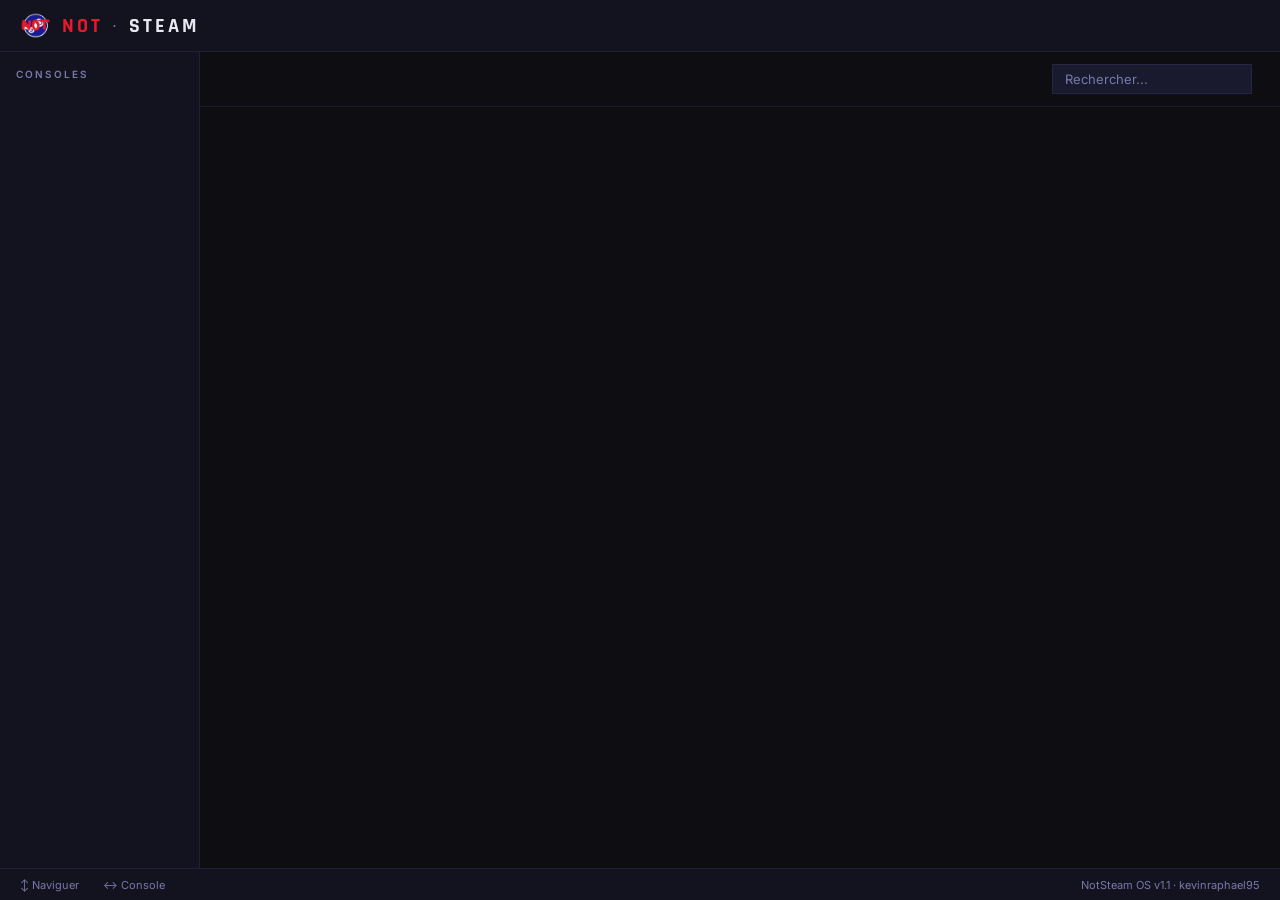
==== index.html @ 811e3ed5 "Update index.html" ====
<!DOCTYPE html>
<html lang="fr">
<head>
  <meta charset="UTF-8">
  <meta name="viewport" content="width=device-width, initial-scale=1.0">
  <title>NotSteam OS</title>
  <link rel="stylesheet" href="style.css">
</head>
<body>

  <div id="header">
    <div id="logo">
      <img src="notsteam.png" alt="NotSteam">
      <span class="not">NOT</span>
      <span class="dot">•</span>
      <span class="steam">STEAM</span>
    </div>
  </div>

  <div id="layout">

    <div id="sidebar">
      <div id="sidebar-label">Consoles</div>
      <div id="console-list"></div>
    </div>

    <div id="main">

      <div id="hero">
        <div id="hero-console"></div>
        <div id="hero-title"></div>
        <div id="hero-meta"></div>
        <button id="btn-launch">▶ Lancer</button>
      </div>

      <div id="games-area">
        <div id="games-toolbar">
          <div>
            <span id="games-console-label"></span>
            <span id="games-count"></span>
          </div>
          <input id="search" type="text" placeholder="Rechercher...">
        </div>
        <div id="games-list"></div>
      </div>

      <div id="display"></div>

    </div>
  </div>

  <div id="statusbar">
    <span>↕ Naviguer</span>
    <span>↔ Console</span>
    <span id="status-launch" style="display:none">↵ Lancer</span>
    <span style="margin-left:auto" id="status-version">NotSteam OS v1.1 · kevinraphael95</span>
  </div>

  <script type="module" src="./app.js"></script>

</body>
</html>
---- style.css ----
@import url('https://fonts.googleapis.com/css2?family=Rajdhani:wght@500;700&family=Inter:wght@300;400;600&display=swap');

:root {
  --blue: #1a1fd4;
  --blue-dark: #0f1399;
  --blue-mid: #1e2a6e;
  --red: #e8192c;
  --red-dark: #b01020;
  --bg: #0d0d12;
  --bg2: #13131f;
  --bg3: #1a1a2e;
  --sidebar-w: 200px;
  --text: #e8e8f0;
  --text-muted: #7878aa;
  --border: rgba(100,100,200,0.15);
}

* { box-sizing: border-box; margin: 0; padding: 0; }

body {
  background: var(--bg);
  color: var(--text);
  font-family: 'Inter', sans-serif;
  height: 100vh;
  overflow: hidden;
  display: flex;
  flex-direction: column;
}

/* HEADER */
#header {
  height: 52px;
  background: var(--bg2);
  border-bottom: 1px solid var(--border);
  display: flex;
  align-items: center;
  padding: 0 20px;
  gap: 16px;
  flex-shrink: 0;
}

#logo {
  display: flex;
  align-items: center;
  gap: 10px;
  font-family: 'Rajdhani', sans-serif;
  font-size: 20px;
  font-weight: 700;
  letter-spacing: 3px;
  text-transform: uppercase;
}

#logo img {
  width: 32px;
  height: 32px;
  object-fit: contain;
}

#logo .not { color: var(--red); }
#logo .dot { color: var(--text-muted); font-size: 10px; }
#logo .steam { color: var(--text); }

/* LAYOUT */
#layout {
  display: flex;
  flex: 1;
  overflow: hidden;
}

/* SIDEBAR */
#sidebar {
  width: var(--sidebar-w);
  background: var(--bg2);
  border-right: 1px solid var(--border);
  display: flex;
  flex-direction: column;
  overflow-y: auto;
  flex-shrink: 0;
}

#sidebar-label {
  font-size: 10px;
  font-weight: 600;
  letter-spacing: 2px;
  color: var(--text-muted);
  text-transform: uppercase;
  padding: 16px 16px 8px;
}

.console-item {
  display: flex;
  align-items: center;
  gap: 10px;
  padding: 10px 16px;
  cursor: pointer;
  border-left: 3px solid transparent;
  transition: background 0.15s, border-color 0.15s;
}

.console-item:hover { background: var(--bg3); }

.console-item.active {
  background: var(--bg3);
  border-left-color: var(--red);
}

.console-icon {
  width: 28px;
  height: 28px;
  border-radius: 50%;
  background: var(--blue-mid);
  display: flex;
  align-items: center;
  justify-content: center;
  font-size: 14px;
  flex-shrink: 0;
}

.console-item.active .console-icon {
  background: var(--red-dark);
}

.console-info { min-width: 0; }
.console-name {
  font-size: 13px;
  font-weight: 600;
  white-space: nowrap;
  overflow: hidden;
  text-overflow: ellipsis;
}
.console-count {
  font-size: 11px;
  color: var(--text-muted);
}

/* MAIN */
#main {
  flex: 1;
  display: flex;
  flex-direction: column;
  overflow: hidden;
}

/* GAME DETAIL / HERO */
#hero {
  background: linear-gradient(180deg, var(--blue-mid) 0%, var(--bg2) 100%);
  border-bottom: 1px solid var(--border);
  padding: 20px 28px;
  flex-shrink: 0;
  min-height: 120px;
  display: none;
}

#hero.visible { display: block; }

#hero-console {
  font-size: 11px;
  font-weight: 600;
  letter-spacing: 2px;
  color: var(--red);
  text-transform: uppercase;
  margin-bottom: 4px;
}

#hero-title {
  font-family: 'Rajdhani', sans-serif;
  font-size: 36px;
  font-weight: 700;
  line-height: 1;
  margin-bottom: 8px;
}

#hero-meta {
  font-size: 12px;
  color: var(--text-muted);
  margin-bottom: 14px;
}

#btn-launch {
  background: var(--red);
  color: white;
  border: none;
  padding: 8px 20px;
  font-family: 'Rajdhani', sans-serif;
  font-size: 14px;
  font-weight: 700;
  letter-spacing: 1px;
  text-transform: uppercase;
  cursor: pointer;
  transition: background 0.15s;
}

#btn-launch:hover { background: var(--red-dark); }

/* GAMES LIST */
#games-area {
  flex: 1;
  display: flex;
  flex-direction: column;
  overflow: hidden;
}

#games-toolbar {
  display: flex;
  align-items: center;
  justify-content: space-between;
  padding: 12px 28px;
  border-bottom: 1px solid var(--border);
  flex-shrink: 0;
}

#games-console-label {
  font-family: 'Rajdhani', sans-serif;
  font-size: 16px;
  font-weight: 700;
  letter-spacing: 2px;
  text-transform: uppercase;
}

#games-count {
  font-size: 12px;
  color: var(--text-muted);
}

#search {
  background: var(--bg3);
  border: 1px solid var(--border);
  color: var(--text);
  padding: 6px 12px;
  font-size: 13px;
  font-family: 'Inter', sans-serif;
  width: 200px;
  outline: none;
  transition: border-color 0.15s;
}

#search:focus { border-color: var(--blue); }
#search::placeholder { color: var(--text-muted); }

#games-list {
  flex: 1;
  overflow-y: auto;
}

.game-row {
  display: flex;
  align-items: center;
  padding: 10px 28px;
  border-bottom: 1px solid var(--border);
  cursor: pointer;
  transition: background 0.1s;
  gap: 14px;
}

.game-row:hover { background: var(--bg3); }
.game-row.selected { background: rgba(26,31,212,0.2); border-left: 3px solid var(--blue); }

.game-row-icon {
  width: 32px;
  height: 32px;
  background: var(--red-dark);
  border-radius: 4px;
  display: flex;
  align-items: center;
  justify-content: center;
  flex-shrink: 0;
  font-size: 14px;
}

.game-row-info { flex: 1; min-width: 0; }
.game-row-title {
  font-size: 14px;
  font-weight: 600;
  white-space: nowrap;
  overflow: hidden;
  text-overflow: ellipsis;
}
.game-row-sub {
  font-size: 11px;
  color: var(--text-muted);
}

.game-row-size {
  font-size: 11px;
  color: var(--text-muted);
  flex-shrink: 0;
}

/* EMULATOR */
#display {
  display: none;
  width: 100%;
  height: 100%;
}

/* STATUSBAR */
#statusbar {
  height: 32px;
  background: var(--bg2);
  border-top: 1px solid var(--border);
  display: flex;
  align-items: center;
  padding: 0 20px;
  gap: 24px;
  flex-shrink: 0;
  font-size: 11px;
  color: var(--text-muted);
}

#statusbar span { display: flex; align-items: center; gap: 6px; }

/* LOADING */
#loading {
  display: flex;
  align-items: center;
  justify-content: center;
  height: 100px;
  color: var(--text-muted);
  font-size: 13px;
  gap: 8px;
}

.spinner {
  width: 16px; height: 16px;
  border: 2px solid var(--border);
  border-top-color: var(--blue);
  border-radius: 50%;
  animation: spin 0.8s linear infinite;
}

@keyframes spin { to { transform: rotate(360deg); } }

/* SCROLLBAR */
::-webkit-scrollbar { width: 6px; }
::-webkit-scrollbar-track { background: var(--bg); }
::-webkit-scrollbar-thumb { background: var(--blue-mid); border-radius: 3px; }
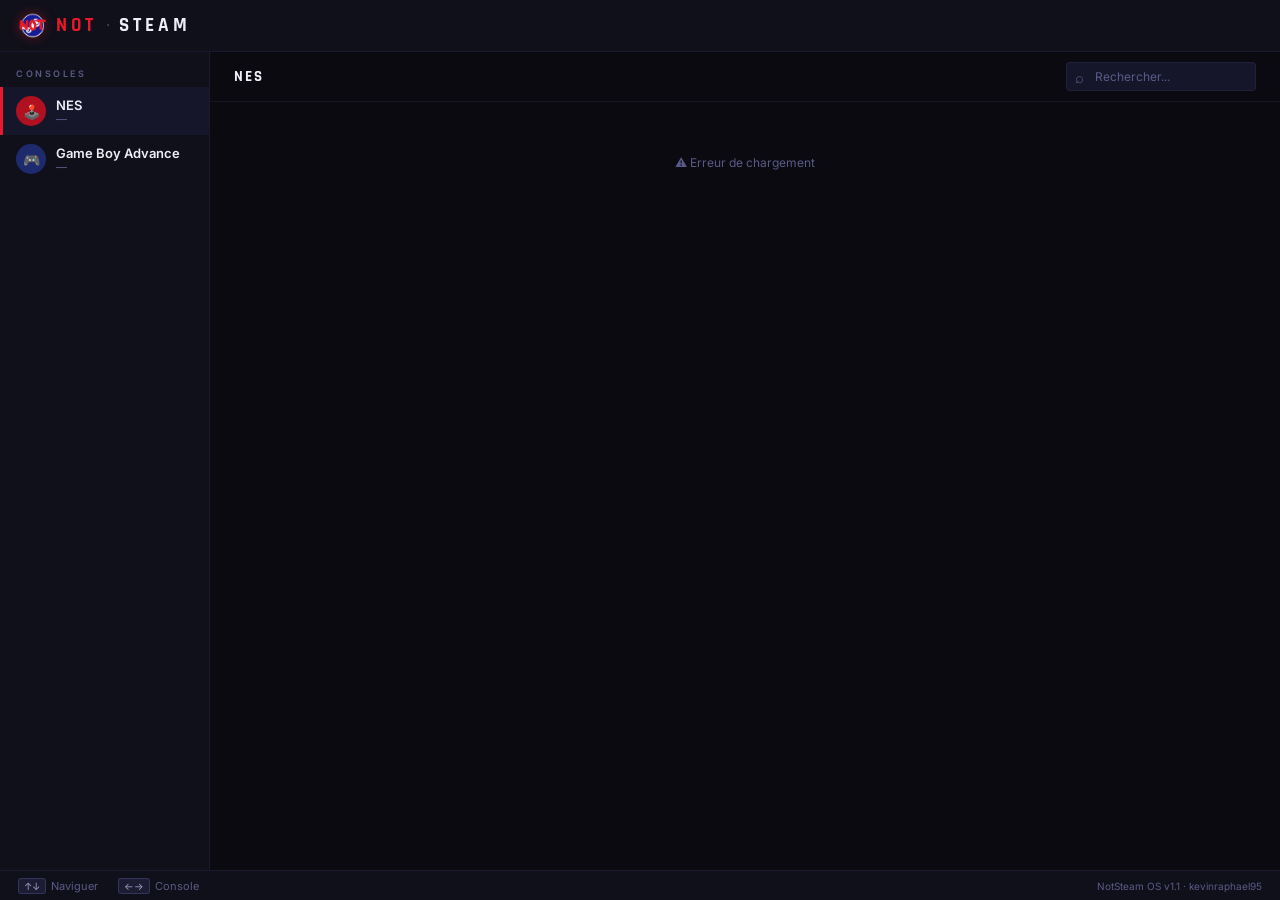
==== commit 33c947e8: "Add files via upload" ====
--- a/index.html
+++ b/index.html
@@ -12,7 +12,7 @@
     <div id="logo">
       <img src="notsteam.png" alt="NotSteam">
       <span class="not">NOT</span>
-      <span class="dot">•</span>
+      <span class="sep">•</span>
       <span class="steam">STEAM</span>
     </div>
   </div>
@@ -35,11 +35,13 @@
 
       <div id="games-area">
         <div id="games-toolbar">
-          <div>
+          <div id="toolbar-left">
             <span id="games-console-label"></span>
             <span id="games-count"></span>
           </div>
-          <input id="search" type="text" placeholder="Rechercher...">
+          <div id="search-wrap">
+            <input id="search" type="text" placeholder="Rechercher...">
+          </div>
         </div>
         <div id="games-list"></div>
       </div>
@@ -50,10 +52,10 @@
   </div>
 
   <div id="statusbar">
-    <span>↕ Naviguer</span>
-    <span>↔ Console</span>
-    <span id="status-launch" style="display:none">↵ Lancer</span>
-    <span style="margin-left:auto" id="status-version">NotSteam OS v1.1 · kevinraphael95</span>
+    <span class="status-item"><kbd>↑↓</kbd> Naviguer</span>
+    <span class="status-item"><kbd>←→</kbd> Console</span>
+    <span class="status-item" id="status-launch" style="display:none"><kbd>↵</kbd> Lancer</span>
+    <span id="status-version">NotSteam OS v1.1 · kevinraphael95</span>
   </div>
 
   <script type="module" src="./app.js"></script>
--- a/style.css
+++ b/style.css
@@ -1,73 +1,93 @@
-@import url('https://fonts.googleapis.com/css2?family=Rajdhani:wght@500;700&family=Inter:wght@300;400;600&display=swap');
-
+@import url('https://fonts.googleapis.com/css2?family=Rajdhani:wght@500;600;700&family=Inter:wght@300;400;500;600&display=swap');
+
+/* ===== TOKENS ===== */
 :root {
-  --blue: #1a1fd4;
-  --blue-dark: #0f1399;
-  --blue-mid: #1e2a6e;
-  --red: #e8192c;
-  --red-dark: #b01020;
-  --bg: #0d0d12;
-  --bg2: #13131f;
-  --bg3: #1a1a2e;
-  --sidebar-w: 200px;
-  --text: #e8e8f0;
-  --text-muted: #7878aa;
-  --border: rgba(100,100,200,0.15);
-}
-
-* { box-sizing: border-box; margin: 0; padding: 0; }
-
+  --blue:       #1a1fd4;
+  --blue-dark:  #0f1399;
+  --blue-mid:   #1e2a6e;
+  --blue-dim:   rgba(26,31,212,0.12);
+  --red:        #e8192c;
+  --red-dark:   #b01020;
+  --red-dim:    rgba(232,25,44,0.12);
+  --bg:         #0a0a10;
+  --bg2:        #10101a;
+  --bg3:        #16162a;
+  --bg4:        #1c1c32;
+  --text:       #eeeef8;
+  --text-sub:   #a0a0c8;
+  --text-muted: #5a5a88;
+  --border:     rgba(120,120,220,0.1);
+  --border-hi:  rgba(120,120,220,0.25);
+  --sidebar-w:  210px;
+  --header-h:   52px;
+  --status-h:   30px;
+  --radius:     4px;
+  --transition: 0.15s ease;
+}
+
+/* ===== RESET ===== */
+*, *::before, *::after { box-sizing: border-box; margin: 0; padding: 0; }
+button { font-family: inherit; cursor: pointer; border: none; }
+input  { font-family: inherit; border: none; outline: none; }
+
+/* ===== BODY ===== */
 body {
   background: var(--bg);
   color: var(--text);
   font-family: 'Inter', sans-serif;
+  font-size: 13px;
   height: 100vh;
   overflow: hidden;
   display: flex;
   flex-direction: column;
-}
-
-/* HEADER */
+  -webkit-font-smoothing: antialiased;
+}
+
+/* ===== HEADER ===== */
 #header {
-  height: 52px;
+  height: var(--header-h);
   background: var(--bg2);
   border-bottom: 1px solid var(--border);
   display: flex;
   align-items: center;
-  padding: 0 20px;
-  gap: 16px;
-  flex-shrink: 0;
+  padding: 0 18px;
+  flex-shrink: 0;
+  gap: 12px;
+  position: relative;
+  z-index: 10;
 }
 
 #logo {
   display: flex;
   align-items: center;
-  gap: 10px;
+  gap: 8px;
   font-family: 'Rajdhani', sans-serif;
-  font-size: 20px;
+  font-size: 19px;
   font-weight: 700;
-  letter-spacing: 3px;
-  text-transform: uppercase;
+  letter-spacing: 4px;
+  text-transform: uppercase;
+  user-select: none;
 }
 
 #logo img {
-  width: 32px;
-  height: 32px;
+  width: 30px;
+  height: 30px;
   object-fit: contain;
-}
-
-#logo .not { color: var(--red); }
-#logo .dot { color: var(--text-muted); font-size: 10px; }
+  filter: drop-shadow(0 0 6px rgba(232,25,44,0.4));
+}
+
+#logo .not   { color: var(--red); }
+#logo .sep   { color: var(--text-muted); font-size: 8px; letter-spacing: 0; margin: 0 2px; }
 #logo .steam { color: var(--text); }
 
-/* LAYOUT */
+/* ===== LAYOUT ===== */
 #layout {
   display: flex;
   flex: 1;
   overflow: hidden;
 }
 
-/* SIDEBAR */
+/* ===== SIDEBAR ===== */
 #sidebar {
   width: var(--sidebar-w);
   background: var(--bg2);
@@ -79,9 +99,9 @@
 }
 
 #sidebar-label {
-  font-size: 10px;
+  font-size: 9px;
   font-weight: 600;
-  letter-spacing: 2px;
+  letter-spacing: 2.5px;
   color: var(--text-muted);
   text-transform: uppercase;
   padding: 16px 16px 8px;
@@ -91,22 +111,18 @@
   display: flex;
   align-items: center;
   gap: 10px;
-  padding: 10px 16px;
+  padding: 9px 14px 9px 13px;
   cursor: pointer;
   border-left: 3px solid transparent;
-  transition: background 0.15s, border-color 0.15s;
-}
-
-.console-item:hover { background: var(--bg3); }
-
-.console-item.active {
-  background: var(--bg3);
-  border-left-color: var(--red);
-}
+  transition: background var(--transition), border-color var(--transition);
+  user-select: none;
+}
+
+.console-item:hover  { background: var(--bg3); }
+.console-item.active { background: var(--bg3); border-left-color: var(--red); }
 
 .console-icon {
-  width: 28px;
-  height: 28px;
+  width: 30px; height: 30px;
   border-radius: 50%;
   background: var(--blue-mid);
   display: flex;
@@ -114,85 +130,111 @@
   justify-content: center;
   font-size: 14px;
   flex-shrink: 0;
-}
-
-.console-item.active .console-icon {
-  background: var(--red-dark);
-}
-
-.console-info { min-width: 0; }
+  transition: background var(--transition);
+}
+
+.console-item.active .console-icon { background: var(--red-dark); }
+
 .console-name {
   font-size: 13px;
   font-weight: 600;
   white-space: nowrap;
   overflow: hidden;
   text-overflow: ellipsis;
-}
+  line-height: 1.3;
+}
+
 .console-count {
   font-size: 11px;
   color: var(--text-muted);
-}
-
-/* MAIN */
+  line-height: 1;
+}
+
+/* ===== MAIN ===== */
 #main {
   flex: 1;
   display: flex;
   flex-direction: column;
   overflow: hidden;
-}
-
-/* GAME DETAIL / HERO */
+  position: relative;
+}
+
+/* ===== HERO ===== */
 #hero {
-  background: linear-gradient(180deg, var(--blue-mid) 0%, var(--bg2) 100%);
+  background: linear-gradient(160deg, var(--blue-mid) 0%, var(--bg2) 70%);
   border-bottom: 1px solid var(--border);
-  padding: 20px 28px;
-  flex-shrink: 0;
-  min-height: 120px;
+  padding: 22px 28px 18px;
+  flex-shrink: 0;
   display: none;
+  position: relative;
+  overflow: hidden;
+}
+
+#hero::before {
+  content: '';
+  position: absolute;
+  inset: 0;
+  background: radial-gradient(ellipse at 80% 50%, rgba(232,25,44,0.07) 0%, transparent 60%);
+  pointer-events: none;
 }
 
 #hero.visible { display: block; }
 
 #hero-console {
-  font-size: 11px;
+  font-size: 10px;
   font-weight: 600;
-  letter-spacing: 2px;
+  letter-spacing: 2.5px;
   color: var(--red);
   text-transform: uppercase;
-  margin-bottom: 4px;
+  margin-bottom: 5px;
 }
 
 #hero-title {
   font-family: 'Rajdhani', sans-serif;
-  font-size: 36px;
+  font-size: 34px;
   font-weight: 700;
   line-height: 1;
   margin-bottom: 8px;
+  letter-spacing: 0.5px;
 }
 
 #hero-meta {
-  font-size: 12px;
-  color: var(--text-muted);
-  margin-bottom: 14px;
+  font-size: 11px;
+  color: var(--text-sub);
+  margin-bottom: 16px;
+  display: flex;
+  gap: 12px;
+}
+
+#hero-meta span {
+  display: flex;
+  align-items: center;
+  gap: 4px;
 }
 
 #btn-launch {
   background: var(--red);
-  color: white;
-  border: none;
-  padding: 8px 20px;
+  color: #fff;
+  padding: 8px 22px;
   font-family: 'Rajdhani', sans-serif;
   font-size: 14px;
   font-weight: 700;
-  letter-spacing: 1px;
-  text-transform: uppercase;
-  cursor: pointer;
-  transition: background 0.15s;
-}
-
-#btn-launch:hover { background: var(--red-dark); }
-
-/* GAMES LIST */
+  letter-spacing: 1.5px;
+  text-transform: uppercase;
+  border-radius: var(--radius);
+  transition: background var(--transition), transform var(--transition), box-shadow var(--transition);
+  box-shadow: 0 2px 12px rgba(232,25,44,0.3);
+}
+
+#btn-launch:hover {
+  background: var(--red-dark);
+  transform: translateY(-1px);
+  box-shadow: 0 4px 18px rgba(232,25,44,0.4);
+}
+
+#btn-launch:active { transform: translateY(0); }
+
+/* ===== GAMES AREA ===== */
 #games-area {
   flex: 1;
   display: flex;
@@ -204,39 +246,68 @@
   display: flex;
   align-items: center;
   justify-content: space-between;
-  padding: 12px 28px;
+  padding: 10px 24px;
   border-bottom: 1px solid var(--border);
   flex-shrink: 0;
+  gap: 12px;
+}
+
+#toolbar-left {
+  display: flex;
+  align-items: baseline;
+  gap: 8px;
+  min-width: 0;
 }
 
 #games-console-label {
   font-family: 'Rajdhani', sans-serif;
-  font-size: 16px;
+  font-size: 15px;
   font-weight: 700;
   letter-spacing: 2px;
   text-transform: uppercase;
+  color: var(--text);
 }
 
 #games-count {
-  font-size: 12px;
-  color: var(--text-muted);
+  font-size: 11px;
+  color: var(--text-muted);
+}
+
+#search-wrap {
+  position: relative;
+  flex-shrink: 0;
+}
+
+#search-wrap::before {
+  content: '⌕';
+  position: absolute;
+  left: 9px;
+  top: 50%;
+  transform: translateY(-50%);
+  color: var(--text-muted);
+  font-size: 15px;
+  pointer-events: none;
 }
 
 #search {
   background: var(--bg3);
   border: 1px solid var(--border);
   color: var(--text);
-  padding: 6px 12px;
-  font-size: 13px;
-  font-family: 'Inter', sans-serif;
-  width: 200px;
-  outline: none;
-  transition: border-color 0.15s;
-}
-
-#search:focus { border-color: var(--blue); }
+  padding: 6px 10px 6px 28px;
+  font-size: 12px;
+  width: 190px;
+  border-radius: var(--radius);
+  transition: border-color var(--transition), background var(--transition);
+}
+
+#search:focus {
+  border-color: var(--blue);
+  background: var(--bg4);
+}
+
 #search::placeholder { color: var(--text-muted); }
 
+/* ===== GAMES LIST ===== */
 #games-list {
   flex: 1;
   overflow-y: auto;
@@ -245,92 +316,160 @@
 .game-row {
   display: flex;
   align-items: center;
-  padding: 10px 28px;
+  padding: 9px 24px;
   border-bottom: 1px solid var(--border);
   cursor: pointer;
-  transition: background 0.1s;
-  gap: 14px;
-}
-
-.game-row:hover { background: var(--bg3); }
-.game-row.selected { background: rgba(26,31,212,0.2); border-left: 3px solid var(--blue); }
+  transition: background var(--transition);
+  gap: 12px;
+  border-left: 3px solid transparent;
+}
+
+.game-row:hover   { background: var(--bg3); }
+.game-row.selected {
+  background: var(--blue-dim);
+  border-left-color: var(--blue);
+}
 
 .game-row-icon {
-  width: 32px;
-  height: 32px;
-  background: var(--red-dark);
-  border-radius: 4px;
+  width: 30px; height: 30px;
+  background: var(--bg4);
+  border: 1px solid var(--border);
+  border-radius: var(--radius);
   display: flex;
   align-items: center;
   justify-content: center;
   flex-shrink: 0;
-  font-size: 14px;
+  font-size: 13px;
+  color: var(--red);
+  transition: background var(--transition), border-color var(--transition);
+}
+
+.game-row:hover .game-row-icon,
+.game-row.selected .game-row-icon {
+  background: var(--red-dim);
+  border-color: var(--red-dark);
 }
 
 .game-row-info { flex: 1; min-width: 0; }
+
 .game-row-title {
-  font-size: 14px;
-  font-weight: 600;
+  font-size: 13px;
+  font-weight: 500;
   white-space: nowrap;
   overflow: hidden;
   text-overflow: ellipsis;
-}
+  color: var(--text);
+  line-height: 1.4;
+}
+
 .game-row-sub {
-  font-size: 11px;
-  color: var(--text-muted);
+  font-size: 10px;
+  color: var(--text-muted);
+  line-height: 1.3;
 }
 
 .game-row-size {
   font-size: 11px;
   color: var(--text-muted);
   flex-shrink: 0;
-}
-
-/* EMULATOR */
+  font-variant-numeric: tabular-nums;
+}
+
+/* ===== EMULATOR ===== */
 #display {
   display: none;
-  width: 100%;
-  height: 100%;
-}
-
-/* STATUSBAR */
+  position: fixed;
+  inset: 0;
+  background: #000;
+  z-index: 500;
+}
+
+#btn-quit {
+  position: fixed;
+  top: 12px;
+  right: 16px;
+  z-index: 600;
+  background: rgba(10,10,16,0.85);
+  color: var(--text);
+  border: 1px solid var(--border-hi);
+  padding: 6px 14px;
+  font-family: 'Rajdhani', sans-serif;
+  font-size: 13px;
+  font-weight: 700;
+  letter-spacing: 1px;
+  text-transform: uppercase;
+  border-radius: var(--radius);
+  backdrop-filter: blur(8px);
+  transition: background var(--transition), color var(--transition);
+}
+
+#btn-quit:hover {
+  background: var(--red);
+  border-color: var(--red);
+  color: #fff;
+}
+
+/* ===== STATUS BAR ===== */
 #statusbar {
-  height: 32px;
+  height: var(--status-h);
   background: var(--bg2);
   border-top: 1px solid var(--border);
   display: flex;
   align-items: center;
-  padding: 0 20px;
-  gap: 24px;
+  padding: 0 18px;
+  gap: 20px;
   flex-shrink: 0;
   font-size: 11px;
   color: var(--text-muted);
-}
-
-#statusbar span { display: flex; align-items: center; gap: 6px; }
-
-/* LOADING */
-#loading {
-  display: flex;
+  user-select: none;
+}
+
+.status-item {
+  display: flex;
+  align-items: center;
+  gap: 5px;
+}
+
+.status-item kbd {
+  background: var(--bg4);
+  border: 1px solid var(--border-hi);
+  border-radius: 3px;
+  padding: 1px 5px;
+  font-size: 10px;
+  font-family: inherit;
+  color: var(--text-sub);
+}
+
+#status-version {
+  margin-left: auto;
+  color: var(--text-muted);
+  font-size: 10px;
+}
+
+/* ===== EMPTY / LOADING ===== */
+.state-message {
+  display: flex;
+  flex-direction: column;
   align-items: center;
   justify-content: center;
-  height: 100px;
-  color: var(--text-muted);
-  font-size: 13px;
-  gap: 8px;
+  height: 120px;
+  gap: 10px;
+  color: var(--text-muted);
+  font-size: 12px;
 }
 
 .spinner {
-  width: 16px; height: 16px;
+  width: 18px; height: 18px;
   border: 2px solid var(--border);
   border-top-color: var(--blue);
   border-radius: 50%;
-  animation: spin 0.8s linear infinite;
+  animation: spin 0.7s linear infinite;
 }
 
 @keyframes spin { to { transform: rotate(360deg); } }
 
-/* SCROLLBAR */
-::-webkit-scrollbar { width: 6px; }
-::-webkit-scrollbar-track { background: var(--bg); }
-::-webkit-scrollbar-thumb { background: var(--blue-mid); border-radius: 3px; }
+/* ===== SCROLLBAR ===== */
+::-webkit-scrollbar       { width: 5px; }
+::-webkit-scrollbar-track { background: transparent; }
+::-webkit-scrollbar-thumb { background: var(--bg4); border-radius: 3px; }
+::-webkit-scrollbar-thumb:hover { background: var(--blue-mid); }
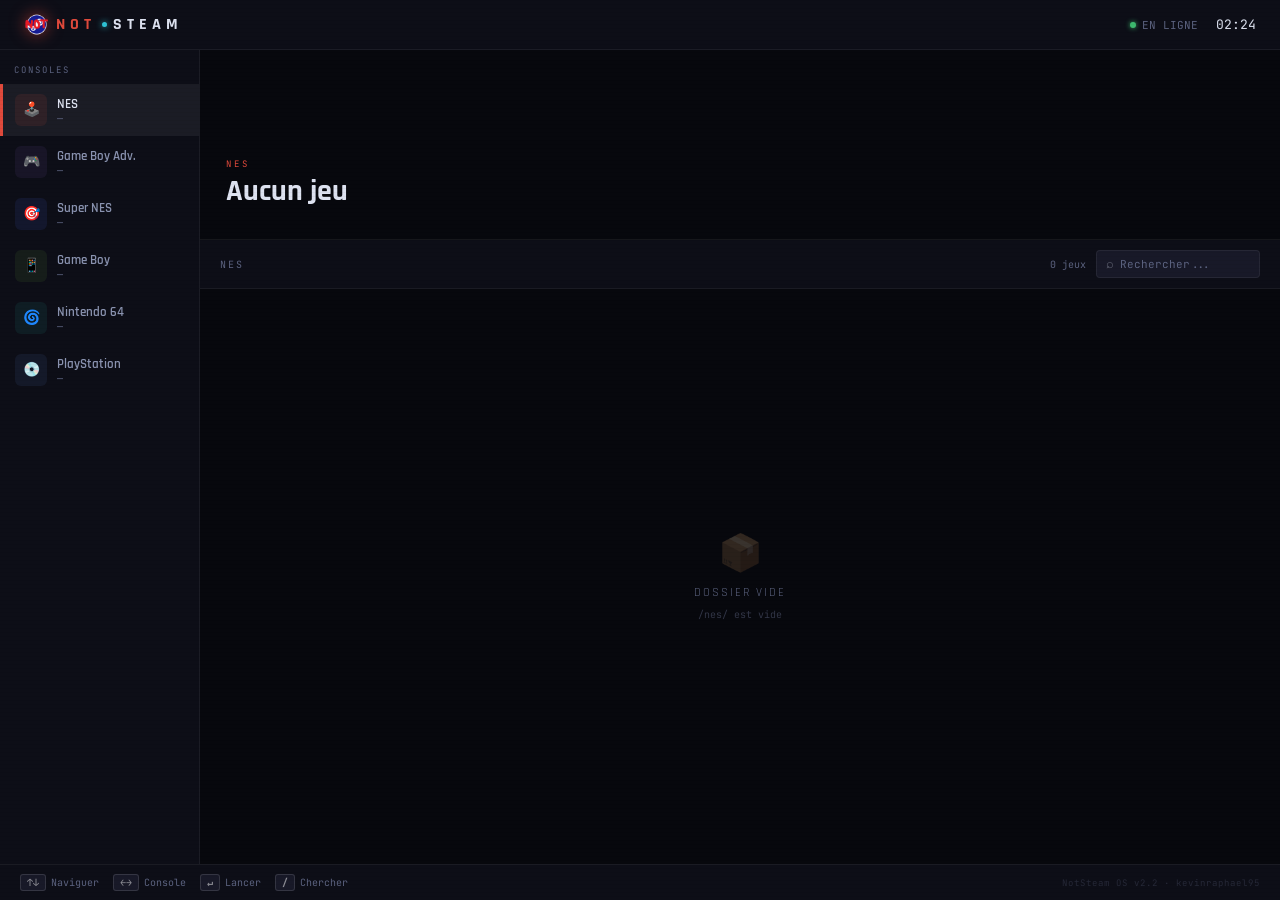
==== commit 50f54510: "Update index.html" ====
--- a/index.html
+++ b/index.html
@@ -1,64 +1,648 @@
 <!DOCTYPE html>
 <html lang="fr">
 <head>
-  <meta charset="UTF-8">
-  <meta name="viewport" content="width=device-width, initial-scale=1.0">
-  <title>NotSteam OS</title>
-  <link rel="stylesheet" href="style.css">
+<meta charset="UTF-8">
+<meta name="viewport" content="width=device-width, initial-scale=1.0">
+<title>NotSteam OS</title>
+<link rel="preconnect" href="https://fonts.googleapis.com">
+<link href="https://fonts.googleapis.com/css2?family=Rajdhani:wght@400;600;700&family=JetBrains+Mono:wght@400;600&display=swap" rel="stylesheet">
+<style>
+*,*::before,*::after{box-sizing:border-box;margin:0;padding:0}
+button,input{font-family:inherit;border:none;cursor:pointer;outline:none}
+
+:root {
+  --bg:      #07080d;
+  --s1:      #0d0e17;
+  --s2:      #12131f;
+  --s3:      #181928;
+  --border:  rgba(255,255,255,0.06);
+  --border2: rgba(255,255,255,0.12);
+  --text:    #dde2f0;
+  --muted:   #5c6380;
+  --accent:  #e0463a;
+  --blue:    #4f8ef7;
+  --cyan:    #2ec4d6;
+  --green:   #3dba6f;
+  --mono:    'JetBrains Mono', monospace;
+  --sans:    'Rajdhani', sans-serif;
+  --r:       4px;
+  --ease:    cubic-bezier(0.25,0.46,0.45,0.94);
+}
+
+html,body{height:100%;overflow:hidden}
+body {
+  background: var(--bg);
+  color: var(--text);
+  font-family: var(--sans);
+  display: flex;
+  flex-direction: column;
+  height: 100vh;
+  user-select: none;
+}
+
+/* scanlines subtiles */
+body::before {
+  content:'';position:fixed;inset:0;pointer-events:none;z-index:9999;
+  background: repeating-linear-gradient(0deg,transparent,transparent 3px,rgba(0,0,0,0.03) 3px,rgba(0,0,0,0.03) 4px);
+}
+
+/* ── TOPBAR ── */
+.topbar {
+  height: 50px;
+  background: var(--s1);
+  border-bottom: 1px solid var(--border);
+  display: flex;
+  align-items: center;
+  justify-content: space-between;
+  padding: 0 24px;
+  flex-shrink: 0;
+  z-index: 10;
+}
+
+.logo {
+  display: flex;
+  align-items: center;
+  gap: 6px;
+  font-size: 16px;
+  font-weight: 700;
+  letter-spacing: 5px;
+  text-transform: uppercase;
+}
+.logo img { width: 26px; height: 26px; object-fit: contain; filter: drop-shadow(0 0 8px rgba(224,70,58,0.6)); }
+.logo-not   { color: var(--accent); }
+.logo-dot   { width:5px;height:5px;border-radius:50%;background:var(--cyan);box-shadow:0 0 6px var(--cyan);animation:blink 2.5s ease-in-out infinite; }
+.logo-steam { color: var(--text); }
+@keyframes blink { 0%,100%{opacity:1} 50%{opacity:.25} }
+
+.topbar-right {
+  display: flex;
+  align-items: center;
+  gap: 18px;
+  font-family: var(--mono);
+  font-size: 11px;
+  color: var(--muted);
+}
+.status-dot { width:6px;height:6px;border-radius:50%;background:var(--green);box-shadow:0 0 5px var(--green);animation:blink 2.5s ease-in-out infinite; }
+#clock { color: var(--text); font-size: 13px; }
+
+/* ── LAYOUT ── */
+.layout {
+  display: flex;
+  flex: 1;
+  overflow: hidden;
+}
+
+/* ── SIDEBAR ── */
+.sidebar {
+  width: 200px;
+  background: var(--s1);
+  border-right: 1px solid var(--border);
+  display: flex;
+  flex-direction: column;
+  flex-shrink: 0;
+  overflow-y: auto;
+  scrollbar-width: none;
+}
+.sidebar-label {
+  padding: 14px 14px 8px;
+  font-family: var(--mono);
+  font-size: 9px;
+  letter-spacing: 2px;
+  text-transform: uppercase;
+  color: var(--muted);
+}
+.console-item {
+  display: flex;
+  align-items: center;
+  gap: 10px;
+  padding: 10px 12px;
+  cursor: pointer;
+  border-left: 3px solid transparent;
+  transition: background 120ms var(--ease), border-color 120ms;
+}
+.console-item:hover { background: rgba(255,255,255,0.04); }
+.console-item.active { background: rgba(255,255,255,0.06); border-left-color: var(--c-color,var(--accent)); }
+
+.console-icon {
+  width: 32px; height: 32px;
+  border-radius: 6px;
+  display: flex; align-items: center; justify-content: center;
+  font-size: 14px;
+  flex-shrink: 0;
+}
+.console-name { font-size: 13px; font-weight: 600; color: #8a93b0; }
+.console-item.active .console-name { color: var(--text); }
+.console-count { font-family: var(--mono); font-size: 10px; color: var(--muted); }
+
+/* ── CONTENT ── */
+.content {
+  flex: 1;
+  display: flex;
+  flex-direction: column;
+  overflow: hidden;
+}
+
+/* ── HERO ── */
+.hero {
+  height: 190px;
+  flex-shrink: 0;
+  position: relative;
+  overflow: hidden;
+  border-bottom: 1px solid var(--border);
+}
+.hero-bg { position: absolute; inset: 0; transition: background 300ms var(--ease); }
+.hero-gradient {
+  position: absolute; inset: 0;
+  background: linear-gradient(90deg, rgba(7,8,13,1) 30%, rgba(7,8,13,.6) 70%, rgba(7,8,13,.1) 100%);
+}
+.hero-content {
+  position: absolute; inset: 0;
+  display: flex; align-items: flex-end;
+  padding: 22px 26px;
+}
+.hero-tag {
+  font-family: var(--mono);
+  font-size: 9px; letter-spacing: 3px; text-transform: uppercase;
+  color: var(--accent);
+  margin-bottom: 6px;
+}
+.hero-title {
+  font-size: 30px; font-weight: 700; line-height: 1.05;
+  margin-bottom: 10px;
+  white-space: nowrap; overflow: hidden; text-overflow: ellipsis; max-width: 480px;
+}
+.hero-meta {
+  display: flex; gap: 12px;
+  font-family: var(--mono); font-size: 10px; color: var(--muted);
+  margin-bottom: 12px;
+}
+.hero-launch {
+  display: none;
+  align-items: center; gap: 8px;
+  background: var(--accent);
+  color: #fff;
+  padding: 8px 20px;
+  border-radius: var(--r);
+  font-family: var(--sans); font-size: 13px; font-weight: 700; letter-spacing: 2px;
+  text-transform: uppercase;
+  box-shadow: 0 2px 16px rgba(224,70,58,.4);
+  cursor: pointer;
+  transition: background 120ms, transform 120ms, box-shadow 120ms;
+  width: fit-content;
+}
+.hero-launch:hover { background: #c73028; transform: translateY(-1px); box-shadow: 0 4px 22px rgba(224,70,58,.5); }
+.hero-launch:active { transform: translateY(0); }
+.hero-launch.visible { display: flex; }
+
+.loading-bar {
+  position: absolute; bottom: 0; left: 0; height: 2px;
+  background: linear-gradient(90deg, var(--accent), var(--cyan));
+  box-shadow: 0 0 8px var(--accent);
+  border-radius: 0 1px 1px 0;
+}
+
+/* ── LIST HEADER ── */
+.list-header {
+  display: flex; align-items: center; justify-content: space-between;
+  padding: 10px 20px;
+  border-bottom: 1px solid var(--border);
+  flex-shrink: 0;
+  background: var(--s1);
+}
+.list-title { font-family: var(--mono); font-size: 10px; letter-spacing: 2px; text-transform: uppercase; color: var(--muted); }
+.list-right { display: flex; align-items: center; gap: 10px; }
+.list-stats { font-family: var(--mono); font-size: 10px; color: var(--muted); }
+
+.search-wrap {
+  display: flex; align-items: center; gap: 6px;
+  background: var(--s3); border: 1px solid var(--border);
+  border-radius: var(--r); padding: 5px 9px;
+  transition: border-color 120ms;
+}
+.search-wrap:focus-within { border-color: rgba(79,142,247,.4); }
+.search-wrap input { background: none; color: var(--text); font-family: var(--mono); font-size: 11px; width: 130px; }
+.search-wrap input::placeholder { color: var(--muted); }
+
+/* ── GAME LIST ── */
+.game-list {
+  flex: 1; overflow-y: auto;
+  scrollbar-width: thin;
+  scrollbar-color: rgba(255,255,255,.07) transparent;
+}
+.game-row {
+  display: flex; align-items: center; gap: 12px;
+  padding: 9px 20px;
+  border-bottom: 1px solid var(--border);
+  border-left: 3px solid transparent;
+  cursor: pointer;
+  transition: background 100ms;
+}
+.game-row:hover { background: rgba(255,255,255,0.035); }
+.game-row.focused { background: rgba(255,255,255,.055); border-left-color: var(--c-color, var(--accent)); }
+
+.game-thumb {
+  width: 42px; height: 32px; border-radius: var(--r);
+  display: flex; align-items: center; justify-content: center;
+  font-size: 15px; flex-shrink: 0;
+  border: 1px solid rgba(255,255,255,.06);
+}
+.game-info { flex: 1; min-width: 0; }
+.game-name { font-size: 13px; font-weight: 600; color: #b0bad4; white-space: nowrap; overflow: hidden; text-overflow: ellipsis; }
+.game-row.focused .game-name { color: var(--text); }
+.game-sub { font-family: var(--mono); font-size: 10px; color: var(--muted); margin-top: 1px; }
+.game-size { font-family: var(--mono); font-size: 10px; color: var(--muted); flex-shrink: 0; }
+
+.empty-state { display: flex; flex-direction: column; align-items: center; justify-content: center; height: 100%; gap: 8px; color: var(--muted); }
+.empty-icon { font-size: 36px; opacity: .2; }
+.empty-title { font-size: 12px; letter-spacing: 2px; text-transform: uppercase; }
+.empty-sub { font-family: var(--mono); font-size: 10px; opacity: .5; }
+
+/* ── BOTTOMBAR ── */
+.bottombar {
+  height: 36px;
+  background: var(--s1); border-top: 1px solid var(--border);
+  display: flex; align-items: center; justify-content: space-between;
+  padding: 0 20px; flex-shrink: 0;
+  font-family: var(--mono); font-size: 10px; color: var(--muted);
+}
+.hints { display: flex; gap: 14px; align-items: center; }
+.hint { display: flex; align-items: center; gap: 5px; }
+.hkey {
+  background: var(--s3); border: 1px solid var(--border2);
+  border-radius: 3px; padding: 1px 6px; font-size: 10px;
+  color: rgba(255,255,255,.5); font-weight: 700; min-width: 20px; text-align: center;
+}
+.version { font-size: 9px; opacity: .3; letter-spacing: 1px; }
+
+/* ── EMULATOR OVERLAY ── */
+#emulator-overlay {
+  position: fixed; inset: 0;
+  background: #000;
+  z-index: 1000;
+  display: flex; flex-direction: column;
+  animation: fadeIn .15s ease;
+}
+@keyframes fadeIn { from{opacity:0} to{opacity:1} }
+#emulator-overlay.hidden { display: none !important; }
+
+.emu-bar {
+  height: 44px;
+  background: rgba(8,9,15,.98); border-bottom: 1px solid var(--border);
+  display: flex; align-items: center; justify-content: space-between;
+  padding: 0 16px; flex-shrink: 0; z-index: 10;
+}
+.emu-left { display: flex; align-items: center; gap: 10px; }
+.emu-badge {
+  font-family: var(--mono); font-size: 9px; letter-spacing: 2px; font-weight: 600;
+  padding: 3px 8px; border-radius: 3px;
+}
+.emu-title-text { font-size: 13px; font-weight: 600; }
+.btn-quit {
+  display: flex; align-items: center; gap: 6px;
+  background: rgba(224,70,58,.12); color: var(--accent);
+  border: 1px solid rgba(224,70,58,.25); border-radius: var(--r);
+  padding: 6px 14px;
+  font-family: var(--sans); font-weight: 700; font-size: 12px; letter-spacing: 1.5px; text-transform: uppercase;
+  transition: background 120ms, border-color 120ms;
+}
+.btn-quit:hover { background: rgba(224,70,58,.25); border-color: rgba(224,70,58,.5); }
+
+/* Le display prend TOUT l'espace restant avec height fixe */
+#display {
+  flex: 1;
+  width: 100%;
+  min-height: 0;
+  overflow: hidden;
+  position: relative;
+}
+/* Force EmulatorJS à remplir le conteneur */
+#display > * { width: 100% !important; height: 100% !important; }
+</style>
 </head>
 <body>
 
-  <div id="header">
-    <div id="logo">
-      <img src="notsteam.png" alt="NotSteam">
-      <span class="not">NOT</span>
-      <span class="sep">•</span>
-      <span class="steam">STEAM</span>
+<!-- TOPBAR -->
+<header class="topbar">
+  <div class="logo">
+    <img src="notsteam.png" alt="">
+    <span class="logo-not">NOT</span>
+    <div class="logo-dot"></div>
+    <span class="logo-steam">STEAM</span>
+  </div>
+  <div class="topbar-right">
+    <div style="display:flex;align-items:center;gap:6px;"><div class="status-dot"></div>EN LIGNE</div>
+    <div id="clock">00:00</div>
+  </div>
+</header>
+
+<!-- LAYOUT -->
+<div class="layout">
+
+  <nav class="sidebar">
+    <div class="sidebar-label">Consoles</div>
+    <div id="console-list"></div>
+  </nav>
+
+  <div class="content">
+
+    <div class="hero">
+      <div class="hero-bg" id="hero-bg"></div>
+      <div class="hero-gradient"></div>
+      <div class="hero-content">
+        <div>
+          <div class="hero-tag" id="hero-tag">NOTSTEAM OS</div>
+          <div class="hero-title" id="hero-title">Choisir un jeu</div>
+          <div class="hero-meta" id="hero-meta" style="display:none">
+            <span id="hero-size">—</span>
+            <span style="opacity:.3">·</span>
+            <span id="hero-file">—</span>
+          </div>
+          <button class="hero-launch" id="hero-launch" onclick="launchSelected()">▶ LANCER</button>
+        </div>
+      </div>
+      <div class="loading-bar" id="loading-bar" style="width:0%"></div>
     </div>
+
+    <div class="list-header">
+      <span class="list-title" id="list-title">—</span>
+      <div class="list-right">
+        <span class="list-stats" id="list-stats"></span>
+        <div class="search-wrap">
+          <span style="opacity:.4;font-size:13px">⌕</span>
+          <input type="text" id="search-input" placeholder="Rechercher..." autocomplete="off" spellcheck="false">
+        </div>
+      </div>
+    </div>
+
+    <div class="game-list" id="game-list"></div>
+
   </div>
-
-  <div id="layout">
-
-    <div id="sidebar">
-      <div id="sidebar-label">Consoles</div>
-      <div id="console-list"></div>
+</div>
+
+<footer class="bottombar">
+  <div class="hints">
+    <div class="hint"><span class="hkey">↑↓</span>Naviguer</div>
+    <div class="hint"><span class="hkey">←→</span>Console</div>
+    <div class="hint"><span class="hkey">↵</span>Lancer</div>
+    <div class="hint"><span class="hkey">/</span>Chercher</div>
+  </div>
+  <span class="version">NotSteam OS v2.2 · kevinraphael95</span>
+</footer>
+
+<!-- EMULATOR OVERLAY -->
+<div id="emulator-overlay" class="hidden">
+  <div class="emu-bar">
+    <div class="emu-left">
+      <span class="emu-badge" id="emu-badge"></span>
+      <span style="color:var(--border2)">|</span>
+      <span class="emu-title-text" id="emu-title"></span>
     </div>
-
-    <div id="main">
-
-      <div id="hero">
-        <div id="hero-console"></div>
-        <div id="hero-title"></div>
-        <div id="hero-meta"></div>
-        <button id="btn-launch">▶ Lancer</button>
+    <button class="btn-quit" id="quit-btn">✕ Quitter</button>
+  </div>
+  <div id="display"></div>
+</div>
+
+<script>
+'use strict';
+
+const GH_USER = 'kevinraphael95';
+const GH_REPO = 'notsteam';
+const API = `https://api.github.com/repos/${GH_USER}/${GH_REPO}/contents/`;
+const RAW = `https://raw.githubusercontent.com/${GH_USER}/${GH_REPO}/main/`;
+
+const CONSOLES = [
+  { id:'nes',  name:'NES',           short:'NES',  icon:'🕹️', ext:'.nes', core:'nes',  color:'#e04a3c', folder:'nes'  },
+  { id:'gba',  name:'Game Boy Adv.', short:'GBA',  icon:'🎮', ext:'.gba', core:'gba',  color:'#7c5cbf', folder:'gba'  },
+  { id:'snes', name:'Super NES',     short:'SNES', icon:'🎯', ext:'.sfc', core:'snes', color:'#4c6ef5', folder:'snes' },
+  { id:'gb',   name:'Game Boy',      short:'GB',   icon:'📱', ext:'.gb',  core:'gb',   color:'#6aaa3c', folder:'gb'   },
+  { id:'n64',  name:'Nintendo 64',   short:'N64',  icon:'🌀', ext:'.z64', core:'n64',  color:'#26a69a', folder:'n64'  },
+  { id:'ps1',  name:'PlayStation',   short:'PS1',  icon:'💿', ext:'.bin', core:'psx',  color:'#5c7ccc', folder:'ps1'  },
+];
+
+const state = { idx: 0, games: [], filtered: [], gameIdx: -1, loading: false, gpLast: 0 };
+
+const $ = id => document.getElementById(id);
+const $$ = s => document.querySelectorAll(s);
+
+// CLOCK
+setInterval(() => {
+  $('clock').textContent = new Date().toLocaleTimeString('fr-FR', {hour:'2-digit',minute:'2-digit'});
+}, 1000);
+$('clock').textContent = new Date().toLocaleTimeString('fr-FR', {hour:'2-digit',minute:'2-digit'});
+
+// SIDEBAR
+function renderSidebar() {
+  $('console-list').innerHTML = CONSOLES.map((c, i) => `
+    <div class="console-item ${i===0?'active':''}" id="si-${c.id}" onclick="pickConsole(${i})"
+         style="--c-color:${c.color}">
+      <div class="console-icon" style="background:${c.color}1a;color:${c.color}">${c.icon}</div>
+      <div>
+        <div class="console-name">${c.name}</div>
+        <div class="console-count" id="cnt-${c.id}">—</div>
       </div>
-
-      <div id="games-area">
-        <div id="games-toolbar">
-          <div id="toolbar-left">
-            <span id="games-console-label"></span>
-            <span id="games-count"></span>
-          </div>
-          <div id="search-wrap">
-            <input id="search" type="text" placeholder="Rechercher...">
-          </div>
-        </div>
-        <div id="games-list"></div>
+    </div>`).join('');
+}
+
+function updateSidebar() {
+  $$('.console-item').forEach((el, i) => el.classList.toggle('active', i === state.idx));
+}
+
+async function pickConsole(i) {
+  if (state.loading) return;
+  state.idx = i;
+  state.games = []; state.filtered = []; state.gameIdx = -1;
+
+  const c = CONSOLES[i];
+  updateSidebar();
+  document.documentElement.style.setProperty('--accent', c.color);
+
+  $('hero-tag').textContent = c.name.toUpperCase();
+  $('hero-tag').style.color = c.color;
+  $('hero-title').textContent = 'Scan en cours…';
+  $('hero-meta').style.display = 'none';
+  $('hero-launch').classList.remove('visible');
+  $('list-title').textContent = c.name;
+  $('list-stats').textContent = '';
+  $('game-list').innerHTML = '';
+  $('search-input').value = '';
+
+  setLoading(true);
+  try {
+    const r = await fetch(API + c.folder);
+    if (!r.ok) throw new Error(r.status);
+    const files = await r.json();
+    state.games = files
+      .filter(f => f.type==='file' && f.name.toLowerCase().endsWith(c.ext))
+      .map(f => ({ title: f.name.slice(0,-c.ext.length).replace(/_/g,' '), file: f.name, size: f.size }));
+    $(`cnt-${c.id}`).textContent = `${state.games.length} ROM${state.games.length!==1?'s':''}`;
+  } catch {
+    state.games = [];
+  }
+  setLoading(false);
+
+  state.filtered = [...state.games];
+  renderGames();
+  if (state.filtered.length > 0) focusGame(0, false);
+  else $('hero-title').textContent = 'Aucun jeu';
+}
+
+function renderGames() {
+  const c = CONSOLES[state.idx];
+  $('list-stats').textContent = `${state.filtered.length} jeu${state.filtered.length!==1?'x':''}`;
+  if (!state.filtered.length) {
+    $('game-list').innerHTML = `<div class="empty-state">
+      <div class="empty-icon">${state.games.length?'🔍':'📦'}</div>
+      <div class="empty-title">${state.games.length?'Aucun résultat':'Dossier vide'}</div>
+      <div class="empty-sub">${state.games.length?'Modifie ta recherche':'/'+c.folder+'/ est vide'}</div>
+    </div>`;
+    return;
+  }
+  $('game-list').innerHTML = state.filtered.map((g, i) => `
+    <div class="game-row ${i===state.gameIdx?'focused':''}" id="gr-${i}" data-idx="${i}"
+         style="--c-color:${c.color}"
+         onclick="launchGame(${i})" onmouseenter="focusGame(${i},false)">
+      <div class="game-thumb" style="background:${c.color}18;color:${c.color}">${c.icon}</div>
+      <div class="game-info">
+        <div class="game-name">${g.title}</div>
+        <div class="game-sub">${c.short} · ${g.file}</div>
       </div>
-
-      <div id="display"></div>
-
-    </div>
-  </div>
-
-  <div id="statusbar">
-    <span class="status-item"><kbd>↑↓</kbd> Naviguer</span>
-    <span class="status-item"><kbd>←→</kbd> Console</span>
-    <span class="status-item" id="status-launch" style="display:none"><kbd>↵</kbd> Lancer</span>
-    <span id="status-version">NotSteam OS v1.1 · kevinraphael95</span>
-  </div>
-
-  <script type="module" src="./app.js"></script>
-
+      <div class="game-size">${fmtSize(g.size)}</div>
+    </div>`).join('');
+}
+
+function focusGame(i, scroll=true) {
+  state.gameIdx = i;
+  const g = state.filtered[i]; if (!g) return;
+  const c = CONSOLES[state.idx];
+  $('hero-title').textContent = g.title;
+  $('hero-tag').textContent = c.name.toUpperCase();
+  $('hero-bg').style.background = `radial-gradient(ellipse at 80% 50%, ${c.color}22 0%, transparent 65%)`;
+  $('hero-meta').style.display = 'flex';
+  $('hero-size').textContent = fmtSize(g.size);
+  $('hero-file').textContent = g.file;
+  $('hero-launch').classList.add('visible');
+  $$('.game-row').forEach((el,idx) => el.classList.toggle('focused', idx===i));
+  if (scroll) { const row = $(`gr-${i}`); if (row) row.scrollIntoView({block:'nearest'}); }
+}
+
+function launchSelected() { if (state.gameIdx >= 0) launchGame(state.gameIdx); }
+
+function launchGame(i) {
+  const g = state.filtered[i ?? state.gameIdx];
+  const c = CONSOLES[state.idx];
+  if (!g || !c) return;
+
+  // Clean previous
+  const prev = document.getElementById('ejs-script');
+  if (prev) prev.remove();
+  $('display').innerHTML = '';
+  ['EJS_player','EJS_core','EJS_gameUrl','EJS_pathtodata','EJS_startOnLoaded','EJS_gamepadEnabled','EJS_emulator']
+    .forEach(k => delete window[k]);
+
+  // Show overlay FIRST (display needs real dimensions)
+  $('emulator-overlay').classList.remove('hidden');
+  $('emu-title').textContent = g.title;
+  const badge = $('emu-badge');
+  badge.textContent = c.short;
+  badge.style.background = c.color + '28';
+  badge.style.color = c.color;
+  badge.style.border = `1px solid ${c.color}55`;
+
+  // Config EJS après que le DOM soit peint (dimensions réelles)
+  requestAnimationFrame(() => requestAnimationFrame(() => {
+    window.EJS_player        = '#display';
+    window.EJS_core          = c.core;
+    window.EJS_gameUrl       = RAW + c.folder + '/' + encodeURIComponent(g.file);
+    window.EJS_pathtodata    = 'https://cdn.emulatorjs.org/stable/data/';
+    window.EJS_startOnLoaded = true;
+    window.EJS_gamepadEnabled= true;
+
+    const s = document.createElement('script');
+    s.id  = 'ejs-script';
+    s.src = 'https://cdn.emulatorjs.org/stable/data/loader.js?t=' + Date.now();
+    document.head.appendChild(s);
+  }));
+}
+
+$('quit-btn').addEventListener('click', () => {
+  try { if (window.EJS_emulator) window.EJS_emulator.exit(); } catch {}
+  $('emulator-overlay').classList.add('hidden');
+  $('display').innerHTML = '';
+  const s = document.getElementById('ejs-script');
+  if (s) s.remove();
+  ['EJS_player','EJS_core','EJS_gameUrl','EJS_pathtodata','EJS_startOnLoaded','EJS_gamepadEnabled','EJS_emulator']
+    .forEach(k => delete window[k]);
+});
+
+$('search-input').addEventListener('input', () => {
+  const q = $('search-input').value.toLowerCase().trim();
+  state.filtered = q ? state.games.filter(g => g.title.toLowerCase().includes(q) || g.file.toLowerCase().includes(q)) : [...state.games];
+  state.gameIdx = -1;
+  renderGames();
+  if (state.filtered.length > 0) focusGame(0, false);
+});
+
+document.addEventListener('keydown', e => {
+  if (!$('emulator-overlay').classList.contains('hidden')) return;
+  if (document.activeElement === $('search-input')) {
+    if (e.key === 'Escape') { $('search-input').blur(); $('search-input').value=''; $('search-input').dispatchEvent(new Event('input')); }
+    return;
+  }
+  const map = {
+    ArrowUp:    () => { if (state.gameIdx > 0) focusGame(state.gameIdx-1); },
+    ArrowDown:  () => { if (state.gameIdx < state.filtered.length-1) focusGame(state.gameIdx+1); },
+    ArrowLeft:  () => { if (state.idx > 0) pickConsole(state.idx-1); },
+    ArrowRight: () => { if (state.idx < CONSOLES.length-1) pickConsole(state.idx+1); },
+    Enter:      () => { if (state.gameIdx >= 0) launchGame(state.gameIdx); },
+    '/':        () => $('search-input').focus(),
+  };
+  if (map[e.key]) { if (!['/', 'f'].includes(e.key)) e.preventDefault(); map[e.key](); }
+});
+
+// GAMEPAD
+window.addEventListener('gamepadconnected', e => { console.log('[NotSteam] Manette:', e.gamepad.id); });
+function pollGamepad() {
+  const gp = navigator.getGamepads?.()[0];
+  if (!gp || !$('emulator-overlay').classList.contains('hidden')) return;
+  const now = Date.now();
+  if (now - state.gpLast < 180) return;
+  const up    = gp.axes[1]<-0.5 || gp.buttons[12]?.pressed;
+  const down  = gp.axes[1]> 0.5 || gp.buttons[13]?.pressed;
+  const left  = gp.axes[0]<-0.5 || gp.buttons[14]?.pressed;
+  const right = gp.axes[0]> 0.5 || gp.buttons[15]?.pressed;
+  const lb    = gp.buttons[4]?.pressed;
+  const rb    = gp.buttons[5]?.pressed;
+  const a     = gp.buttons[0]?.pressed;
+  if (up)          { if (state.gameIdx>0) { focusGame(state.gameIdx-1); state.gpLast=now; } }
+  if (down)        { if (state.gameIdx<state.filtered.length-1) { focusGame(state.gameIdx+1); state.gpLast=now; } }
+  if (lb||left)    { if (state.idx>0) { pickConsole(state.idx-1); state.gpLast=now; } }
+  if (rb||right)   { if (state.idx<CONSOLES.length-1) { pickConsole(state.idx+1); state.gpLast=now; } }
+  if (a && state.gameIdx>=0) { launchGame(state.gameIdx); state.gpLast=now; }
+}
+setInterval(pollGamepad, 16);
+
+// LOADING BAR
+let _lt = null;
+function setLoading(on) {
+  const bar = $('loading-bar'); clearInterval(_lt);
+  if (on) {
+    let w = 0; bar.style.transition='width .2s ease'; bar.style.width='0%';
+    _lt = setInterval(() => { w = Math.min(w+Math.random()*12,88); bar.style.width=w+'%'; }, 100);
+  } else {
+    bar.style.transition='width .3s ease'; bar.style.width='100%';
+    setTimeout(() => { bar.style.transition='none'; bar.style.width='0%'; }, 360);
+  }
+}
+
+function fmtSize(b) {
+  if (!b) return '—';
+  if (b<1024) return b+' B';
+  if (b<1048576) return (b/1024).toFixed(0)+' KB';
+  return (b/1048576).toFixed(1)+' MB';
+}
+
+renderSidebar();
+pickConsole(0);
+</script>
 </body>
 </html>
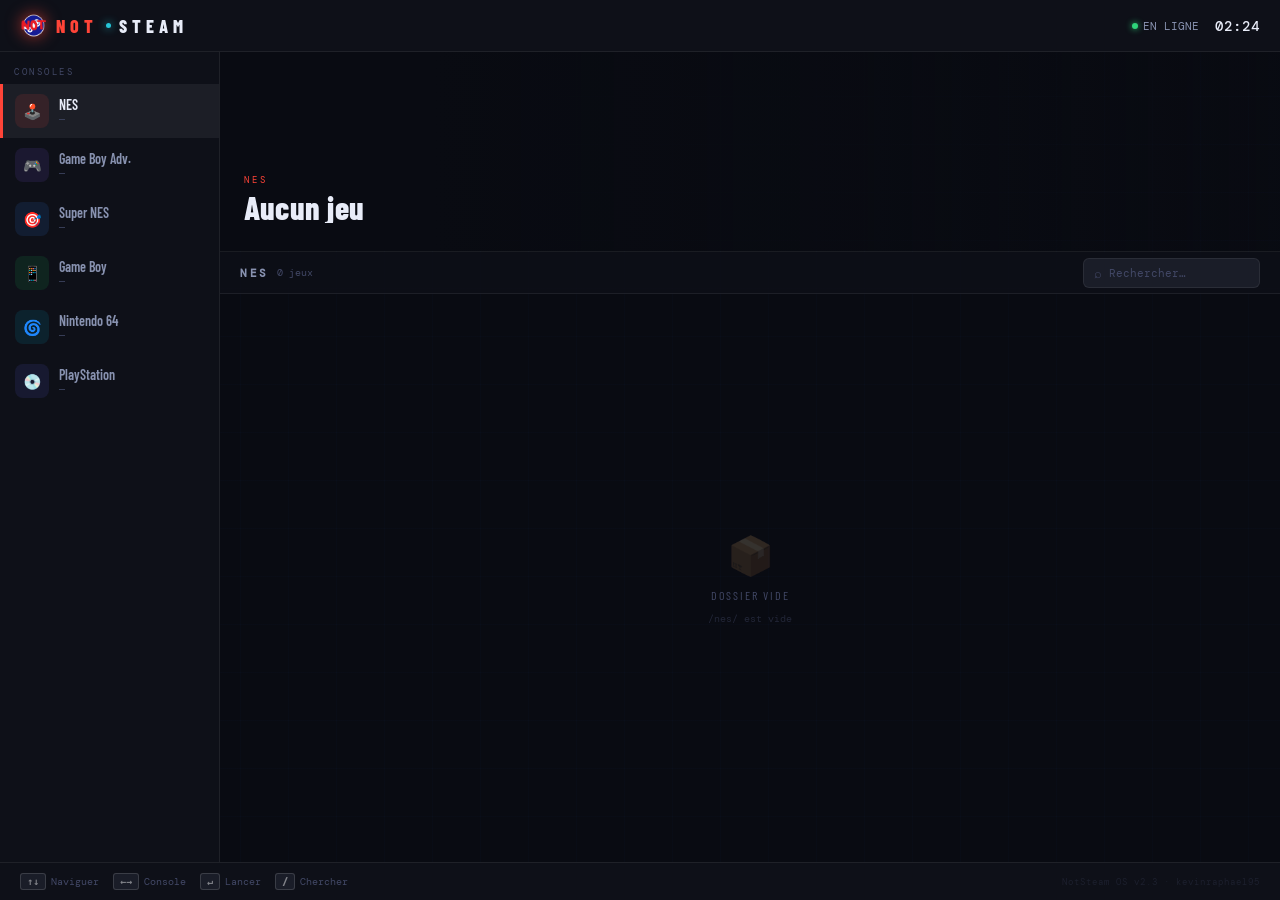
==== commit 1dba75ba: "Update index.html" ====
--- a/index.html
+++ b/index.html
@@ -2,115 +2,145 @@
 <html lang="fr">
 <head>
 <meta charset="UTF-8">
-<meta name="viewport" content="width=device-width, initial-scale=1.0">
+<meta name="viewport" content="width=device-width, initial-scale=1.0, maximum-scale=1.0, user-scalable=no">
 <title>NotSteam OS</title>
-<link rel="preconnect" href="https://fonts.googleapis.com">
-<link href="https://fonts.googleapis.com/css2?family=Rajdhani:wght@400;600;700&family=JetBrains+Mono:wght@400;600&display=swap" rel="stylesheet">
+<link href="https://fonts.googleapis.com/css2?family=Barlow+Condensed:wght@400;600;700;800&family=DM+Mono:wght@400;500&display=swap" rel="stylesheet">
 <style>
 *,*::before,*::after{box-sizing:border-box;margin:0;padding:0}
-button,input{font-family:inherit;border:none;cursor:pointer;outline:none}
+button,input{font-family:inherit;border:none;background:none;cursor:pointer;outline:none}
 
 :root {
-  --bg:      #07080d;
-  --s1:      #0d0e17;
-  --s2:      #12131f;
-  --s3:      #181928;
-  --border:  rgba(255,255,255,0.06);
-  --border2: rgba(255,255,255,0.12);
-  --text:    #dde2f0;
-  --muted:   #5c6380;
-  --accent:  #e0463a;
-  --blue:    #4f8ef7;
-  --cyan:    #2ec4d6;
-  --green:   #3dba6f;
-  --mono:    'JetBrains Mono', monospace;
-  --sans:    'Rajdhani', sans-serif;
-  --r:       4px;
-  --ease:    cubic-bezier(0.25,0.46,0.45,0.94);
-}
-
-html,body{height:100%;overflow:hidden}
+  --bg:      #090b12;
+  --s1:      #0e1018;
+  --s2:      #141620;
+  --s3:      #1a1d28;
+  --s4:      #20243200;
+  --border:  rgba(255,255,255,0.07);
+  --border2: rgba(255,255,255,0.14);
+  --text:    #e8ecf8;
+  --sub:     #8892b0;
+  --muted:   #424866;
+  --acc:     #ff4438;
+  --acc2:    #ff7b6b;
+  --blue:    #3d8bff;
+  --cyan:    #26c6d8;
+  --green:   #2ed47a;
+  --mono:    'DM Mono', monospace;
+  --disp:    'Barlow Condensed', sans-serif;
+  --r:       6px;
+  --sidebar: 220px;
+  --topbar:  52px;
+  --botbar:  38px;
+}
+
+html,body { height:100%; overflow:hidden; }
+
 body {
   background: var(--bg);
   color: var(--text);
-  font-family: var(--sans);
+  font-family: var(--disp);
   display: flex;
   flex-direction: column;
   height: 100vh;
-  user-select: none;
-}
-
-/* scanlines subtiles */
-body::before {
-  content:'';position:fixed;inset:0;pointer-events:none;z-index:9999;
-  background: repeating-linear-gradient(0deg,transparent,transparent 3px,rgba(0,0,0,0.03) 3px,rgba(0,0,0,0.03) 4px);
-}
-
-/* ── TOPBAR ── */
+  -webkit-font-smoothing: antialiased;
+}
+
+/* Subtle grid bg */
+body::after {
+  content:''; position:fixed; inset:0; pointer-events:none; z-index:0;
+  background-image:
+    linear-gradient(rgba(61,139,255,0.018) 1px, transparent 1px),
+    linear-gradient(90deg, rgba(61,139,255,0.018) 1px, transparent 1px);
+  background-size: 48px 48px;
+}
+
+/* ══ TOPBAR ══════════════════════════════════════════ */
 .topbar {
-  height: 50px;
+  height: var(--topbar);
   background: var(--s1);
   border-bottom: 1px solid var(--border);
   display: flex;
   align-items: center;
   justify-content: space-between;
-  padding: 0 24px;
+  padding: 0 20px;
   flex-shrink: 0;
-  z-index: 10;
+  position: relative;
+  z-index: 200;
 }
 
 .logo {
   display: flex;
   align-items: center;
-  gap: 6px;
-  font-size: 16px;
-  font-weight: 700;
+  gap: 8px;
+  font-family: var(--disp);
+  font-size: 18px;
+  font-weight: 800;
   letter-spacing: 5px;
   text-transform: uppercase;
 }
-.logo img { width: 26px; height: 26px; object-fit: contain; filter: drop-shadow(0 0 8px rgba(224,70,58,0.6)); }
-.logo-not   { color: var(--accent); }
-.logo-dot   { width:5px;height:5px;border-radius:50%;background:var(--cyan);box-shadow:0 0 6px var(--cyan);animation:blink 2.5s ease-in-out infinite; }
+.logo img {
+  width: 28px; height: 28px;
+  object-fit: contain;
+  filter: drop-shadow(0 0 8px rgba(255,68,56,0.7));
+}
+.logo-not   { color: var(--acc); }
+.logo-dot   {
+  width: 5px; height: 5px; border-radius: 50%;
+  background: var(--cyan); box-shadow: 0 0 8px var(--cyan);
+  animation: pulse 2.4s ease-in-out infinite;
+}
 .logo-steam { color: var(--text); }
-@keyframes blink { 0%,100%{opacity:1} 50%{opacity:.25} }
+@keyframes pulse { 0%,100%{opacity:1;transform:scale(1)} 50%{opacity:.3;transform:scale(.7)} }
 
 .topbar-right {
-  display: flex;
-  align-items: center;
-  gap: 18px;
-  font-family: var(--mono);
-  font-size: 11px;
-  color: var(--muted);
-}
-.status-dot { width:6px;height:6px;border-radius:50%;background:var(--green);box-shadow:0 0 5px var(--green);animation:blink 2.5s ease-in-out infinite; }
-#clock { color: var(--text); font-size: 13px; }
-
-/* ── LAYOUT ── */
+  display: flex; align-items: center; gap: 16px;
+  font-family: var(--mono); font-size: 11px; color: var(--sub);
+}
+.online { display:flex; align-items:center; gap:5px; }
+.online-dot { width:6px;height:6px;border-radius:50%;background:var(--green);box-shadow:0 0 6px var(--green);animation:pulse 2.4s ease-in-out infinite; }
+#clock { color: var(--text); font-size: 14px; font-weight:500; letter-spacing:1px; }
+
+/* mobile burger */
+.burger {
+  display: none;
+  flex-direction: column; gap: 5px;
+  padding: 6px; border-radius: var(--r);
+  background: var(--s2); border: 1px solid var(--border);
+  cursor: pointer;
+}
+.burger span { width:18px;height:2px;background:var(--sub);border-radius:2px;transition:all .2s; }
+
+/* ══ LAYOUT ══════════════════════════════════════════ */
 .layout {
   display: flex;
   flex: 1;
   overflow: hidden;
-}
-
-/* ── SIDEBAR ── */
+  position: relative;
+  z-index: 1;
+}
+
+/* ══ SIDEBAR ══════════════════════════════════════════ */
 .sidebar {
-  width: 200px;
+  width: var(--sidebar);
   background: var(--s1);
   border-right: 1px solid var(--border);
-  display: flex;
-  flex-direction: column;
+  display: flex; flex-direction: column;
   flex-shrink: 0;
   overflow-y: auto;
   scrollbar-width: none;
-}
-.sidebar-label {
-  padding: 14px 14px 8px;
+  transition: transform .25s cubic-bezier(.4,0,.2,1);
+}
+.sidebar::-webkit-scrollbar { display:none; }
+
+.sidebar-section {
+  padding: 14px 14px 6px;
   font-family: var(--mono);
   font-size: 9px;
-  letter-spacing: 2px;
+  letter-spacing: 2.5px;
   text-transform: uppercase;
   color: var(--muted);
 }
+
 .console-item {
   display: flex;
   align-items: center;
@@ -118,205 +148,298 @@
   padding: 10px 12px;
   cursor: pointer;
   border-left: 3px solid transparent;
-  transition: background 120ms var(--ease), border-color 120ms;
-}
-.console-item:hover { background: rgba(255,255,255,0.04); }
-.console-item.active { background: rgba(255,255,255,0.06); border-left-color: var(--c-color,var(--accent)); }
-
-.console-icon {
-  width: 32px; height: 32px;
-  border-radius: 6px;
+  transition: background .1s, border-color .1s;
+  position: relative;
+}
+.console-item:hover { background: rgba(255,255,255,.04); }
+.console-item.active {
+  background: rgba(255,255,255,.06);
+  border-left-color: var(--ci-color, var(--acc));
+}
+.console-item.active .console-name { color: var(--text); }
+
+.ci-icon {
+  width: 34px; height: 34px; border-radius: 8px;
   display: flex; align-items: center; justify-content: center;
-  font-size: 14px;
-  flex-shrink: 0;
-}
-.console-name { font-size: 13px; font-weight: 600; color: #8a93b0; }
-.console-item.active .console-name { color: var(--text); }
-.console-count { font-family: var(--mono); font-size: 10px; color: var(--muted); }
-
-/* ── CONTENT ── */
+  font-size: 15px; flex-shrink: 0;
+}
+.ci-name-wrap { flex:1; min-width:0; }
+.console-name { font-size: 14px; font-weight: 600; color: var(--sub); }
+.console-count { font-family:var(--mono); font-size:10px; color:var(--muted); }
+
+/* ══ CONTENT ══════════════════════════════════════════ */
 .content {
   flex: 1;
-  display: flex;
-  flex-direction: column;
+  display: flex; flex-direction: column;
   overflow: hidden;
 }
 
-/* ── HERO ── */
+/* ══ HERO ══════════════════════════════════════════════ */
 .hero {
-  height: 190px;
+  height: 200px;
   flex-shrink: 0;
   position: relative;
   overflow: hidden;
   border-bottom: 1px solid var(--border);
 }
-.hero-bg { position: absolute; inset: 0; transition: background 300ms var(--ease); }
-.hero-gradient {
+.hero-bg {
   position: absolute; inset: 0;
-  background: linear-gradient(90deg, rgba(7,8,13,1) 30%, rgba(7,8,13,.6) 70%, rgba(7,8,13,.1) 100%);
-}
-.hero-content {
+  transition: background .35s;
+}
+.hero-fade {
   position: absolute; inset: 0;
-  display: flex; align-items: flex-end;
-  padding: 22px 26px;
-}
-.hero-tag {
+  background: linear-gradient(90deg, rgba(9,11,18,1) 20%, rgba(9,11,18,.75) 60%, rgba(9,11,18,.15) 100%);
+}
+.hero-body {
+  position: absolute; inset: 0;
+  display: flex; flex-direction: column; justify-content: flex-end;
+  padding: 20px 24px;
+}
+.hero-console {
   font-family: var(--mono);
   font-size: 9px; letter-spacing: 3px; text-transform: uppercase;
-  color: var(--accent);
-  margin-bottom: 6px;
+  color: var(--acc); margin-bottom: 5px;
+  transition: color .25s;
 }
 .hero-title {
-  font-size: 30px; font-weight: 700; line-height: 1.05;
-  margin-bottom: 10px;
-  white-space: nowrap; overflow: hidden; text-overflow: ellipsis; max-width: 480px;
+  font-size: 32px; font-weight: 800; line-height: 1;
+  letter-spacing: .5px;
+  white-space: nowrap; overflow: hidden; text-overflow: ellipsis;
+  max-width: 520px; margin-bottom: 8px;
 }
 .hero-meta {
-  display: flex; gap: 12px;
-  font-family: var(--mono); font-size: 10px; color: var(--muted);
-  margin-bottom: 12px;
-}
-.hero-launch {
+  display: flex; gap: 12px; align-items: center;
+  font-family: var(--mono); font-size: 10px; color: var(--sub);
+  margin-bottom: 14px;
+}
+.hero-meta-sep { opacity:.3; }
+
+.btn-launch {
   display: none;
   align-items: center; gap: 8px;
-  background: var(--accent);
+  background: var(--acc);
   color: #fff;
-  padding: 8px 20px;
+  padding: 9px 22px;
   border-radius: var(--r);
-  font-family: var(--sans); font-size: 13px; font-weight: 700; letter-spacing: 2px;
+  font-family: var(--disp); font-size: 14px; font-weight: 700; letter-spacing: 2px;
   text-transform: uppercase;
-  box-shadow: 0 2px 16px rgba(224,70,58,.4);
-  cursor: pointer;
-  transition: background 120ms, transform 120ms, box-shadow 120ms;
-  width: fit-content;
-}
-.hero-launch:hover { background: #c73028; transform: translateY(-1px); box-shadow: 0 4px 22px rgba(224,70,58,.5); }
-.hero-launch:active { transform: translateY(0); }
-.hero-launch.visible { display: flex; }
-
-.loading-bar {
+  box-shadow: 0 2px 20px rgba(255,68,56,.35);
+  transition: background .12s, transform .12s, box-shadow .12s;
+  width: fit-content; cursor: pointer;
+}
+.btn-launch.show { display: flex; }
+.btn-launch:hover { background: #e0302a; transform: translateY(-1px); box-shadow: 0 4px 26px rgba(255,68,56,.5); }
+.btn-launch:active { transform: translateY(0); }
+
+.hero-loadbar {
   position: absolute; bottom: 0; left: 0; height: 2px;
-  background: linear-gradient(90deg, var(--accent), var(--cyan));
-  box-shadow: 0 0 8px var(--accent);
+  background: linear-gradient(90deg, var(--acc), var(--cyan));
+  box-shadow: 0 0 10px var(--acc);
   border-radius: 0 1px 1px 0;
-}
-
-/* ── LIST HEADER ── */
-.list-header {
+  transition: width .2s;
+}
+
+/* ══ TOOLBAR ══════════════════════════════════════════ */
+.toolbar {
+  height: 42px;
   display: flex; align-items: center; justify-content: space-between;
-  padding: 10px 20px;
+  padding: 0 20px;
   border-bottom: 1px solid var(--border);
+  background: rgba(14,16,24,.8);
   flex-shrink: 0;
-  background: var(--s1);
-}
-.list-title { font-family: var(--mono); font-size: 10px; letter-spacing: 2px; text-transform: uppercase; color: var(--muted); }
-.list-right { display: flex; align-items: center; gap: 10px; }
-.list-stats { font-family: var(--mono); font-size: 10px; color: var(--muted); }
-
-.search-wrap {
-  display: flex; align-items: center; gap: 6px;
+  gap: 10px;
+}
+.toolbar-left { display:flex; align-items:center; gap:8px; min-width:0; }
+.tb-title {
+  font-size: 11px; font-weight: 600; letter-spacing: 2.5px;
+  text-transform: uppercase; color: var(--sub);
+  font-family: var(--mono);
+}
+.tb-count { font-family:var(--mono); font-size:10px; color:var(--muted); }
+
+.search-box {
+  display: flex; align-items: center; gap: 7px;
   background: var(--s3); border: 1px solid var(--border);
-  border-radius: var(--r); padding: 5px 9px;
-  transition: border-color 120ms;
-}
-.search-wrap:focus-within { border-color: rgba(79,142,247,.4); }
-.search-wrap input { background: none; color: var(--text); font-family: var(--mono); font-size: 11px; width: 130px; }
-.search-wrap input::placeholder { color: var(--muted); }
-
-/* ── GAME LIST ── */
+  border-radius: var(--r); padding: 6px 10px;
+  transition: border-color .15s;
+  flex-shrink: 0;
+}
+.search-box:focus-within { border-color: rgba(61,139,255,.4); }
+.search-box span { color: var(--muted); font-size: 13px; }
+.search-box input {
+  background: none; color: var(--text);
+  font-family: var(--mono); font-size: 11px;
+  width: 140px;
+}
+.search-box input::placeholder { color: var(--muted); }
+
+/* ══ GAME LIST ══════════════════════════════════════════ */
 .game-list {
   flex: 1; overflow-y: auto;
   scrollbar-width: thin;
-  scrollbar-color: rgba(255,255,255,.07) transparent;
-}
+  scrollbar-color: rgba(255,255,255,.06) transparent;
+}
+.game-list::-webkit-scrollbar { width: 4px; }
+.game-list::-webkit-scrollbar-thumb { background: rgba(255,255,255,.06); border-radius: 2px; }
+
 .game-row {
   display: flex; align-items: center; gap: 12px;
   padding: 9px 20px;
-  border-bottom: 1px solid var(--border);
+  border-bottom: 1px solid rgba(255,255,255,.04);
   border-left: 3px solid transparent;
   cursor: pointer;
-  transition: background 100ms;
-}
-.game-row:hover { background: rgba(255,255,255,0.035); }
-.game-row.focused { background: rgba(255,255,255,.055); border-left-color: var(--c-color, var(--accent)); }
-
-.game-thumb {
-  width: 42px; height: 32px; border-radius: var(--r);
+  transition: background .08s;
+}
+.game-row:hover { background: rgba(255,255,255,.04); }
+.game-row.focused {
+  background: rgba(255,255,255,.06);
+  border-left-color: var(--gr-color, var(--acc));
+}
+
+.gr-thumb {
+  width: 40px; height: 30px; border-radius: 5px;
   display: flex; align-items: center; justify-content: center;
-  font-size: 15px; flex-shrink: 0;
-  border: 1px solid rgba(255,255,255,.06);
-}
-.game-info { flex: 1; min-width: 0; }
-.game-name { font-size: 13px; font-weight: 600; color: #b0bad4; white-space: nowrap; overflow: hidden; text-overflow: ellipsis; }
-.game-row.focused .game-name { color: var(--text); }
-.game-sub { font-family: var(--mono); font-size: 10px; color: var(--muted); margin-top: 1px; }
-.game-size { font-family: var(--mono); font-size: 10px; color: var(--muted); flex-shrink: 0; }
-
-.empty-state { display: flex; flex-direction: column; align-items: center; justify-content: center; height: 100%; gap: 8px; color: var(--muted); }
-.empty-icon { font-size: 36px; opacity: .2; }
-.empty-title { font-size: 12px; letter-spacing: 2px; text-transform: uppercase; }
-.empty-sub { font-family: var(--mono); font-size: 10px; opacity: .5; }
-
-/* ── BOTTOMBAR ── */
+  font-size: 14px; flex-shrink: 0;
+  border: 1px solid rgba(255,255,255,.07);
+}
+.gr-info { flex:1; min-width:0; }
+.gr-name {
+  font-size: 14px; font-weight: 600; color: #9daac8;
+  white-space: nowrap; overflow: hidden; text-overflow: ellipsis;
+}
+.game-row.focused .gr-name { color: var(--text); }
+.gr-sub { font-family:var(--mono); font-size:10px; color:var(--muted); margin-top:1px; }
+.gr-size { font-family:var(--mono); font-size:10px; color:var(--muted); flex-shrink:0; }
+
+.empty-state {
+  display: flex; flex-direction: column; align-items: center; justify-content: center;
+  height: 100%; gap: 10px; color: var(--muted);
+}
+.empty-icon { font-size: 38px; opacity:.18; }
+.empty-title { font-size:12px; letter-spacing:2px; text-transform:uppercase; }
+.empty-sub { font-family:var(--mono); font-size:10px; opacity:.45; }
+
+/* ══ BOTTOMBAR ══════════════════════════════════════════ */
 .bottombar {
-  height: 36px;
+  height: var(--botbar);
   background: var(--s1); border-top: 1px solid var(--border);
   display: flex; align-items: center; justify-content: space-between;
   padding: 0 20px; flex-shrink: 0;
   font-family: var(--mono); font-size: 10px; color: var(--muted);
-}
-.hints { display: flex; gap: 14px; align-items: center; }
-.hint { display: flex; align-items: center; gap: 5px; }
+  position: relative; z-index: 200;
+}
+.hints { display:flex; gap:14px; align-items:center; }
+.hint { display:flex; align-items:center; gap:5px; }
 .hkey {
   background: var(--s3); border: 1px solid var(--border2);
   border-radius: 3px; padding: 1px 6px; font-size: 10px;
-  color: rgba(255,255,255,.5); font-weight: 700; min-width: 20px; text-align: center;
-}
-.version { font-size: 9px; opacity: .3; letter-spacing: 1px; }
-
-/* ── EMULATOR OVERLAY ── */
+  color: rgba(255,255,255,.45); font-weight: 600;
+  min-width: 20px; text-align: center;
+}
+.version { font-size:9px; opacity:.28; letter-spacing:1px; }
+
+/* ══ EMULATOR OVERLAY ══════════════════════════════════ */
 #emulator-overlay {
   position: fixed; inset: 0;
   background: #000;
   z-index: 1000;
   display: flex; flex-direction: column;
-  animation: fadeIn .15s ease;
+  animation: fadeIn .18s ease;
 }
 @keyframes fadeIn { from{opacity:0} to{opacity:1} }
 #emulator-overlay.hidden { display: none !important; }
 
 .emu-bar {
-  height: 44px;
-  background: rgba(8,9,15,.98); border-bottom: 1px solid var(--border);
+  height: 46px;
+  background: rgba(8,10,16,.98); border-bottom: 1px solid var(--border);
   display: flex; align-items: center; justify-content: space-between;
   padding: 0 16px; flex-shrink: 0; z-index: 10;
 }
-.emu-left { display: flex; align-items: center; gap: 10px; }
+.emu-left { display:flex; align-items:center; gap:10px; }
 .emu-badge {
-  font-family: var(--mono); font-size: 9px; letter-spacing: 2px; font-weight: 600;
-  padding: 3px 8px; border-radius: 3px;
-}
-.emu-title-text { font-size: 13px; font-weight: 600; }
+  font-family: var(--mono); font-size: 9px; letter-spacing: 2px;
+  font-weight: 600; padding: 3px 8px; border-radius: 4px;
+}
+.emu-title { font-size: 15px; font-weight: 700; letter-spacing: .5px; }
+.emu-sep { color: var(--border2); margin: 0 2px; }
+
 .btn-quit {
   display: flex; align-items: center; gap: 6px;
-  background: rgba(224,70,58,.12); color: var(--accent);
-  border: 1px solid rgba(224,70,58,.25); border-radius: var(--r);
-  padding: 6px 14px;
-  font-family: var(--sans); font-weight: 700; font-size: 12px; letter-spacing: 1.5px; text-transform: uppercase;
-  transition: background 120ms, border-color 120ms;
-}
-.btn-quit:hover { background: rgba(224,70,58,.25); border-color: rgba(224,70,58,.5); }
-
-/* Le display prend TOUT l'espace restant avec height fixe */
+  background: rgba(255,68,56,.1); color: var(--acc);
+  border: 1px solid rgba(255,68,56,.25); border-radius: var(--r);
+  padding: 7px 16px;
+  font-family: var(--disp); font-weight: 700; font-size: 13px;
+  letter-spacing: 1.5px; text-transform: uppercase;
+  transition: background .12s, border-color .12s;
+}
+.btn-quit:hover { background: rgba(255,68,56,.22); border-color: rgba(255,68,56,.5); }
+
 #display {
-  flex: 1;
-  width: 100%;
-  min-height: 0;
-  overflow: hidden;
+  flex: 1; width: 100%;
+  min-height: 0; overflow: hidden;
   position: relative;
-}
-/* Force EmulatorJS à remplir le conteneur */
-#display > * { width: 100% !important; height: 100% !important; }
+  background: #000;
+}
+
+/* ══ MOBILE SIDEBAR OVERLAY ══════════════════════════════ */
+.sidebar-overlay {
+  display: none;
+  position: fixed; inset: 0;
+  background: rgba(0,0,0,.7);
+  z-index: 150;
+  backdrop-filter: blur(4px);
+}
+
+/* ══ RESPONSIVE ══════════════════════════════════════════ */
+@media (max-width: 700px) {
+  :root {
+    --topbar: 48px;
+    --botbar: 42px;
+  }
+
+  /* burger visible */
+  .burger { display: flex; }
+  .topbar-hints { display: none; }
+
+  /* sidebar devient un drawer */
+  .sidebar {
+    position: fixed;
+    top: 0; left: 0; bottom: 0;
+    width: 240px;
+    z-index: 300;
+    transform: translateX(-100%);
+    box-shadow: 4px 0 24px rgba(0,0,0,.6);
+  }
+  .sidebar.open { transform: translateX(0); }
+  .sidebar-overlay.open { display: block; }
+
+  /* hero plus compact */
+  .hero { height: 160px; }
+  .hero-title { font-size: 24px; max-width: 100%; }
+  .hero-body { padding: 16px 16px; }
+  .hero-meta { display: none !important; }
+  .btn-launch { padding: 8px 18px; font-size: 13px; }
+
+  /* toolbar */
+  .toolbar { padding: 0 12px; }
+  .search-box input { width: 110px; }
+
+  /* game rows */
+  .game-row { padding: 10px 14px; }
+  .gr-size { display: none; }
+  .gr-name { font-size: 13px; }
+
+  /* bottombar */
+  .bottombar { padding: 0 14px; }
+  .hints { gap: 10px; }
+  .hint:nth-child(n+3) { display: none; }
+
+  /* emu bar */
+  .emu-bar { padding: 0 12px; height: 44px; }
+  .emu-sep, .emu-title { display: none; }
+
+  .version { display: none; }
+}
 </style>
 </head>
 <body>
@@ -330,63 +453,73 @@
     <span class="logo-steam">STEAM</span>
   </div>
   <div class="topbar-right">
-    <div style="display:flex;align-items:center;gap:6px;"><div class="status-dot"></div>EN LIGNE</div>
-    <div id="clock">00:00</div>
+    <button class="burger" id="burger" aria-label="Menu">
+      <span></span><span></span><span></span>
+    </button>
+    <div class="online topbar-hints"><div class="online-dot"></div>EN LIGNE</div>
+    <div id="clock" class="topbar-hints">00:00</div>
   </div>
 </header>
 
 <!-- LAYOUT -->
 <div class="layout">
 
-  <nav class="sidebar">
-    <div class="sidebar-label">Consoles</div>
+  <!-- Sidebar overlay (mobile) -->
+  <div class="sidebar-overlay" id="sidebar-overlay"></div>
+
+  <!-- SIDEBAR -->
+  <nav class="sidebar" id="sidebar">
+    <div class="sidebar-section">Consoles</div>
     <div id="console-list"></div>
   </nav>
 
+  <!-- CONTENT -->
   <div class="content">
 
+    <!-- HERO -->
     <div class="hero">
       <div class="hero-bg" id="hero-bg"></div>
-      <div class="hero-gradient"></div>
-      <div class="hero-content">
-        <div>
-          <div class="hero-tag" id="hero-tag">NOTSTEAM OS</div>
-          <div class="hero-title" id="hero-title">Choisir un jeu</div>
-          <div class="hero-meta" id="hero-meta" style="display:none">
-            <span id="hero-size">—</span>
-            <span style="opacity:.3">·</span>
-            <span id="hero-file">—</span>
-          </div>
-          <button class="hero-launch" id="hero-launch" onclick="launchSelected()">▶ LANCER</button>
+      <div class="hero-fade"></div>
+      <div class="hero-body">
+        <div class="hero-console" id="hero-console">NOTSTEAM OS</div>
+        <div class="hero-title" id="hero-title">Choisir un jeu</div>
+        <div class="hero-meta" id="hero-meta" style="display:none">
+          <span id="hero-size">—</span>
+          <span class="hero-meta-sep">·</span>
+          <span id="hero-file">—</span>
         </div>
+        <button class="btn-launch" id="btn-launch" onclick="launchSelected()">▶ LANCER</button>
       </div>
-      <div class="loading-bar" id="loading-bar" style="width:0%"></div>
+      <div class="hero-loadbar" id="loadbar" style="width:0%"></div>
     </div>
 
-    <div class="list-header">
-      <span class="list-title" id="list-title">—</span>
-      <div class="list-right">
-        <span class="list-stats" id="list-stats"></span>
-        <div class="search-wrap">
-          <span style="opacity:.4;font-size:13px">⌕</span>
-          <input type="text" id="search-input" placeholder="Rechercher..." autocomplete="off" spellcheck="false">
-        </div>
+    <!-- TOOLBAR -->
+    <div class="toolbar">
+      <div class="toolbar-left">
+        <span class="tb-title" id="tb-title">—</span>
+        <span class="tb-count" id="tb-count"></span>
+      </div>
+      <div class="search-box">
+        <span>⌕</span>
+        <input type="text" id="search" placeholder="Rechercher…" autocomplete="off" spellcheck="false">
       </div>
     </div>
 
+    <!-- GAME LIST -->
     <div class="game-list" id="game-list"></div>
 
   </div>
 </div>
 
+<!-- BOTTOMBAR -->
 <footer class="bottombar">
-  <div class="hints">
+  <div class="hints topbar-hints">
     <div class="hint"><span class="hkey">↑↓</span>Naviguer</div>
     <div class="hint"><span class="hkey">←→</span>Console</div>
     <div class="hint"><span class="hkey">↵</span>Lancer</div>
     <div class="hint"><span class="hkey">/</span>Chercher</div>
   </div>
-  <span class="version">NotSteam OS v2.2 · kevinraphael95</span>
+  <span class="version">NotSteam OS v2.3 · kevinraphael95</span>
 </footer>
 
 <!-- EMULATOR OVERLAY -->
@@ -394,8 +527,8 @@
   <div class="emu-bar">
     <div class="emu-left">
       <span class="emu-badge" id="emu-badge"></span>
-      <span style="color:var(--border2)">|</span>
-      <span class="emu-title-text" id="emu-title"></span>
+      <span class="emu-sep">|</span>
+      <span class="emu-title" id="emu-title"></span>
     </div>
     <button class="btn-quit" id="quit-btn">✕ Quitter</button>
   </div>
@@ -411,32 +544,47 @@
 const RAW = `https://raw.githubusercontent.com/${GH_USER}/${GH_REPO}/main/`;
 
 const CONSOLES = [
-  { id:'nes',  name:'NES',           short:'NES',  icon:'🕹️', ext:'.nes', core:'nes',  color:'#e04a3c', folder:'nes'  },
-  { id:'gba',  name:'Game Boy Adv.', short:'GBA',  icon:'🎮', ext:'.gba', core:'gba',  color:'#7c5cbf', folder:'gba'  },
-  { id:'snes', name:'Super NES',     short:'SNES', icon:'🎯', ext:'.sfc', core:'snes', color:'#4c6ef5', folder:'snes' },
-  { id:'gb',   name:'Game Boy',      short:'GB',   icon:'📱', ext:'.gb',  core:'gb',   color:'#6aaa3c', folder:'gb'   },
-  { id:'n64',  name:'Nintendo 64',   short:'N64',  icon:'🌀', ext:'.z64', core:'n64',  color:'#26a69a', folder:'n64'  },
-  { id:'ps1',  name:'PlayStation',   short:'PS1',  icon:'💿', ext:'.bin', core:'psx',  color:'#5c7ccc', folder:'ps1'  },
+  { id:'nes',  name:'NES',           short:'NES',  icon:'🕹️', ext:'.nes', core:'nes',  color:'#ff4438', folder:'nes'  },
+  { id:'gba',  name:'Game Boy Adv.', short:'GBA',  icon:'🎮', ext:'.gba', core:'gba',  color:'#8b5cf6', folder:'gba'  },
+  { id:'snes', name:'Super NES',     short:'SNES', icon:'🎯', ext:'.sfc', core:'snes', color:'#3d8bff', folder:'snes' },
+  { id:'gb',   name:'Game Boy',      short:'GB',   icon:'📱', ext:'.gb',  core:'gb',   color:'#22c55e', folder:'gb'   },
+  { id:'n64',  name:'Nintendo 64',   short:'N64',  icon:'🌀', ext:'.z64', core:'n64',  color:'#06b6d4', folder:'n64'  },
+  { id:'ps1',  name:'PlayStation',   short:'PS1',  icon:'💿', ext:'.bin', core:'psx',  color:'#6366f1', folder:'ps1'  },
 ];
 
-const state = { idx: 0, games: [], filtered: [], gameIdx: -1, loading: false, gpLast: 0 };
-
-const $ = id => document.getElementById(id);
-const $$ = s => document.querySelectorAll(s);
-
-// CLOCK
-setInterval(() => {
-  $('clock').textContent = new Date().toLocaleTimeString('fr-FR', {hour:'2-digit',minute:'2-digit'});
-}, 1000);
-$('clock').textContent = new Date().toLocaleTimeString('fr-FR', {hour:'2-digit',minute:'2-digit'});
-
-// SIDEBAR
+const state = {
+  idx: 0, games: [], filtered: [],
+  gameIdx: -1, loading: false, gpLast: 0
+};
+
+const $  = id => document.getElementById(id);
+const $$ = s  => document.querySelectorAll(s);
+
+/* CLOCK */
+function tick() {
+  $('clock').textContent = new Date().toLocaleTimeString('fr-FR',{hour:'2-digit',minute:'2-digit'});
+}
+tick(); setInterval(tick, 1000);
+
+/* MOBILE SIDEBAR */
+$('burger').addEventListener('click', () => {
+  $('sidebar').classList.toggle('open');
+  $('sidebar-overlay').classList.toggle('open');
+});
+$('sidebar-overlay').addEventListener('click', closeSidebar);
+function closeSidebar() {
+  $('sidebar').classList.remove('open');
+  $('sidebar-overlay').classList.remove('open');
+}
+
+/* SIDEBAR RENDER */
 function renderSidebar() {
   $('console-list').innerHTML = CONSOLES.map((c, i) => `
-    <div class="console-item ${i===0?'active':''}" id="si-${c.id}" onclick="pickConsole(${i})"
-         style="--c-color:${c.color}">
-      <div class="console-icon" style="background:${c.color}1a;color:${c.color}">${c.icon}</div>
-      <div>
+    <div class="console-item ${i===0?'active':''}" id="si-${c.id}"
+         style="--ci-color:${c.color}"
+         onclick="pickConsole(${i});closeSidebar()">
+      <div class="ci-icon" style="background:${c.color}1c;color:${c.color}">${c.icon}</div>
+      <div class="ci-name-wrap">
         <div class="console-name">${c.name}</div>
         <div class="console-count" id="cnt-${c.id}">—</div>
       </div>
@@ -447,24 +595,24 @@
   $$('.console-item').forEach((el, i) => el.classList.toggle('active', i === state.idx));
 }
 
+/* PICK CONSOLE */
 async function pickConsole(i) {
   if (state.loading) return;
-  state.idx = i;
-  state.games = []; state.filtered = []; state.gameIdx = -1;
-
+  state.idx = i; state.games = []; state.filtered = []; state.gameIdx = -1;
   const c = CONSOLES[i];
+
   updateSidebar();
-  document.documentElement.style.setProperty('--accent', c.color);
-
-  $('hero-tag').textContent = c.name.toUpperCase();
-  $('hero-tag').style.color = c.color;
+  document.documentElement.style.setProperty('--acc', c.color);
+
+  $('hero-console').textContent = c.name.toUpperCase();
+  $('hero-console').style.color = c.color;
   $('hero-title').textContent = 'Scan en cours…';
   $('hero-meta').style.display = 'none';
-  $('hero-launch').classList.remove('visible');
-  $('list-title').textContent = c.name;
-  $('list-stats').textContent = '';
+  $('btn-launch').classList.remove('show');
+  $('tb-title').textContent = c.name;
+  $('tb-count').textContent = '';
   $('game-list').innerHTML = '';
-  $('search-input').value = '';
+  $('search').value = '';
 
   setLoading(true);
   try {
@@ -475,20 +623,20 @@
       .filter(f => f.type==='file' && f.name.toLowerCase().endsWith(c.ext))
       .map(f => ({ title: f.name.slice(0,-c.ext.length).replace(/_/g,' '), file: f.name, size: f.size }));
     $(`cnt-${c.id}`).textContent = `${state.games.length} ROM${state.games.length!==1?'s':''}`;
-  } catch {
-    state.games = [];
-  }
+  } catch { state.games = []; }
   setLoading(false);
 
   state.filtered = [...state.games];
   renderGames();
   if (state.filtered.length > 0) focusGame(0, false);
-  else $('hero-title').textContent = 'Aucun jeu';
-}
-
+  else { $('hero-title').textContent = 'Aucun jeu'; }
+}
+
+/* RENDER GAMES */
 function renderGames() {
   const c = CONSOLES[state.idx];
-  $('list-stats').textContent = `${state.filtered.length} jeu${state.filtered.length!==1?'x':''}`;
+  $('tb-count').textContent = `${state.filtered.length} jeu${state.filtered.length!==1?'x':''}`;
+
   if (!state.filtered.length) {
     $('game-list').innerHTML = `<div class="empty-state">
       <div class="empty-icon">${state.games.length?'🔍':'📦'}</div>
@@ -497,34 +645,41 @@
     </div>`;
     return;
   }
+
   $('game-list').innerHTML = state.filtered.map((g, i) => `
-    <div class="game-row ${i===state.gameIdx?'focused':''}" id="gr-${i}" data-idx="${i}"
-         style="--c-color:${c.color}"
-         onclick="launchGame(${i})" onmouseenter="focusGame(${i},false)">
-      <div class="game-thumb" style="background:${c.color}18;color:${c.color}">${c.icon}</div>
-      <div class="game-info">
-        <div class="game-name">${g.title}</div>
-        <div class="game-sub">${c.short} · ${g.file}</div>
+    <div class="game-row ${i===state.gameIdx?'focused':''}" id="gr-${i}"
+         style="--gr-color:${c.color}"
+         onclick="launchGame(${i})"
+         onmouseenter="focusGame(${i},false)">
+      <div class="gr-thumb" style="background:${c.color}1a;color:${c.color}">${c.icon}</div>
+      <div class="gr-info">
+        <div class="gr-name">${esc(g.title)}</div>
+        <div class="gr-sub">${c.short} · ${esc(g.file)}</div>
       </div>
-      <div class="game-size">${fmtSize(g.size)}</div>
+      <div class="gr-size">${fmtSize(g.size)}</div>
     </div>`).join('');
 }
 
+/* FOCUS GAME */
 function focusGame(i, scroll=true) {
   state.gameIdx = i;
   const g = state.filtered[i]; if (!g) return;
   const c = CONSOLES[state.idx];
+
   $('hero-title').textContent = g.title;
-  $('hero-tag').textContent = c.name.toUpperCase();
-  $('hero-bg').style.background = `radial-gradient(ellipse at 80% 50%, ${c.color}22 0%, transparent 65%)`;
+  $('hero-console').textContent = c.name.toUpperCase();
+  $('hero-console').style.color = c.color;
+  $('hero-bg').style.background = `radial-gradient(ellipse at 80% 50%, ${c.color}20 0%, transparent 65%)`;
   $('hero-meta').style.display = 'flex';
   $('hero-size').textContent = fmtSize(g.size);
   $('hero-file').textContent = g.file;
-  $('hero-launch').classList.add('visible');
-  $$('.game-row').forEach((el,idx) => el.classList.toggle('focused', idx===i));
+  $('btn-launch').classList.add('show');
+
+  $$('.game-row').forEach((el, idx) => el.classList.toggle('focused', idx===i));
   if (scroll) { const row = $(`gr-${i}`); if (row) row.scrollIntoView({block:'nearest'}); }
 }
 
+/* LAUNCH */
 function launchSelected() { if (state.gameIdx >= 0) launchGame(state.gameIdx); }
 
 function launchGame(i) {
@@ -532,14 +687,8 @@
   const c = CONSOLES[state.idx];
   if (!g || !c) return;
 
-  // Clean previous
-  const prev = document.getElementById('ejs-script');
-  if (prev) prev.remove();
-  $('display').innerHTML = '';
-  ['EJS_player','EJS_core','EJS_gameUrl','EJS_pathtodata','EJS_startOnLoaded','EJS_gamepadEnabled','EJS_emulator']
-    .forEach(k => delete window[k]);
-
-  // Show overlay FIRST (display needs real dimensions)
+  destroyEmulator();
+
   $('emulator-overlay').classList.remove('hidden');
   $('emu-title').textContent = g.title;
   const badge = $('emu-badge');
@@ -548,14 +697,13 @@
   badge.style.color = c.color;
   badge.style.border = `1px solid ${c.color}55`;
 
-  // Config EJS après que le DOM soit peint (dimensions réelles)
   requestAnimationFrame(() => requestAnimationFrame(() => {
-    window.EJS_player        = '#display';
-    window.EJS_core          = c.core;
-    window.EJS_gameUrl       = RAW + c.folder + '/' + encodeURIComponent(g.file);
-    window.EJS_pathtodata    = 'https://cdn.emulatorjs.org/stable/data/';
-    window.EJS_startOnLoaded = true;
-    window.EJS_gamepadEnabled= true;
+    window.EJS_player         = '#display';
+    window.EJS_core           = c.core;
+    window.EJS_gameUrl        = RAW + c.folder + '/' + encodeURIComponent(g.file);
+    window.EJS_pathtodata     = 'https://cdn.emulatorjs.org/stable/data/';
+    window.EJS_startOnLoaded  = true;
+    window.EJS_gamepadEnabled = true;
 
     const s = document.createElement('script');
     s.id  = 'ejs-script';
@@ -564,83 +712,116 @@
   }));
 }
 
-$('quit-btn').addEventListener('click', () => {
+/* DESTROY EMULATOR */
+function destroyEmulator() {
   try { if (window.EJS_emulator) window.EJS_emulator.exit(); } catch {}
-  $('emulator-overlay').classList.add('hidden');
-  $('display').innerHTML = '';
   const s = document.getElementById('ejs-script');
   if (s) s.remove();
-  ['EJS_player','EJS_core','EJS_gameUrl','EJS_pathtodata','EJS_startOnLoaded','EJS_gamepadEnabled','EJS_emulator']
-    .forEach(k => delete window[k]);
+
+  // Remplace le nœud #display entier — coupe tous les listeners EJS
+  const old = $('display');
+  if (old) {
+    const fresh = document.createElement('div');
+    fresh.id = 'display';
+    old.parentNode.replaceChild(fresh, old);
+  }
+
+  // Nettoie éléments parasites EJS injectés hors #display
+  document.querySelectorAll('[id^="emulator"],[class*="emulatorjs"]').forEach(el => {
+    if (el.id !== 'emulator-overlay') el.remove();
+  });
+
+  ['EJS_player','EJS_core','EJS_gameUrl','EJS_pathtodata',
+   'EJS_startOnLoaded','EJS_gamepadEnabled','EJS_emulator']
+    .forEach(k => { try { delete window[k]; } catch {} });
+}
+
+$('quit-btn').addEventListener('click', () => {
+  destroyEmulator();
+  $('emulator-overlay').classList.add('hidden');
 });
 
-$('search-input').addEventListener('input', () => {
-  const q = $('search-input').value.toLowerCase().trim();
-  state.filtered = q ? state.games.filter(g => g.title.toLowerCase().includes(q) || g.file.toLowerCase().includes(q)) : [...state.games];
+/* SEARCH */
+$('search').addEventListener('input', () => {
+  const q = $('search').value.toLowerCase().trim();
+  state.filtered = q
+    ? state.games.filter(g => g.title.toLowerCase().includes(q) || g.file.toLowerCase().includes(q))
+    : [...state.games];
   state.gameIdx = -1;
   renderGames();
   if (state.filtered.length > 0) focusGame(0, false);
 });
 
+/* KEYBOARD NAV */
 document.addEventListener('keydown', e => {
   if (!$('emulator-overlay').classList.contains('hidden')) return;
-  if (document.activeElement === $('search-input')) {
-    if (e.key === 'Escape') { $('search-input').blur(); $('search-input').value=''; $('search-input').dispatchEvent(new Event('input')); }
+  if (document.activeElement === $('search')) {
+    if (e.key === 'Escape') {
+      $('search').blur(); $('search').value = '';
+      $('search').dispatchEvent(new Event('input'));
+    }
     return;
   }
   const map = {
-    ArrowUp:    () => { if (state.gameIdx > 0) focusGame(state.gameIdx-1); },
-    ArrowDown:  () => { if (state.gameIdx < state.filtered.length-1) focusGame(state.gameIdx+1); },
-    ArrowLeft:  () => { if (state.idx > 0) pickConsole(state.idx-1); },
-    ArrowRight: () => { if (state.idx < CONSOLES.length-1) pickConsole(state.idx+1); },
+    ArrowUp:    () => { if (state.gameIdx > 0) focusGame(state.gameIdx - 1); },
+    ArrowDown:  () => { if (state.gameIdx < state.filtered.length-1) focusGame(state.gameIdx + 1); },
+    ArrowLeft:  () => { if (state.idx > 0) pickConsole(state.idx - 1); },
+    ArrowRight: () => { if (state.idx < CONSOLES.length-1) pickConsole(state.idx + 1); },
     Enter:      () => { if (state.gameIdx >= 0) launchGame(state.gameIdx); },
-    '/':        () => $('search-input').focus(),
+    '/':        () => $('search').focus(),
   };
-  if (map[e.key]) { if (!['/', 'f'].includes(e.key)) e.preventDefault(); map[e.key](); }
+  if (map[e.key]) { if (e.key !== '/') e.preventDefault(); map[e.key](); }
 });
 
-// GAMEPAD
-window.addEventListener('gamepadconnected', e => { console.log('[NotSteam] Manette:', e.gamepad.id); });
+/* GAMEPAD */
+window.addEventListener('gamepadconnected', e => console.log('[NotSteam] Manette:', e.gamepad.id));
+
 function pollGamepad() {
   const gp = navigator.getGamepads?.()[0];
   if (!gp || !$('emulator-overlay').classList.contains('hidden')) return;
   const now = Date.now();
-  if (now - state.gpLast < 180) return;
-  const up    = gp.axes[1]<-0.5 || gp.buttons[12]?.pressed;
-  const down  = gp.axes[1]> 0.5 || gp.buttons[13]?.pressed;
-  const left  = gp.axes[0]<-0.5 || gp.buttons[14]?.pressed;
-  const right = gp.axes[0]> 0.5 || gp.buttons[15]?.pressed;
+  if (now - state.gpLast < 160) return;
+  const up    = gp.axes[1] < -0.5 || gp.buttons[12]?.pressed;
+  const down  = gp.axes[1] >  0.5 || gp.buttons[13]?.pressed;
+  const left  = gp.axes[0] < -0.5 || gp.buttons[14]?.pressed;
+  const right = gp.axes[0] >  0.5 || gp.buttons[15]?.pressed;
   const lb    = gp.buttons[4]?.pressed;
   const rb    = gp.buttons[5]?.pressed;
   const a     = gp.buttons[0]?.pressed;
-  if (up)          { if (state.gameIdx>0) { focusGame(state.gameIdx-1); state.gpLast=now; } }
-  if (down)        { if (state.gameIdx<state.filtered.length-1) { focusGame(state.gameIdx+1); state.gpLast=now; } }
-  if (lb||left)    { if (state.idx>0) { pickConsole(state.idx-1); state.gpLast=now; } }
-  if (rb||right)   { if (state.idx<CONSOLES.length-1) { pickConsole(state.idx+1); state.gpLast=now; } }
-  if (a && state.gameIdx>=0) { launchGame(state.gameIdx); state.gpLast=now; }
+
+  if (up    && state.gameIdx > 0)                    { focusGame(state.gameIdx-1); state.gpLast=now; }
+  if (down  && state.gameIdx < state.filtered.length-1) { focusGame(state.gameIdx+1); state.gpLast=now; }
+  if ((lb||left)  && state.idx > 0)                 { pickConsole(state.idx-1); state.gpLast=now; }
+  if ((rb||right) && state.idx < CONSOLES.length-1) { pickConsole(state.idx+1); state.gpLast=now; }
+  if (a && state.gameIdx >= 0)                       { launchGame(state.gameIdx); state.gpLast=now; }
 }
 setInterval(pollGamepad, 16);
 
-// LOADING BAR
+/* LOADING BAR */
 let _lt = null;
 function setLoading(on) {
-  const bar = $('loading-bar'); clearInterval(_lt);
+  const bar = $('loadbar'); clearInterval(_lt);
   if (on) {
     let w = 0; bar.style.transition='width .2s ease'; bar.style.width='0%';
-    _lt = setInterval(() => { w = Math.min(w+Math.random()*12,88); bar.style.width=w+'%'; }, 100);
+    _lt = setInterval(() => { w = Math.min(w+Math.random()*14,90); bar.style.width=w+'%'; }, 100);
   } else {
     bar.style.transition='width .3s ease'; bar.style.width='100%';
-    setTimeout(() => { bar.style.transition='none'; bar.style.width='0%'; }, 360);
+    setTimeout(() => { bar.style.transition='none'; bar.style.width='0%'; }, 350);
   }
 }
 
+/* UTILS */
 function fmtSize(b) {
   if (!b) return '—';
   if (b<1024) return b+' B';
   if (b<1048576) return (b/1024).toFixed(0)+' KB';
   return (b/1048576).toFixed(1)+' MB';
 }
-
+function esc(s) {
+  return s.replace(/&/g,'&amp;').replace(/</g,'&lt;').replace(/>/g,'&gt;').replace(/"/g,'&quot;');
+}
+
+/* BOOT */
 renderSidebar();
 pickConsole(0);
 </script>
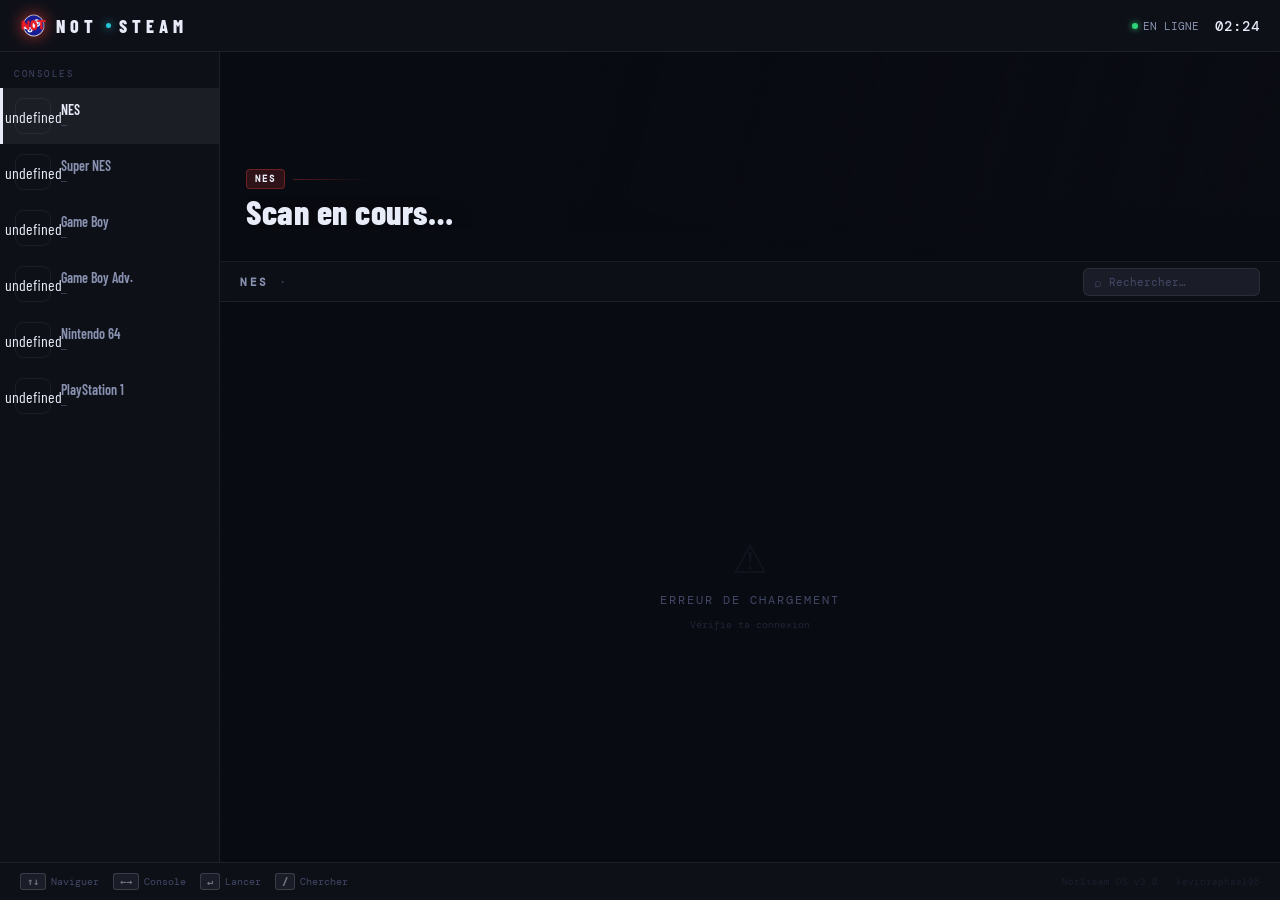
==== commit 73a24051: "Update index.html" ====
--- a/index.html
+++ b/index.html
@@ -14,15 +14,12 @@
   --s1:      #0e1018;
   --s2:      #141620;
   --s3:      #1a1d28;
-  --s4:      #20243200;
   --border:  rgba(255,255,255,0.07);
   --border2: rgba(255,255,255,0.14);
   --text:    #e8ecf8;
   --sub:     #8892b0;
   --muted:   #424866;
   --acc:     #ff4438;
-  --acc2:    #ff7b6b;
-  --blue:    #3d8bff;
   --cyan:    #26c6d8;
   --green:   #2ed47a;
   --mono:    'DM Mono', monospace;
@@ -33,7 +30,7 @@
   --botbar:  38px;
 }
 
-html,body { height:100%; overflow:hidden; }
+html,body{height:100%;overflow:hidden}
 
 body {
   background: var(--bg);
@@ -45,400 +42,370 @@
   -webkit-font-smoothing: antialiased;
 }
 
-/* Subtle grid bg */
 body::after {
-  content:''; position:fixed; inset:0; pointer-events:none; z-index:0;
+  content:'';position:fixed;inset:0;pointer-events:none;z-index:0;
   background-image:
-    linear-gradient(rgba(61,139,255,0.018) 1px, transparent 1px),
-    linear-gradient(90deg, rgba(61,139,255,0.018) 1px, transparent 1px);
-  background-size: 48px 48px;
-}
-
-/* ══ TOPBAR ══════════════════════════════════════════ */
+    linear-gradient(rgba(61,139,255,0.015) 1px,transparent 1px),
+    linear-gradient(90deg,rgba(61,139,255,0.015) 1px,transparent 1px);
+  background-size:48px 48px;
+}
+
+/* ── TOPBAR ── */
 .topbar {
-  height: var(--topbar);
-  background: var(--s1);
-  border-bottom: 1px solid var(--border);
-  display: flex;
-  align-items: center;
-  justify-content: space-between;
-  padding: 0 20px;
-  flex-shrink: 0;
-  position: relative;
-  z-index: 200;
+  height:var(--topbar);
+  background:var(--s1);
+  border-bottom:1px solid var(--border);
+  display:flex;align-items:center;justify-content:space-between;
+  padding:0 20px;flex-shrink:0;position:relative;z-index:200;
 }
 
 .logo {
-  display: flex;
-  align-items: center;
-  gap: 8px;
-  font-family: var(--disp);
-  font-size: 18px;
-  font-weight: 800;
-  letter-spacing: 5px;
-  text-transform: uppercase;
-}
-.logo img {
-  width: 28px; height: 28px;
-  object-fit: contain;
-  filter: drop-shadow(0 0 8px rgba(255,68,56,0.7));
-}
-.logo-not   { color: var(--acc); }
-.logo-dot   {
-  width: 5px; height: 5px; border-radius: 50%;
-  background: var(--cyan); box-shadow: 0 0 8px var(--cyan);
-  animation: pulse 2.4s ease-in-out infinite;
-}
-.logo-steam { color: var(--text); }
-@keyframes pulse { 0%,100%{opacity:1;transform:scale(1)} 50%{opacity:.3;transform:scale(.7)} }
-
-.topbar-right {
-  display: flex; align-items: center; gap: 16px;
-  font-family: var(--mono); font-size: 11px; color: var(--sub);
-}
-.online { display:flex; align-items:center; gap:5px; }
-.online-dot { width:6px;height:6px;border-radius:50%;background:var(--green);box-shadow:0 0 6px var(--green);animation:pulse 2.4s ease-in-out infinite; }
-#clock { color: var(--text); font-size: 14px; font-weight:500; letter-spacing:1px; }
-
-/* mobile burger */
-.burger {
-  display: none;
-  flex-direction: column; gap: 5px;
-  padding: 6px; border-radius: var(--r);
-  background: var(--s2); border: 1px solid var(--border);
-  cursor: pointer;
-}
-.burger span { width:18px;height:2px;background:var(--sub);border-radius:2px;transition:all .2s; }
-
-/* ══ LAYOUT ══════════════════════════════════════════ */
-.layout {
-  display: flex;
-  flex: 1;
-  overflow: hidden;
-  position: relative;
-  z-index: 1;
-}
-
-/* ══ SIDEBAR ══════════════════════════════════════════ */
+  display:flex;align-items:center;gap:8px;
+  font-family:var(--disp);font-size:18px;font-weight:800;
+  letter-spacing:5px;text-transform:uppercase;
+}
+.logo img{width:28px;height:28px;object-fit:contain;filter:drop-shadow(0 0 8px rgba(255,68,56,0.7))}
+.logo-not{color:var(--acc)}
+.logo-dot{
+  width:5px;height:5px;border-radius:50%;
+  background:var(--cyan);box-shadow:0 0 8px var(--cyan);
+  animation:pulse 2.4s ease-in-out infinite;
+}
+.logo-steam{color:var(--text)}
+@keyframes pulse{0%,100%{opacity:1;transform:scale(1)}50%{opacity:.3;transform:scale(.7)}}
+
+.topbar-right{display:flex;align-items:center;gap:16px;font-family:var(--mono);font-size:11px;color:var(--sub)}
+.online{display:flex;align-items:center;gap:5px}
+.online-dot{width:6px;height:6px;border-radius:50%;background:var(--green);box-shadow:0 0 6px var(--green);animation:pulse 2.4s ease-in-out infinite}
+#clock{color:var(--text);font-size:14px;font-weight:500;letter-spacing:1px}
+
+.burger{
+  display:none;flex-direction:column;gap:5px;
+  padding:6px;border-radius:var(--r);
+  background:var(--s2);border:1px solid var(--border);
+}
+.burger span{width:18px;height:2px;background:var(--sub);border-radius:2px;transition:all .2s}
+
+/* ── LAYOUT ── */
+.layout{display:flex;flex:1;overflow:hidden;position:relative;z-index:1}
+
+/* ── SIDEBAR ── */
 .sidebar {
-  width: var(--sidebar);
-  background: var(--s1);
-  border-right: 1px solid var(--border);
-  display: flex; flex-direction: column;
-  flex-shrink: 0;
-  overflow-y: auto;
-  scrollbar-width: none;
-  transition: transform .25s cubic-bezier(.4,0,.2,1);
-}
-.sidebar::-webkit-scrollbar { display:none; }
-
-.sidebar-section {
-  padding: 14px 14px 6px;
-  font-family: var(--mono);
-  font-size: 9px;
-  letter-spacing: 2.5px;
-  text-transform: uppercase;
-  color: var(--muted);
-}
-
-.console-item {
-  display: flex;
-  align-items: center;
-  gap: 10px;
-  padding: 10px 12px;
-  cursor: pointer;
-  border-left: 3px solid transparent;
-  transition: background .1s, border-color .1s;
-  position: relative;
-}
-.console-item:hover { background: rgba(255,255,255,.04); }
-.console-item.active {
-  background: rgba(255,255,255,.06);
-  border-left-color: var(--ci-color, var(--acc));
-}
-.console-item.active .console-name { color: var(--text); }
-
-.ci-icon {
-  width: 34px; height: 34px; border-radius: 8px;
-  display: flex; align-items: center; justify-content: center;
-  font-size: 15px; flex-shrink: 0;
-}
-.ci-name-wrap { flex:1; min-width:0; }
-.console-name { font-size: 14px; font-weight: 600; color: var(--sub); }
-.console-count { font-family:var(--mono); font-size:10px; color:var(--muted); }
-
-/* ══ CONTENT ══════════════════════════════════════════ */
-.content {
-  flex: 1;
-  display: flex; flex-direction: column;
-  overflow: hidden;
-}
-
-/* ══ HERO ══════════════════════════════════════════════ */
-.hero {
-  height: 200px;
-  flex-shrink: 0;
-  position: relative;
-  overflow: hidden;
-  border-bottom: 1px solid var(--border);
-}
-.hero-bg {
-  position: absolute; inset: 0;
-  transition: background .35s;
-}
-.hero-fade {
-  position: absolute; inset: 0;
-  background: linear-gradient(90deg, rgba(9,11,18,1) 20%, rgba(9,11,18,.75) 60%, rgba(9,11,18,.15) 100%);
-}
-.hero-body {
-  position: absolute; inset: 0;
-  display: flex; flex-direction: column; justify-content: flex-end;
-  padding: 20px 24px;
-}
-.hero-console {
-  font-family: var(--mono);
-  font-size: 9px; letter-spacing: 3px; text-transform: uppercase;
-  color: var(--acc); margin-bottom: 5px;
-  transition: color .25s;
-}
-.hero-title {
-  font-size: 32px; font-weight: 800; line-height: 1;
-  letter-spacing: .5px;
-  white-space: nowrap; overflow: hidden; text-overflow: ellipsis;
-  max-width: 520px; margin-bottom: 8px;
-}
-.hero-meta {
-  display: flex; gap: 12px; align-items: center;
-  font-family: var(--mono); font-size: 10px; color: var(--sub);
-  margin-bottom: 14px;
-}
-.hero-meta-sep { opacity:.3; }
-
-.btn-launch {
-  display: none;
-  align-items: center; gap: 8px;
-  background: var(--acc);
-  color: #fff;
-  padding: 9px 22px;
-  border-radius: var(--r);
-  font-family: var(--disp); font-size: 14px; font-weight: 700; letter-spacing: 2px;
-  text-transform: uppercase;
-  box-shadow: 0 2px 20px rgba(255,68,56,.35);
-  transition: background .12s, transform .12s, box-shadow .12s;
-  width: fit-content; cursor: pointer;
-}
-.btn-launch.show { display: flex; }
-.btn-launch:hover { background: #e0302a; transform: translateY(-1px); box-shadow: 0 4px 26px rgba(255,68,56,.5); }
-.btn-launch:active { transform: translateY(0); }
-
-.hero-loadbar {
-  position: absolute; bottom: 0; left: 0; height: 2px;
-  background: linear-gradient(90deg, var(--acc), var(--cyan));
-  box-shadow: 0 0 10px var(--acc);
-  border-radius: 0 1px 1px 0;
-  transition: width .2s;
-}
-
-/* ══ TOOLBAR ══════════════════════════════════════════ */
-.toolbar {
-  height: 42px;
-  display: flex; align-items: center; justify-content: space-between;
-  padding: 0 20px;
-  border-bottom: 1px solid var(--border);
-  background: rgba(14,16,24,.8);
-  flex-shrink: 0;
-  gap: 10px;
-}
-.toolbar-left { display:flex; align-items:center; gap:8px; min-width:0; }
-.tb-title {
-  font-size: 11px; font-weight: 600; letter-spacing: 2.5px;
-  text-transform: uppercase; color: var(--sub);
-  font-family: var(--mono);
-}
-.tb-count { font-family:var(--mono); font-size:10px; color:var(--muted); }
-
-.search-box {
-  display: flex; align-items: center; gap: 7px;
-  background: var(--s3); border: 1px solid var(--border);
-  border-radius: var(--r); padding: 6px 10px;
-  transition: border-color .15s;
-  flex-shrink: 0;
-}
-.search-box:focus-within { border-color: rgba(61,139,255,.4); }
-.search-box span { color: var(--muted); font-size: 13px; }
-.search-box input {
-  background: none; color: var(--text);
-  font-family: var(--mono); font-size: 11px;
-  width: 140px;
-}
-.search-box input::placeholder { color: var(--muted); }
-
-/* ══ GAME LIST ══════════════════════════════════════════ */
-.game-list {
-  flex: 1; overflow-y: auto;
-  scrollbar-width: thin;
-  scrollbar-color: rgba(255,255,255,.06) transparent;
-}
-.game-list::-webkit-scrollbar { width: 4px; }
-.game-list::-webkit-scrollbar-thumb { background: rgba(255,255,255,.06); border-radius: 2px; }
-
-.game-row {
-  display: flex; align-items: center; gap: 12px;
-  padding: 9px 20px;
-  border-bottom: 1px solid rgba(255,255,255,.04);
-  border-left: 3px solid transparent;
-  cursor: pointer;
-  transition: background .08s;
-}
-.game-row:hover { background: rgba(255,255,255,.04); }
-.game-row.focused {
-  background: rgba(255,255,255,.06);
-  border-left-color: var(--gr-color, var(--acc));
-}
-
-.gr-thumb {
-  width: 40px; height: 30px; border-radius: 5px;
-  display: flex; align-items: center; justify-content: center;
-  font-size: 14px; flex-shrink: 0;
-  border: 1px solid rgba(255,255,255,.07);
-}
-.gr-info { flex:1; min-width:0; }
-.gr-name {
-  font-size: 14px; font-weight: 600; color: #9daac8;
-  white-space: nowrap; overflow: hidden; text-overflow: ellipsis;
-}
-.game-row.focused .gr-name { color: var(--text); }
-.gr-sub { font-family:var(--mono); font-size:10px; color:var(--muted); margin-top:1px; }
-.gr-size { font-family:var(--mono); font-size:10px; color:var(--muted); flex-shrink:0; }
-
-.empty-state {
-  display: flex; flex-direction: column; align-items: center; justify-content: center;
-  height: 100%; gap: 10px; color: var(--muted);
-}
-.empty-icon { font-size: 38px; opacity:.18; }
-.empty-title { font-size:12px; letter-spacing:2px; text-transform:uppercase; }
-.empty-sub { font-family:var(--mono); font-size:10px; opacity:.45; }
-
-/* ══ BOTTOMBAR ══════════════════════════════════════════ */
-.bottombar {
-  height: var(--botbar);
-  background: var(--s1); border-top: 1px solid var(--border);
-  display: flex; align-items: center; justify-content: space-between;
-  padding: 0 20px; flex-shrink: 0;
-  font-family: var(--mono); font-size: 10px; color: var(--muted);
-  position: relative; z-index: 200;
-}
-.hints { display:flex; gap:14px; align-items:center; }
-.hint { display:flex; align-items:center; gap:5px; }
-.hkey {
-  background: var(--s3); border: 1px solid var(--border2);
-  border-radius: 3px; padding: 1px 6px; font-size: 10px;
-  color: rgba(255,255,255,.45); font-weight: 600;
-  min-width: 20px; text-align: center;
-}
-.version { font-size:9px; opacity:.28; letter-spacing:1px; }
-
-/* ══ EMULATOR OVERLAY ══════════════════════════════════ */
-#emulator-overlay {
-  position: fixed; inset: 0;
-  background: #000;
-  z-index: 1000;
-  display: flex; flex-direction: column;
-  animation: fadeIn .18s ease;
-}
-@keyframes fadeIn { from{opacity:0} to{opacity:1} }
-#emulator-overlay.hidden { display: none !important; }
-
-.emu-bar {
-  height: 46px;
-  background: rgba(8,10,16,.98); border-bottom: 1px solid var(--border);
-  display: flex; align-items: center; justify-content: space-between;
-  padding: 0 16px; flex-shrink: 0; z-index: 10;
-}
-.emu-left { display:flex; align-items:center; gap:10px; }
-.emu-badge {
-  font-family: var(--mono); font-size: 9px; letter-spacing: 2px;
-  font-weight: 600; padding: 3px 8px; border-radius: 4px;
-}
-.emu-title { font-size: 15px; font-weight: 700; letter-spacing: .5px; }
-.emu-sep { color: var(--border2); margin: 0 2px; }
-
-.btn-quit {
-  display: flex; align-items: center; gap: 6px;
-  background: rgba(255,68,56,.1); color: var(--acc);
-  border: 1px solid rgba(255,68,56,.25); border-radius: var(--r);
-  padding: 7px 16px;
-  font-family: var(--disp); font-weight: 700; font-size: 13px;
-  letter-spacing: 1.5px; text-transform: uppercase;
-  transition: background .12s, border-color .12s;
-}
-.btn-quit:hover { background: rgba(255,68,56,.22); border-color: rgba(255,68,56,.5); }
-
-#display {
-  flex: 1; width: 100%;
-  min-height: 0; overflow: hidden;
-  position: relative;
-  background: #000;
-}
-
-/* ══ MOBILE SIDEBAR OVERLAY ══════════════════════════════ */
-.sidebar-overlay {
-  display: none;
-  position: fixed; inset: 0;
-  background: rgba(0,0,0,.7);
-  z-index: 150;
-  backdrop-filter: blur(4px);
-}
-
-/* ══ RESPONSIVE ══════════════════════════════════════════ */
-@media (max-width: 700px) {
-  :root {
-    --topbar: 48px;
-    --botbar: 42px;
+  width:var(--sidebar);
+  background:var(--s1);
+  border-right:1px solid var(--border);
+  display:flex;flex-direction:column;
+  flex-shrink:0;overflow-y:auto;
+  scrollbar-width:none;
+  transition:transform .25s cubic-bezier(.4,0,.2,1);
+}
+.sidebar::-webkit-scrollbar{display:none}
+
+.sidebar-section{
+  padding:16px 14px 8px;
+  font-family:var(--mono);font-size:9px;
+  letter-spacing:2.5px;text-transform:uppercase;color:var(--muted);
+}
+
+.console-item{
+  display:flex;align-items:center;gap:10px;
+  padding:10px 12px;cursor:pointer;
+  border-left:3px solid transparent;
+  transition:background .1s,border-color .1s;
+  position:relative;
+}
+.console-item:hover{background:rgba(255,255,255,.04)}
+.console-item.active{
+  background:rgba(255,255,255,.06);
+  border-left-color:var(--ci-color,var(--acc));
+}
+.console-item.active .console-name{color:var(--text)}
+
+.ci-icon{
+  width:36px;height:36px;border-radius:8px;
+  display:flex;align-items:center;justify-content:center;
+  font-size:16px;flex-shrink:0;
+  border:1px solid rgba(255,255,255,.06);
+}
+.ci-name-wrap{flex:1;min-width:0}
+.console-name{font-size:14px;font-weight:600;color:var(--sub);white-space:nowrap;overflow:hidden;text-overflow:ellipsis}
+.console-count{font-family:var(--mono);font-size:10px;color:var(--muted);margin-top:1px}
+
+/* ── CONTENT ── */
+.content{flex:1;display:flex;flex-direction:column;overflow:hidden}
+
+/* ── HERO ── */
+.hero{
+  height:210px;flex-shrink:0;
+  position:relative;overflow:hidden;
+  border-bottom:1px solid var(--border);
+}
+.hero-bg{position:absolute;inset:0;transition:background .4s}
+.hero-noise{
+  position:absolute;inset:0;pointer-events:none;
+  background-image:url("data:image/svg+xml,%3Csvg viewBox='0 0 200 200' xmlns='http://www.w3.org/2000/svg'%3E%3Cfilter id='n'%3E%3CfeTurbulence type='fractalNoise' baseFrequency='.85' numOctaves='4' stitchTiles='stitch'/%3E%3C/filter%3E%3Crect width='100%25' height='100%25' filter='url(%23n)' opacity='.03'/%3E%3C/svg%3E");
+  background-size:200px;opacity:.4;
+}
+.hero-fade{
+  position:absolute;inset:0;
+  background:linear-gradient(105deg,rgba(9,11,18,1) 28%,rgba(9,11,18,.8) 55%,rgba(9,11,18,.1) 100%);
+}
+.hero-fade-bottom{
+  position:absolute;bottom:0;left:0;right:0;height:60px;
+  background:linear-gradient(to top,var(--bg),transparent);
+}
+.hero-body{
+  position:absolute;inset:0;
+  display:flex;flex-direction:column;justify-content:flex-end;
+  padding:22px 26px;
+}
+.hero-eyebrow{
+  display:flex;align-items:center;gap:8px;margin-bottom:6px;
+}
+.hero-badge{
+  font-family:var(--mono);font-size:9px;letter-spacing:2px;
+  text-transform:uppercase;font-weight:600;
+  padding:3px 8px;border-radius:4px;
+  background:rgba(255,68,56,.15);color:var(--acc);
+  border:1px solid rgba(255,68,56,.3);
+  transition:all .25s;
+}
+.hero-line{flex:1;height:1px;background:linear-gradient(90deg,rgba(255,68,56,.3),transparent);max-width:80px}
+
+.hero-title{
+  font-size:34px;font-weight:800;line-height:1;
+  letter-spacing:.5px;
+  white-space:nowrap;overflow:hidden;text-overflow:ellipsis;
+  max-width:540px;margin-bottom:10px;
+  text-shadow:0 2px 20px rgba(0,0,0,.5);
+}
+.hero-meta{
+  display:flex;gap:14px;align-items:center;
+  font-family:var(--mono);font-size:10px;color:var(--sub);
+  margin-bottom:16px;
+}
+.hero-meta-sep{opacity:.25}
+.hero-meta-icon{font-size:11px;margin-right:3px;opacity:.6}
+
+.btn-launch{
+  display:none;align-items:center;gap:8px;
+  background:var(--acc);color:#fff;
+  padding:9px 22px;border-radius:var(--r);
+  font-family:var(--disp);font-size:15px;font-weight:700;letter-spacing:2px;
+  text-transform:uppercase;
+  box-shadow:0 0 0 1px rgba(255,68,56,.4),0 4px 24px rgba(255,68,56,.3);
+  transition:background .12s,transform .12s,box-shadow .12s;
+  width:fit-content;
+}
+.btn-launch.show{display:flex}
+.btn-launch:hover{background:#e0302a;transform:translateY(-1px);box-shadow:0 0 0 1px rgba(255,68,56,.6),0 6px 30px rgba(255,68,56,.45)}
+.btn-launch:active{transform:translateY(0)}
+.btn-launch-icon{font-size:13px;opacity:.9}
+
+.hero-loadbar{
+  position:absolute;bottom:0;left:0;height:2px;
+  background:linear-gradient(90deg,var(--acc),var(--cyan));
+  box-shadow:0 0 8px var(--acc);
+  border-radius:0 1px 1px 0;transition:width .2s;
+}
+
+/* ── TOOLBAR ── */
+.toolbar{
+  height:40px;
+  display:flex;align-items:center;justify-content:space-between;
+  padding:0 20px;
+  border-bottom:1px solid var(--border);
+  background:rgba(14,16,24,.9);
+  flex-shrink:0;gap:10px;
+  backdrop-filter:blur(8px);
+}
+.toolbar-left{display:flex;align-items:center;gap:10px;min-width:0}
+.tb-title{
+  font-size:11px;font-weight:600;letter-spacing:2.5px;
+  text-transform:uppercase;color:var(--sub);
+  font-family:var(--mono);white-space:nowrap;
+}
+.tb-sep{color:var(--muted);font-family:var(--mono);font-size:12px}
+.tb-count{font-family:var(--mono);font-size:10px;color:var(--muted)}
+
+.search-box{
+  display:flex;align-items:center;gap:7px;
+  background:var(--s3);border:1px solid var(--border);
+  border-radius:var(--r);padding:5px 10px;
+  transition:border-color .15s,background .15s;
+  flex-shrink:0;
+}
+.search-box:focus-within{border-color:rgba(255,68,56,.35);background:var(--s2)}
+.search-icon{color:var(--muted);font-size:13px;user-select:none}
+.search-box input{
+  background:none;color:var(--text);
+  font-family:var(--mono);font-size:11px;width:140px;
+}
+.search-box input::placeholder{color:var(--muted)}
+
+/* ── GAME LIST ── */
+.game-list{
+  flex:1;overflow-y:auto;
+  scrollbar-width:thin;
+  scrollbar-color:rgba(255,255,255,.06) transparent;
+}
+.game-list::-webkit-scrollbar{width:4px}
+.game-list::-webkit-scrollbar-thumb{background:rgba(255,255,255,.06);border-radius:2px}
+
+.game-row{
+  display:flex;align-items:center;gap:12px;
+  padding:9px 20px;
+  border-bottom:1px solid rgba(255,255,255,.035);
+  border-left:3px solid transparent;
+  cursor:pointer;transition:background .08s,border-color .08s;
+}
+.game-row:hover{background:rgba(255,255,255,.04)}
+.game-row.focused{
+  background:rgba(255,255,255,.06);
+  border-left-color:var(--gr-color,var(--acc));
+}
+
+.gr-num{
+  font-family:var(--mono);font-size:9px;color:var(--muted);
+  width:22px;text-align:right;flex-shrink:0;user-select:none;
+}
+.gr-thumb{
+  width:38px;height:28px;border-radius:5px;
+  display:flex;align-items:center;justify-content:center;
+  font-size:14px;flex-shrink:0;
+  border:1px solid rgba(255,255,255,.07);
+  transition:border-color .1s;
+}
+.game-row.focused .gr-thumb{border-color:rgba(255,255,255,.18)}
+.gr-info{flex:1;min-width:0}
+.gr-name{
+  font-size:14px;font-weight:600;color:#9daac8;
+  white-space:nowrap;overflow:hidden;text-overflow:ellipsis;
+  transition:color .08s;
+}
+.game-row.focused .gr-name{color:var(--text)}
+.gr-sub{font-family:var(--mono);font-size:10px;color:var(--muted);margin-top:1px}
+.gr-size{font-family:var(--mono);font-size:10px;color:var(--muted);flex-shrink:0}
+.gr-arrow{
+  font-size:12px;color:var(--muted);flex-shrink:0;
+  opacity:0;transition:opacity .1s,transform .1s;
+}
+.game-row:hover .gr-arrow,.game-row.focused .gr-arrow{opacity:1;transform:translateX(2px)}
+
+.empty-state{
+  display:flex;flex-direction:column;align-items:center;justify-content:center;
+  height:100%;gap:10px;color:var(--muted);
+}
+.empty-icon{font-size:40px;opacity:.15}
+.empty-title{font-size:12px;letter-spacing:2px;text-transform:uppercase;font-family:var(--mono)}
+.empty-sub{font-family:var(--mono);font-size:10px;opacity:.4}
+
+/* ── LOADING ── */
+.state-loading{
+  display:flex;flex-direction:column;align-items:center;justify-content:center;
+  gap:14px;padding:40px 0;color:var(--muted);font-family:var(--mono);font-size:11px;
+}
+.spinner{
+  width:18px;height:18px;
+  border:2px solid rgba(255,255,255,.08);
+  border-top-color:var(--acc);
+  border-radius:50%;animation:spin .7s linear infinite;
+}
+@keyframes spin{to{transform:rotate(360deg)}}
+
+/* ── BOTTOMBAR ── */
+.bottombar{
+  height:var(--botbar);
+  background:var(--s1);border-top:1px solid var(--border);
+  display:flex;align-items:center;justify-content:space-between;
+  padding:0 20px;flex-shrink:0;
+  font-family:var(--mono);font-size:10px;color:var(--muted);
+  position:relative;z-index:200;
+}
+.hints{display:flex;gap:14px;align-items:center}
+.hint{display:flex;align-items:center;gap:5px}
+.hkey{
+  background:var(--s3);border:1px solid var(--border2);
+  border-radius:3px;padding:1px 6px;font-size:10px;
+  color:rgba(255,255,255,.4);font-weight:600;
+  min-width:20px;text-align:center;
+}
+.version{font-size:9px;opacity:.25;letter-spacing:1px}
+
+/* ── EMULATOR OVERLAY ── */
+#emulator-overlay{
+  position:fixed;inset:0;background:#000;
+  z-index:1000;display:flex;flex-direction:column;
+  animation:fadeIn .18s ease;
+}
+@keyframes fadeIn{from{opacity:0}to{opacity:1}}
+#emulator-overlay.hidden{display:none!important}
+
+.emu-bar{
+  height:46px;
+  background:rgba(8,10,16,.98);border-bottom:1px solid var(--border);
+  display:flex;align-items:center;justify-content:space-between;
+  padding:0 16px;flex-shrink:0;z-index:10;
+}
+.emu-left{display:flex;align-items:center;gap:10px}
+.emu-badge{
+  font-family:var(--mono);font-size:9px;letter-spacing:2px;
+  font-weight:600;padding:3px 8px;border-radius:4px;
+}
+.emu-title{font-size:15px;font-weight:700;letter-spacing:.5px}
+.emu-sep{color:var(--border2);margin:0 2px}
+
+.btn-quit{
+  display:flex;align-items:center;gap:6px;
+  background:rgba(255,68,56,.1);color:var(--acc);
+  border:1px solid rgba(255,68,56,.25);border-radius:var(--r);
+  padding:7px 16px;
+  font-family:var(--disp);font-weight:700;font-size:13px;
+  letter-spacing:1.5px;text-transform:uppercase;
+  transition:background .12s,border-color .12s;
+}
+.btn-quit:hover{background:rgba(255,68,56,.22);border-color:rgba(255,68,56,.5)}
+
+#display{
+  flex:1;width:100%;min-height:0;overflow:hidden;
+  position:relative;background:#000;
+}
+
+/* ── MOBILE SIDEBAR OVERLAY ── */
+.sidebar-overlay{
+  display:none;position:fixed;inset:0;
+  background:rgba(0,0,0,.7);z-index:150;
+  backdrop-filter:blur(4px);
+}
+
+/* ── RESPONSIVE ── */
+@media(max-width:700px){
+  :root{--topbar:48px;--botbar:42px}
+  .burger{display:flex}
+  .topbar-hints{display:none}
+  .sidebar{
+    position:fixed;top:0;left:0;bottom:0;width:240px;
+    z-index:300;transform:translateX(-100%);
+    box-shadow:4px 0 24px rgba(0,0,0,.6);
   }
-
-  /* burger visible */
-  .burger { display: flex; }
-  .topbar-hints { display: none; }
-
-  /* sidebar devient un drawer */
-  .sidebar {
-    position: fixed;
-    top: 0; left: 0; bottom: 0;
-    width: 240px;
-    z-index: 300;
-    transform: translateX(-100%);
-    box-shadow: 4px 0 24px rgba(0,0,0,.6);
-  }
-  .sidebar.open { transform: translateX(0); }
-  .sidebar-overlay.open { display: block; }
-
-  /* hero plus compact */
-  .hero { height: 160px; }
-  .hero-title { font-size: 24px; max-width: 100%; }
-  .hero-body { padding: 16px 16px; }
-  .hero-meta { display: none !important; }
-  .btn-launch { padding: 8px 18px; font-size: 13px; }
-
-  /* toolbar */
-  .toolbar { padding: 0 12px; }
-  .search-box input { width: 110px; }
-
-  /* game rows */
-  .game-row { padding: 10px 14px; }
-  .gr-size { display: none; }
-  .gr-name { font-size: 13px; }
-
-  /* bottombar */
-  .bottombar { padding: 0 14px; }
-  .hints { gap: 10px; }
-  .hint:nth-child(n+3) { display: none; }
-
-  /* emu bar */
-  .emu-bar { padding: 0 12px; height: 44px; }
-  .emu-sep, .emu-title { display: none; }
-
-  .version { display: none; }
+  .sidebar.open{transform:translateX(0)}
+  .sidebar-overlay.open{display:block}
+  .hero{height:170px}
+  .hero-title{font-size:26px;max-width:100%}
+  .hero-body{padding:16px 16px}
+  .hero-meta{display:none!important}
+  .btn-launch{padding:8px 18px;font-size:13px}
+  .toolbar{padding:0 12px}
+  .search-box input{width:110px}
+  .game-row{padding:10px 14px}
+  .gr-size,.gr-num{display:none}
+  .gr-name{font-size:13px}
+  .bottombar{padding:0 14px}
+  .hints{gap:10px}
+  .hint:nth-child(n+3){display:none}
+  .emu-bar{padding:0 12px;height:44px}
+  .emu-sep,.emu-title{display:none}
+  .version{display:none}
 }
 </style>
 </head>
@@ -447,7 +414,7 @@
 <!-- TOPBAR -->
 <header class="topbar">
   <div class="logo">
-    <img src="notsteam.png" alt="">
+    <img src="notsteam.png" alt="" onerror="this.style.display='none'">
     <span class="logo-not">NOT</span>
     <div class="logo-dot"></div>
     <span class="logo-steam">STEAM</span>
@@ -464,7 +431,6 @@
 <!-- LAYOUT -->
 <div class="layout">
 
-  <!-- Sidebar overlay (mobile) -->
   <div class="sidebar-overlay" id="sidebar-overlay"></div>
 
   <!-- SIDEBAR -->
@@ -479,16 +445,23 @@
     <!-- HERO -->
     <div class="hero">
       <div class="hero-bg" id="hero-bg"></div>
+      <div class="hero-noise"></div>
       <div class="hero-fade"></div>
+      <div class="hero-fade-bottom"></div>
       <div class="hero-body">
-        <div class="hero-console" id="hero-console">NOTSTEAM OS</div>
+        <div class="hero-eyebrow">
+          <div class="hero-badge" id="hero-badge">NOTSTEAM OS</div>
+          <div class="hero-line"></div>
+        </div>
         <div class="hero-title" id="hero-title">Choisir un jeu</div>
         <div class="hero-meta" id="hero-meta" style="display:none">
-          <span id="hero-size">—</span>
+          <span><span class="hero-meta-icon">◈</span><span id="hero-size">—</span></span>
           <span class="hero-meta-sep">·</span>
           <span id="hero-file">—</span>
         </div>
-        <button class="btn-launch" id="btn-launch" onclick="launchSelected()">▶ LANCER</button>
+        <button class="btn-launch" id="btn-launch">
+          <span class="btn-launch-icon">▶</span> LANCER
+        </button>
       </div>
       <div class="hero-loadbar" id="loadbar" style="width:0%"></div>
     </div>
@@ -497,10 +470,11 @@
     <div class="toolbar">
       <div class="toolbar-left">
         <span class="tb-title" id="tb-title">—</span>
+        <span class="tb-sep">·</span>
         <span class="tb-count" id="tb-count"></span>
       </div>
       <div class="search-box">
-        <span>⌕</span>
+        <span class="search-icon">⌕</span>
         <input type="text" id="search" placeholder="Rechercher…" autocomplete="off" spellcheck="false">
       </div>
     </div>
@@ -519,14 +493,14 @@
     <div class="hint"><span class="hkey">↵</span>Lancer</div>
     <div class="hint"><span class="hkey">/</span>Chercher</div>
   </div>
-  <span class="version">NotSteam OS v2.3 · kevinraphael95</span>
+  <span class="version">NotSteam OS v3.0 · kevinraphael95</span>
 </footer>
 
 <!-- EMULATOR OVERLAY -->
 <div id="emulator-overlay" class="hidden">
   <div class="emu-bar">
     <div class="emu-left">
-      <span class="emu-badge" id="emu-badge"></span>
+      <span class="emu-badge" id="emu-badge-bar"></span>
       <span class="emu-sep">|</span>
       <span class="emu-title" id="emu-title"></span>
     </div>
@@ -535,295 +509,24 @@
   <div id="display"></div>
 </div>
 
+<script type="module" src="app.js"></script>
+
 <script>
-'use strict';
-
-const GH_USER = 'kevinraphael95';
-const GH_REPO = 'notsteam';
-const API = `https://api.github.com/repos/${GH_USER}/${GH_REPO}/contents/`;
-const RAW = `https://raw.githubusercontent.com/${GH_USER}/${GH_REPO}/main/`;
-
-const CONSOLES = [
-  { id:'nes',  name:'NES',           short:'NES',  icon:'🕹️', ext:'.nes', core:'nes',  color:'#ff4438', folder:'nes'  },
-  { id:'gba',  name:'Game Boy Adv.', short:'GBA',  icon:'🎮', ext:'.gba', core:'gba',  color:'#8b5cf6', folder:'gba'  },
-  { id:'snes', name:'Super NES',     short:'SNES', icon:'🎯', ext:'.sfc', core:'snes', color:'#3d8bff', folder:'snes' },
-  { id:'gb',   name:'Game Boy',      short:'GB',   icon:'📱', ext:'.gb',  core:'gb',   color:'#22c55e', folder:'gb'   },
-  { id:'n64',  name:'Nintendo 64',   short:'N64',  icon:'🌀', ext:'.z64', core:'n64',  color:'#06b6d4', folder:'n64'  },
-  { id:'ps1',  name:'PlayStation',   short:'PS1',  icon:'💿', ext:'.bin', core:'psx',  color:'#6366f1', folder:'ps1'  },
-];
-
-const state = {
-  idx: 0, games: [], filtered: [],
-  gameIdx: -1, loading: false, gpLast: 0
-};
-
-const $  = id => document.getElementById(id);
-const $$ = s  => document.querySelectorAll(s);
-
-/* CLOCK */
-function tick() {
-  $('clock').textContent = new Date().toLocaleTimeString('fr-FR',{hour:'2-digit',minute:'2-digit'});
-}
-tick(); setInterval(tick, 1000);
-
-/* MOBILE SIDEBAR */
-$('burger').addEventListener('click', () => {
-  $('sidebar').classList.toggle('open');
-  $('sidebar-overlay').classList.toggle('open');
-});
-$('sidebar-overlay').addEventListener('click', closeSidebar);
-function closeSidebar() {
-  $('sidebar').classList.remove('open');
-  $('sidebar-overlay').classList.remove('open');
-}
-
-/* SIDEBAR RENDER */
-function renderSidebar() {
-  $('console-list').innerHTML = CONSOLES.map((c, i) => `
-    <div class="console-item ${i===0?'active':''}" id="si-${c.id}"
-         style="--ci-color:${c.color}"
-         onclick="pickConsole(${i});closeSidebar()">
-      <div class="ci-icon" style="background:${c.color}1c;color:${c.color}">${c.icon}</div>
-      <div class="ci-name-wrap">
-        <div class="console-name">${c.name}</div>
-        <div class="console-count" id="cnt-${c.id}">—</div>
-      </div>
-    </div>`).join('');
-}
-
-function updateSidebar() {
-  $$('.console-item').forEach((el, i) => el.classList.toggle('active', i === state.idx));
-}
-
-/* PICK CONSOLE */
-async function pickConsole(i) {
-  if (state.loading) return;
-  state.idx = i; state.games = []; state.filtered = []; state.gameIdx = -1;
-  const c = CONSOLES[i];
-
-  updateSidebar();
-  document.documentElement.style.setProperty('--acc', c.color);
-
-  $('hero-console').textContent = c.name.toUpperCase();
-  $('hero-console').style.color = c.color;
-  $('hero-title').textContent = 'Scan en cours…';
-  $('hero-meta').style.display = 'none';
-  $('btn-launch').classList.remove('show');
-  $('tb-title').textContent = c.name;
-  $('tb-count').textContent = '';
-  $('game-list').innerHTML = '';
-  $('search').value = '';
-
-  setLoading(true);
-  try {
-    const r = await fetch(API + c.folder);
-    if (!r.ok) throw new Error(r.status);
-    const files = await r.json();
-    state.games = files
-      .filter(f => f.type==='file' && f.name.toLowerCase().endsWith(c.ext))
-      .map(f => ({ title: f.name.slice(0,-c.ext.length).replace(/_/g,' '), file: f.name, size: f.size }));
-    $(`cnt-${c.id}`).textContent = `${state.games.length} ROM${state.games.length!==1?'s':''}`;
-  } catch { state.games = []; }
-  setLoading(false);
-
-  state.filtered = [...state.games];
-  renderGames();
-  if (state.filtered.length > 0) focusGame(0, false);
-  else { $('hero-title').textContent = 'Aucun jeu'; }
-}
-
-/* RENDER GAMES */
-function renderGames() {
-  const c = CONSOLES[state.idx];
-  $('tb-count').textContent = `${state.filtered.length} jeu${state.filtered.length!==1?'x':''}`;
-
-  if (!state.filtered.length) {
-    $('game-list').innerHTML = `<div class="empty-state">
-      <div class="empty-icon">${state.games.length?'🔍':'📦'}</div>
-      <div class="empty-title">${state.games.length?'Aucun résultat':'Dossier vide'}</div>
-      <div class="empty-sub">${state.games.length?'Modifie ta recherche':'/'+c.folder+'/ est vide'}</div>
-    </div>`;
-    return;
-  }
-
-  $('game-list').innerHTML = state.filtered.map((g, i) => `
-    <div class="game-row ${i===state.gameIdx?'focused':''}" id="gr-${i}"
-         style="--gr-color:${c.color}"
-         onclick="launchGame(${i})"
-         onmouseenter="focusGame(${i},false)">
-      <div class="gr-thumb" style="background:${c.color}1a;color:${c.color}">${c.icon}</div>
-      <div class="gr-info">
-        <div class="gr-name">${esc(g.title)}</div>
-        <div class="gr-sub">${c.short} · ${esc(g.file)}</div>
-      </div>
-      <div class="gr-size">${fmtSize(g.size)}</div>
-    </div>`).join('');
-}
-
-/* FOCUS GAME */
-function focusGame(i, scroll=true) {
-  state.gameIdx = i;
-  const g = state.filtered[i]; if (!g) return;
-  const c = CONSOLES[state.idx];
-
-  $('hero-title').textContent = g.title;
-  $('hero-console').textContent = c.name.toUpperCase();
-  $('hero-console').style.color = c.color;
-  $('hero-bg').style.background = `radial-gradient(ellipse at 80% 50%, ${c.color}20 0%, transparent 65%)`;
-  $('hero-meta').style.display = 'flex';
-  $('hero-size').textContent = fmtSize(g.size);
-  $('hero-file').textContent = g.file;
-  $('btn-launch').classList.add('show');
-
-  $$('.game-row').forEach((el, idx) => el.classList.toggle('focused', idx===i));
-  if (scroll) { const row = $(`gr-${i}`); if (row) row.scrollIntoView({block:'nearest'}); }
-}
-
-/* LAUNCH */
-function launchSelected() { if (state.gameIdx >= 0) launchGame(state.gameIdx); }
-
-function launchGame(i) {
-  const g = state.filtered[i ?? state.gameIdx];
-  const c = CONSOLES[state.idx];
-  if (!g || !c) return;
-
-  destroyEmulator();
-
-  $('emulator-overlay').classList.remove('hidden');
-  $('emu-title').textContent = g.title;
-  const badge = $('emu-badge');
-  badge.textContent = c.short;
-  badge.style.background = c.color + '28';
-  badge.style.color = c.color;
-  badge.style.border = `1px solid ${c.color}55`;
-
-  requestAnimationFrame(() => requestAnimationFrame(() => {
-    window.EJS_player         = '#display';
-    window.EJS_core           = c.core;
-    window.EJS_gameUrl        = RAW + c.folder + '/' + encodeURIComponent(g.file);
-    window.EJS_pathtodata     = 'https://cdn.emulatorjs.org/stable/data/';
-    window.EJS_startOnLoaded  = true;
-    window.EJS_gamepadEnabled = true;
-
-    const s = document.createElement('script');
-    s.id  = 'ejs-script';
-    s.src = 'https://cdn.emulatorjs.org/stable/data/loader.js?t=' + Date.now();
-    document.head.appendChild(s);
-  }));
-}
-
-/* DESTROY EMULATOR */
-function destroyEmulator() {
-  try { if (window.EJS_emulator) window.EJS_emulator.exit(); } catch {}
-  const s = document.getElementById('ejs-script');
-  if (s) s.remove();
-
-  // Remplace le nœud #display entier — coupe tous les listeners EJS
-  const old = $('display');
-  if (old) {
-    const fresh = document.createElement('div');
-    fresh.id = 'display';
-    old.parentNode.replaceChild(fresh, old);
-  }
-
-  // Nettoie éléments parasites EJS injectés hors #display
-  document.querySelectorAll('[id^="emulator"],[class*="emulatorjs"]').forEach(el => {
-    if (el.id !== 'emulator-overlay') el.remove();
-  });
-
-  ['EJS_player','EJS_core','EJS_gameUrl','EJS_pathtodata',
-   'EJS_startOnLoaded','EJS_gamepadEnabled','EJS_emulator']
-    .forEach(k => { try { delete window[k]; } catch {} });
-}
-
-$('quit-btn').addEventListener('click', () => {
-  destroyEmulator();
-  $('emulator-overlay').classList.add('hidden');
-});
-
-/* SEARCH */
-$('search').addEventListener('input', () => {
-  const q = $('search').value.toLowerCase().trim();
-  state.filtered = q
-    ? state.games.filter(g => g.title.toLowerCase().includes(q) || g.file.toLowerCase().includes(q))
-    : [...state.games];
-  state.gameIdx = -1;
-  renderGames();
-  if (state.filtered.length > 0) focusGame(0, false);
-});
-
-/* KEYBOARD NAV */
-document.addEventListener('keydown', e => {
-  if (!$('emulator-overlay').classList.contains('hidden')) return;
-  if (document.activeElement === $('search')) {
-    if (e.key === 'Escape') {
-      $('search').blur(); $('search').value = '';
-      $('search').dispatchEvent(new Event('input'));
-    }
-    return;
-  }
-  const map = {
-    ArrowUp:    () => { if (state.gameIdx > 0) focusGame(state.gameIdx - 1); },
-    ArrowDown:  () => { if (state.gameIdx < state.filtered.length-1) focusGame(state.gameIdx + 1); },
-    ArrowLeft:  () => { if (state.idx > 0) pickConsole(state.idx - 1); },
-    ArrowRight: () => { if (state.idx < CONSOLES.length-1) pickConsole(state.idx + 1); },
-    Enter:      () => { if (state.gameIdx >= 0) launchGame(state.gameIdx); },
-    '/':        () => $('search').focus(),
-  };
-  if (map[e.key]) { if (e.key !== '/') e.preventDefault(); map[e.key](); }
-});
-
-/* GAMEPAD */
-window.addEventListener('gamepadconnected', e => console.log('[NotSteam] Manette:', e.gamepad.id));
-
-function pollGamepad() {
-  const gp = navigator.getGamepads?.()[0];
-  if (!gp || !$('emulator-overlay').classList.contains('hidden')) return;
-  const now = Date.now();
-  if (now - state.gpLast < 160) return;
-  const up    = gp.axes[1] < -0.5 || gp.buttons[12]?.pressed;
-  const down  = gp.axes[1] >  0.5 || gp.buttons[13]?.pressed;
-  const left  = gp.axes[0] < -0.5 || gp.buttons[14]?.pressed;
-  const right = gp.axes[0] >  0.5 || gp.buttons[15]?.pressed;
-  const lb    = gp.buttons[4]?.pressed;
-  const rb    = gp.buttons[5]?.pressed;
-  const a     = gp.buttons[0]?.pressed;
-
-  if (up    && state.gameIdx > 0)                    { focusGame(state.gameIdx-1); state.gpLast=now; }
-  if (down  && state.gameIdx < state.filtered.length-1) { focusGame(state.gameIdx+1); state.gpLast=now; }
-  if ((lb||left)  && state.idx > 0)                 { pickConsole(state.idx-1); state.gpLast=now; }
-  if ((rb||right) && state.idx < CONSOLES.length-1) { pickConsole(state.idx+1); state.gpLast=now; }
-  if (a && state.gameIdx >= 0)                       { launchGame(state.gameIdx); state.gpLast=now; }
-}
-setInterval(pollGamepad, 16);
-
-/* LOADING BAR */
-let _lt = null;
-function setLoading(on) {
-  const bar = $('loadbar'); clearInterval(_lt);
-  if (on) {
-    let w = 0; bar.style.transition='width .2s ease'; bar.style.width='0%';
-    _lt = setInterval(() => { w = Math.min(w+Math.random()*14,90); bar.style.width=w+'%'; }, 100);
-  } else {
-    bar.style.transition='width .3s ease'; bar.style.width='100%';
-    setTimeout(() => { bar.style.transition='none'; bar.style.width='0%'; }, 350);
-  }
-}
-
-/* UTILS */
-function fmtSize(b) {
-  if (!b) return '—';
-  if (b<1024) return b+' B';
-  if (b<1048576) return (b/1024).toFixed(0)+' KB';
-  return (b/1048576).toFixed(1)+' MB';
-}
-function esc(s) {
-  return s.replace(/&/g,'&amp;').replace(/</g,'&lt;').replace(/>/g,'&gt;').replace(/"/g,'&quot;');
-}
-
-/* BOOT */
-renderSidebar();
-pickConsole(0);
+/* Clock */
+(function tick(){
+  document.getElementById('clock').textContent =
+    new Date().toLocaleTimeString('fr-FR',{hour:'2-digit',minute:'2-digit'});
+  setTimeout(tick,1000);
+})();
+
+/* Mobile sidebar */
+const burger  = document.getElementById('burger');
+const sidebar = document.getElementById('sidebar');
+const overlay = document.getElementById('sidebar-overlay');
+function closeSidebar(){sidebar.classList.remove('open');overlay.classList.remove('open')}
+burger.addEventListener('click',()=>{sidebar.classList.toggle('open');overlay.classList.toggle('open')});
+overlay.addEventListener('click',closeSidebar);
 </script>
+
 </body>
 </html>
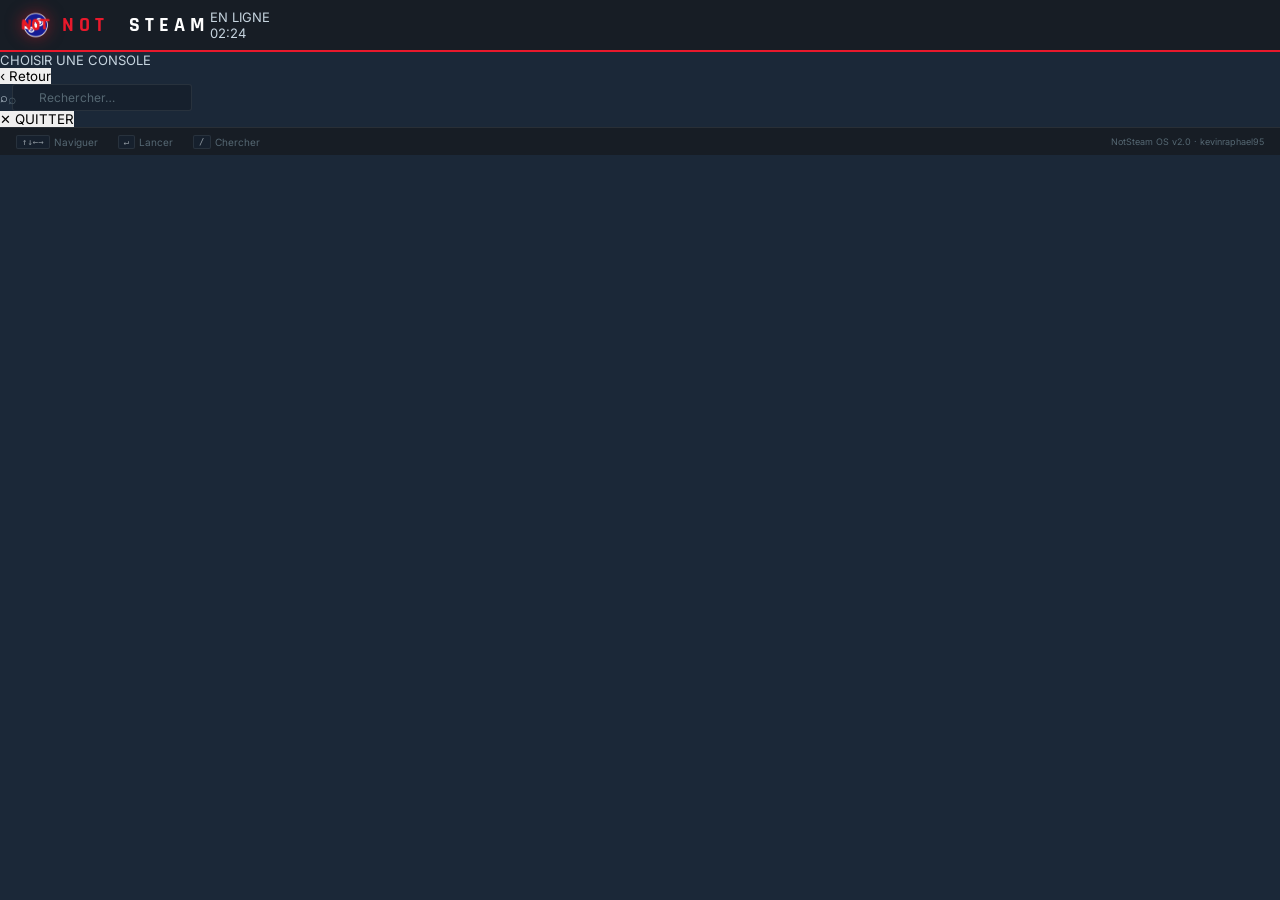
==== commit cab86266: "Update index.html" ====
--- a/index.html
+++ b/index.html
@@ -2,531 +2,73 @@
 <html lang="fr">
 <head>
 <meta charset="UTF-8">
-<meta name="viewport" content="width=device-width, initial-scale=1.0, maximum-scale=1.0, user-scalable=no">
+<meta name="viewport" content="width=device-width, initial-scale=1.0">
 <title>NotSteam OS</title>
-<link href="https://fonts.googleapis.com/css2?family=Barlow+Condensed:wght@400;600;700;800&family=DM+Mono:wght@400;500&display=swap" rel="stylesheet">
-<style>
-*,*::before,*::after{box-sizing:border-box;margin:0;padding:0}
-button,input{font-family:inherit;border:none;background:none;cursor:pointer;outline:none}
-
-:root {
-  --bg:      #090b12;
-  --s1:      #0e1018;
-  --s2:      #141620;
-  --s3:      #1a1d28;
-  --border:  rgba(255,255,255,0.07);
-  --border2: rgba(255,255,255,0.14);
-  --text:    #e8ecf8;
-  --sub:     #8892b0;
-  --muted:   #424866;
-  --acc:     #ff4438;
-  --cyan:    #26c6d8;
-  --green:   #2ed47a;
-  --mono:    'DM Mono', monospace;
-  --disp:    'Barlow Condensed', sans-serif;
-  --r:       6px;
-  --sidebar: 220px;
-  --topbar:  52px;
-  --botbar:  38px;
-}
-
-html,body{height:100%;overflow:hidden}
-
-body {
-  background: var(--bg);
-  color: var(--text);
-  font-family: var(--disp);
-  display: flex;
-  flex-direction: column;
-  height: 100vh;
-  -webkit-font-smoothing: antialiased;
-}
-
-body::after {
-  content:'';position:fixed;inset:0;pointer-events:none;z-index:0;
-  background-image:
-    linear-gradient(rgba(61,139,255,0.015) 1px,transparent 1px),
-    linear-gradient(90deg,rgba(61,139,255,0.015) 1px,transparent 1px);
-  background-size:48px 48px;
-}
-
-/* ── TOPBAR ── */
-.topbar {
-  height:var(--topbar);
-  background:var(--s1);
-  border-bottom:1px solid var(--border);
-  display:flex;align-items:center;justify-content:space-between;
-  padding:0 20px;flex-shrink:0;position:relative;z-index:200;
-}
-
-.logo {
-  display:flex;align-items:center;gap:8px;
-  font-family:var(--disp);font-size:18px;font-weight:800;
-  letter-spacing:5px;text-transform:uppercase;
-}
-.logo img{width:28px;height:28px;object-fit:contain;filter:drop-shadow(0 0 8px rgba(255,68,56,0.7))}
-.logo-not{color:var(--acc)}
-.logo-dot{
-  width:5px;height:5px;border-radius:50%;
-  background:var(--cyan);box-shadow:0 0 8px var(--cyan);
-  animation:pulse 2.4s ease-in-out infinite;
-}
-.logo-steam{color:var(--text)}
-@keyframes pulse{0%,100%{opacity:1;transform:scale(1)}50%{opacity:.3;transform:scale(.7)}}
-
-.topbar-right{display:flex;align-items:center;gap:16px;font-family:var(--mono);font-size:11px;color:var(--sub)}
-.online{display:flex;align-items:center;gap:5px}
-.online-dot{width:6px;height:6px;border-radius:50%;background:var(--green);box-shadow:0 0 6px var(--green);animation:pulse 2.4s ease-in-out infinite}
-#clock{color:var(--text);font-size:14px;font-weight:500;letter-spacing:1px}
-
-.burger{
-  display:none;flex-direction:column;gap:5px;
-  padding:6px;border-radius:var(--r);
-  background:var(--s2);border:1px solid var(--border);
-}
-.burger span{width:18px;height:2px;background:var(--sub);border-radius:2px;transition:all .2s}
-
-/* ── LAYOUT ── */
-.layout{display:flex;flex:1;overflow:hidden;position:relative;z-index:1}
-
-/* ── SIDEBAR ── */
-.sidebar {
-  width:var(--sidebar);
-  background:var(--s1);
-  border-right:1px solid var(--border);
-  display:flex;flex-direction:column;
-  flex-shrink:0;overflow-y:auto;
-  scrollbar-width:none;
-  transition:transform .25s cubic-bezier(.4,0,.2,1);
-}
-.sidebar::-webkit-scrollbar{display:none}
-
-.sidebar-section{
-  padding:16px 14px 8px;
-  font-family:var(--mono);font-size:9px;
-  letter-spacing:2.5px;text-transform:uppercase;color:var(--muted);
-}
-
-.console-item{
-  display:flex;align-items:center;gap:10px;
-  padding:10px 12px;cursor:pointer;
-  border-left:3px solid transparent;
-  transition:background .1s,border-color .1s;
-  position:relative;
-}
-.console-item:hover{background:rgba(255,255,255,.04)}
-.console-item.active{
-  background:rgba(255,255,255,.06);
-  border-left-color:var(--ci-color,var(--acc));
-}
-.console-item.active .console-name{color:var(--text)}
-
-.ci-icon{
-  width:36px;height:36px;border-radius:8px;
-  display:flex;align-items:center;justify-content:center;
-  font-size:16px;flex-shrink:0;
-  border:1px solid rgba(255,255,255,.06);
-}
-.ci-name-wrap{flex:1;min-width:0}
-.console-name{font-size:14px;font-weight:600;color:var(--sub);white-space:nowrap;overflow:hidden;text-overflow:ellipsis}
-.console-count{font-family:var(--mono);font-size:10px;color:var(--muted);margin-top:1px}
-
-/* ── CONTENT ── */
-.content{flex:1;display:flex;flex-direction:column;overflow:hidden}
-
-/* ── HERO ── */
-.hero{
-  height:210px;flex-shrink:0;
-  position:relative;overflow:hidden;
-  border-bottom:1px solid var(--border);
-}
-.hero-bg{position:absolute;inset:0;transition:background .4s}
-.hero-noise{
-  position:absolute;inset:0;pointer-events:none;
-  background-image:url("data:image/svg+xml,%3Csvg viewBox='0 0 200 200' xmlns='http://www.w3.org/2000/svg'%3E%3Cfilter id='n'%3E%3CfeTurbulence type='fractalNoise' baseFrequency='.85' numOctaves='4' stitchTiles='stitch'/%3E%3C/filter%3E%3Crect width='100%25' height='100%25' filter='url(%23n)' opacity='.03'/%3E%3C/svg%3E");
-  background-size:200px;opacity:.4;
-}
-.hero-fade{
-  position:absolute;inset:0;
-  background:linear-gradient(105deg,rgba(9,11,18,1) 28%,rgba(9,11,18,.8) 55%,rgba(9,11,18,.1) 100%);
-}
-.hero-fade-bottom{
-  position:absolute;bottom:0;left:0;right:0;height:60px;
-  background:linear-gradient(to top,var(--bg),transparent);
-}
-.hero-body{
-  position:absolute;inset:0;
-  display:flex;flex-direction:column;justify-content:flex-end;
-  padding:22px 26px;
-}
-.hero-eyebrow{
-  display:flex;align-items:center;gap:8px;margin-bottom:6px;
-}
-.hero-badge{
-  font-family:var(--mono);font-size:9px;letter-spacing:2px;
-  text-transform:uppercase;font-weight:600;
-  padding:3px 8px;border-radius:4px;
-  background:rgba(255,68,56,.15);color:var(--acc);
-  border:1px solid rgba(255,68,56,.3);
-  transition:all .25s;
-}
-.hero-line{flex:1;height:1px;background:linear-gradient(90deg,rgba(255,68,56,.3),transparent);max-width:80px}
-
-.hero-title{
-  font-size:34px;font-weight:800;line-height:1;
-  letter-spacing:.5px;
-  white-space:nowrap;overflow:hidden;text-overflow:ellipsis;
-  max-width:540px;margin-bottom:10px;
-  text-shadow:0 2px 20px rgba(0,0,0,.5);
-}
-.hero-meta{
-  display:flex;gap:14px;align-items:center;
-  font-family:var(--mono);font-size:10px;color:var(--sub);
-  margin-bottom:16px;
-}
-.hero-meta-sep{opacity:.25}
-.hero-meta-icon{font-size:11px;margin-right:3px;opacity:.6}
-
-.btn-launch{
-  display:none;align-items:center;gap:8px;
-  background:var(--acc);color:#fff;
-  padding:9px 22px;border-radius:var(--r);
-  font-family:var(--disp);font-size:15px;font-weight:700;letter-spacing:2px;
-  text-transform:uppercase;
-  box-shadow:0 0 0 1px rgba(255,68,56,.4),0 4px 24px rgba(255,68,56,.3);
-  transition:background .12s,transform .12s,box-shadow .12s;
-  width:fit-content;
-}
-.btn-launch.show{display:flex}
-.btn-launch:hover{background:#e0302a;transform:translateY(-1px);box-shadow:0 0 0 1px rgba(255,68,56,.6),0 6px 30px rgba(255,68,56,.45)}
-.btn-launch:active{transform:translateY(0)}
-.btn-launch-icon{font-size:13px;opacity:.9}
-
-.hero-loadbar{
-  position:absolute;bottom:0;left:0;height:2px;
-  background:linear-gradient(90deg,var(--acc),var(--cyan));
-  box-shadow:0 0 8px var(--acc);
-  border-radius:0 1px 1px 0;transition:width .2s;
-}
-
-/* ── TOOLBAR ── */
-.toolbar{
-  height:40px;
-  display:flex;align-items:center;justify-content:space-between;
-  padding:0 20px;
-  border-bottom:1px solid var(--border);
-  background:rgba(14,16,24,.9);
-  flex-shrink:0;gap:10px;
-  backdrop-filter:blur(8px);
-}
-.toolbar-left{display:flex;align-items:center;gap:10px;min-width:0}
-.tb-title{
-  font-size:11px;font-weight:600;letter-spacing:2.5px;
-  text-transform:uppercase;color:var(--sub);
-  font-family:var(--mono);white-space:nowrap;
-}
-.tb-sep{color:var(--muted);font-family:var(--mono);font-size:12px}
-.tb-count{font-family:var(--mono);font-size:10px;color:var(--muted)}
-
-.search-box{
-  display:flex;align-items:center;gap:7px;
-  background:var(--s3);border:1px solid var(--border);
-  border-radius:var(--r);padding:5px 10px;
-  transition:border-color .15s,background .15s;
-  flex-shrink:0;
-}
-.search-box:focus-within{border-color:rgba(255,68,56,.35);background:var(--s2)}
-.search-icon{color:var(--muted);font-size:13px;user-select:none}
-.search-box input{
-  background:none;color:var(--text);
-  font-family:var(--mono);font-size:11px;width:140px;
-}
-.search-box input::placeholder{color:var(--muted)}
-
-/* ── GAME LIST ── */
-.game-list{
-  flex:1;overflow-y:auto;
-  scrollbar-width:thin;
-  scrollbar-color:rgba(255,255,255,.06) transparent;
-}
-.game-list::-webkit-scrollbar{width:4px}
-.game-list::-webkit-scrollbar-thumb{background:rgba(255,255,255,.06);border-radius:2px}
-
-.game-row{
-  display:flex;align-items:center;gap:12px;
-  padding:9px 20px;
-  border-bottom:1px solid rgba(255,255,255,.035);
-  border-left:3px solid transparent;
-  cursor:pointer;transition:background .08s,border-color .08s;
-}
-.game-row:hover{background:rgba(255,255,255,.04)}
-.game-row.focused{
-  background:rgba(255,255,255,.06);
-  border-left-color:var(--gr-color,var(--acc));
-}
-
-.gr-num{
-  font-family:var(--mono);font-size:9px;color:var(--muted);
-  width:22px;text-align:right;flex-shrink:0;user-select:none;
-}
-.gr-thumb{
-  width:38px;height:28px;border-radius:5px;
-  display:flex;align-items:center;justify-content:center;
-  font-size:14px;flex-shrink:0;
-  border:1px solid rgba(255,255,255,.07);
-  transition:border-color .1s;
-}
-.game-row.focused .gr-thumb{border-color:rgba(255,255,255,.18)}
-.gr-info{flex:1;min-width:0}
-.gr-name{
-  font-size:14px;font-weight:600;color:#9daac8;
-  white-space:nowrap;overflow:hidden;text-overflow:ellipsis;
-  transition:color .08s;
-}
-.game-row.focused .gr-name{color:var(--text)}
-.gr-sub{font-family:var(--mono);font-size:10px;color:var(--muted);margin-top:1px}
-.gr-size{font-family:var(--mono);font-size:10px;color:var(--muted);flex-shrink:0}
-.gr-arrow{
-  font-size:12px;color:var(--muted);flex-shrink:0;
-  opacity:0;transition:opacity .1s,transform .1s;
-}
-.game-row:hover .gr-arrow,.game-row.focused .gr-arrow{opacity:1;transform:translateX(2px)}
-
-.empty-state{
-  display:flex;flex-direction:column;align-items:center;justify-content:center;
-  height:100%;gap:10px;color:var(--muted);
-}
-.empty-icon{font-size:40px;opacity:.15}
-.empty-title{font-size:12px;letter-spacing:2px;text-transform:uppercase;font-family:var(--mono)}
-.empty-sub{font-family:var(--mono);font-size:10px;opacity:.4}
-
-/* ── LOADING ── */
-.state-loading{
-  display:flex;flex-direction:column;align-items:center;justify-content:center;
-  gap:14px;padding:40px 0;color:var(--muted);font-family:var(--mono);font-size:11px;
-}
-.spinner{
-  width:18px;height:18px;
-  border:2px solid rgba(255,255,255,.08);
-  border-top-color:var(--acc);
-  border-radius:50%;animation:spin .7s linear infinite;
-}
-@keyframes spin{to{transform:rotate(360deg)}}
-
-/* ── BOTTOMBAR ── */
-.bottombar{
-  height:var(--botbar);
-  background:var(--s1);border-top:1px solid var(--border);
-  display:flex;align-items:center;justify-content:space-between;
-  padding:0 20px;flex-shrink:0;
-  font-family:var(--mono);font-size:10px;color:var(--muted);
-  position:relative;z-index:200;
-}
-.hints{display:flex;gap:14px;align-items:center}
-.hint{display:flex;align-items:center;gap:5px}
-.hkey{
-  background:var(--s3);border:1px solid var(--border2);
-  border-radius:3px;padding:1px 6px;font-size:10px;
-  color:rgba(255,255,255,.4);font-weight:600;
-  min-width:20px;text-align:center;
-}
-.version{font-size:9px;opacity:.25;letter-spacing:1px}
-
-/* ── EMULATOR OVERLAY ── */
-#emulator-overlay{
-  position:fixed;inset:0;background:#000;
-  z-index:1000;display:flex;flex-direction:column;
-  animation:fadeIn .18s ease;
-}
-@keyframes fadeIn{from{opacity:0}to{opacity:1}}
-#emulator-overlay.hidden{display:none!important}
-
-.emu-bar{
-  height:46px;
-  background:rgba(8,10,16,.98);border-bottom:1px solid var(--border);
-  display:flex;align-items:center;justify-content:space-between;
-  padding:0 16px;flex-shrink:0;z-index:10;
-}
-.emu-left{display:flex;align-items:center;gap:10px}
-.emu-badge{
-  font-family:var(--mono);font-size:9px;letter-spacing:2px;
-  font-weight:600;padding:3px 8px;border-radius:4px;
-}
-.emu-title{font-size:15px;font-weight:700;letter-spacing:.5px}
-.emu-sep{color:var(--border2);margin:0 2px}
-
-.btn-quit{
-  display:flex;align-items:center;gap:6px;
-  background:rgba(255,68,56,.1);color:var(--acc);
-  border:1px solid rgba(255,68,56,.25);border-radius:var(--r);
-  padding:7px 16px;
-  font-family:var(--disp);font-weight:700;font-size:13px;
-  letter-spacing:1.5px;text-transform:uppercase;
-  transition:background .12s,border-color .12s;
-}
-.btn-quit:hover{background:rgba(255,68,56,.22);border-color:rgba(255,68,56,.5)}
-
-#display{
-  flex:1;width:100%;min-height:0;overflow:hidden;
-  position:relative;background:#000;
-}
-
-/* ── MOBILE SIDEBAR OVERLAY ── */
-.sidebar-overlay{
-  display:none;position:fixed;inset:0;
-  background:rgba(0,0,0,.7);z-index:150;
-  backdrop-filter:blur(4px);
-}
-
-/* ── RESPONSIVE ── */
-@media(max-width:700px){
-  :root{--topbar:48px;--botbar:42px}
-  .burger{display:flex}
-  .topbar-hints{display:none}
-  .sidebar{
-    position:fixed;top:0;left:0;bottom:0;width:240px;
-    z-index:300;transform:translateX(-100%);
-    box-shadow:4px 0 24px rgba(0,0,0,.6);
-  }
-  .sidebar.open{transform:translateX(0)}
-  .sidebar-overlay.open{display:block}
-  .hero{height:170px}
-  .hero-title{font-size:26px;max-width:100%}
-  .hero-body{padding:16px 16px}
-  .hero-meta{display:none!important}
-  .btn-launch{padding:8px 18px;font-size:13px}
-  .toolbar{padding:0 12px}
-  .search-box input{width:110px}
-  .game-row{padding:10px 14px}
-  .gr-size,.gr-num{display:none}
-  .gr-name{font-size:13px}
-  .bottombar{padding:0 14px}
-  .hints{gap:10px}
-  .hint:nth-child(n+3){display:none}
-  .emu-bar{padding:0 12px;height:44px}
-  .emu-sep,.emu-title{display:none}
-  .version{display:none}
-}
-</style>
+<link href="https://fonts.googleapis.com/css2?family=Rajdhani:wght@600;700&family=Inter:wght@400;500;600&display=swap" rel="stylesheet">
+<link rel="stylesheet" href="style.css">
 </head>
 <body>
 
-<!-- TOPBAR -->
-<header class="topbar">
-  <div class="logo">
+<header id="header">
+  <div id="logo">
     <img src="notsteam.png" alt="" onerror="this.style.display='none'">
-    <span class="logo-not">NOT</span>
-    <div class="logo-dot"></div>
-    <span class="logo-steam">STEAM</span>
+    <span class="not">NOT</span>
+    <div class="dot"></div>
+    <span class="steam">STEAM</span>
   </div>
-  <div class="topbar-right">
-    <button class="burger" id="burger" aria-label="Menu">
-      <span></span><span></span><span></span>
-    </button>
-    <div class="online topbar-hints"><div class="online-dot"></div>EN LIGNE</div>
-    <div id="clock" class="topbar-hints">00:00</div>
+  <div id="header-right">
+    <div class="online"><div class="online-dot"></div>EN LIGNE</div>
+    <div id="clock">00:00</div>
   </div>
 </header>
 
-<!-- LAYOUT -->
-<div class="layout">
-
-  <div class="sidebar-overlay" id="sidebar-overlay"></div>
-
-  <!-- SIDEBAR -->
-  <nav class="sidebar" id="sidebar">
-    <div class="sidebar-section">Consoles</div>
-    <div id="console-list"></div>
-  </nav>
-
-  <!-- CONTENT -->
-  <div class="content">
-
-    <!-- HERO -->
-    <div class="hero">
-      <div class="hero-bg" id="hero-bg"></div>
-      <div class="hero-noise"></div>
-      <div class="hero-fade"></div>
-      <div class="hero-fade-bottom"></div>
-      <div class="hero-body">
-        <div class="hero-eyebrow">
-          <div class="hero-badge" id="hero-badge">NOTSTEAM OS</div>
-          <div class="hero-line"></div>
-        </div>
-        <div class="hero-title" id="hero-title">Choisir un jeu</div>
-        <div class="hero-meta" id="hero-meta" style="display:none">
-          <span><span class="hero-meta-icon">◈</span><span id="hero-size">—</span></span>
-          <span class="hero-meta-sep">·</span>
-          <span id="hero-file">—</span>
-        </div>
-        <button class="btn-launch" id="btn-launch">
-          <span class="btn-launch-icon">▶</span> LANCER
-        </button>
-      </div>
-      <div class="hero-loadbar" id="loadbar" style="width:0%"></div>
-    </div>
-
-    <!-- TOOLBAR -->
-    <div class="toolbar">
-      <div class="toolbar-left">
-        <span class="tb-title" id="tb-title">—</span>
-        <span class="tb-sep">·</span>
-        <span class="tb-count" id="tb-count"></span>
-      </div>
-      <div class="search-box">
-        <span class="search-icon">⌕</span>
-        <input type="text" id="search" placeholder="Rechercher…" autocomplete="off" spellcheck="false">
-      </div>
-    </div>
-
-    <!-- GAME LIST -->
-    <div class="game-list" id="game-list"></div>
-
-  </div>
+<!-- ÉCRAN CONSOLES -->
+<div id="screen-consoles">
+  <div id="consoles-title">CHOISIR UNE CONSOLE</div>
+  <div id="console-grid"></div>
 </div>
 
-<!-- BOTTOMBAR -->
-<footer class="bottombar">
-  <div class="hints topbar-hints">
-    <div class="hint"><span class="hkey">↑↓</span>Naviguer</div>
-    <div class="hint"><span class="hkey">←→</span>Console</div>
-    <div class="hint"><span class="hkey">↵</span>Lancer</div>
-    <div class="hint"><span class="hkey">/</span>Chercher</div>
+<!-- ÉCRAN JEUX -->
+<div id="screen-games" class="hidden">
+  <div id="games-topbar">
+    <button id="btn-back">‹ Retour</button>
+    <div id="games-title"></div>
+    <div id="games-count"></div>
+    <div id="search-wrap">
+      <span>⌕</span>
+      <input id="search" type="text" placeholder="Rechercher…" autocomplete="off">
+    </div>
   </div>
-  <span class="version">NotSteam OS v3.0 · kevinraphael95</span>
-</footer>
+  <div id="game-list"></div>
+</div>
 
-<!-- EMULATOR OVERLAY -->
+<!-- OVERLAY EMULATEUR -->
 <div id="emulator-overlay" class="hidden">
-  <div class="emu-bar">
-    <div class="emu-left">
-      <span class="emu-badge" id="emu-badge-bar"></span>
-      <span class="emu-sep">|</span>
-      <span class="emu-title" id="emu-title"></span>
+  <div id="emu-bar">
+    <div id="emu-left">
+      <span id="emu-badge"></span>
+      <span id="emu-title"></span>
     </div>
-    <button class="btn-quit" id="quit-btn">✕ Quitter</button>
+    <button id="quit-btn">✕ QUITTER</button>
   </div>
   <div id="display"></div>
 </div>
 
+<footer id="statusbar">
+  <span class="status-item"><kbd>↑↓←→</kbd> Naviguer</span>
+  <span class="status-item"><kbd>↵</kbd> Lancer</span>
+  <span class="status-item"><kbd>/</kbd> Chercher</span>
+  <span id="status-version">NotSteam OS v2.0 · kevinraphael95</span>
+</footer>
+
 <script type="module" src="app.js"></script>
-
 <script>
-/* Clock */
 (function tick(){
+  const d = new Date();
   document.getElementById('clock').textContent =
-    new Date().toLocaleTimeString('fr-FR',{hour:'2-digit',minute:'2-digit'});
-  setTimeout(tick,1000);
+    String(d.getHours()).padStart(2,'0') + ':' + String(d.getMinutes()).padStart(2,'0');
+  setTimeout(tick, 1000);
 })();
-
-/* Mobile sidebar */
-const burger  = document.getElementById('burger');
-const sidebar = document.getElementById('sidebar');
-const overlay = document.getElementById('sidebar-overlay');
-function closeSidebar(){sidebar.classList.remove('open');overlay.classList.remove('open')}
-burger.addEventListener('click',()=>{sidebar.classList.toggle('open');overlay.classList.toggle('open')});
-overlay.addEventListener('click',closeSidebar);
 </script>
-
 </body>
 </html>
--- a/style.css
+++ b/style.css
@@ -0,0 +1,396 @@
+@import url('https://fonts.googleapis.com/css2?family=Rajdhani:wght@500;600;700&family=Inter:wght@300;400;500;600&display=swap');
+
+:root {
+  --red:        #e8192c;
+  --red-dark:   #b01020;
+  --red-dim:    rgba(232,25,44,0.12);
+  --blue:       #1a1fd4;
+  --blue-dim:   rgba(26,31,212,0.15);
+  --bg:         #1b2838;
+  --bg2:        #2a475e;
+  --bg3:        #1b2838;
+  --bg4:        #16202d;
+  --text:       #c6d4df;
+  --text-sub:   #8f98a0;
+  --text-muted: #556772;
+  --border:     rgba(255,255,255,0.08);
+  --border-hi:  rgba(232,25,44,0.4);
+  --sidebar-w:  220px;
+  --header-h:   52px;
+  --status-h:   28px;
+  --radius:     3px;
+  --t:          0.15s ease;
+}
+
+*, *::before, *::after { box-sizing: border-box; margin: 0; padding: 0; }
+button { font-family: inherit; cursor: pointer; border: none; }
+input  { font-family: inherit; border: none; outline: none; }
+
+body {
+  background: var(--bg);
+  color: var(--text);
+  font-family: 'Inter', sans-serif;
+  font-size: 13px;
+  height: 100vh;
+  overflow: hidden;
+  display: flex;
+  flex-direction: column;
+  -webkit-font-smoothing: antialiased;
+}
+
+/* HEADER */
+#header {
+  height: var(--header-h);
+  background: #171d25;
+  border-bottom: 2px solid var(--red);
+  display: flex;
+  align-items: center;
+  padding: 0 20px;
+  flex-shrink: 0;
+  z-index: 10;
+}
+
+#logo {
+  display: flex;
+  align-items: center;
+  gap: 10px;
+  font-family: 'Rajdhani', sans-serif;
+  font-size: 20px;
+  font-weight: 700;
+  letter-spacing: 5px;
+  text-transform: uppercase;
+  user-select: none;
+}
+
+#logo img {
+  width: 32px; height: 32px;
+  object-fit: contain;
+  filter: drop-shadow(0 0 8px rgba(232,25,44,0.5));
+}
+
+#logo .not   { color: var(--red); }
+#logo .sep   { color: var(--text-muted); margin: 0 4px; }
+#logo .steam { color: #fff; }
+
+/* LAYOUT */
+#layout { display: flex; flex: 1; overflow: hidden; }
+
+/* SIDEBAR */
+#sidebar {
+  width: var(--sidebar-w);
+  background: #16202d;
+  border-right: 1px solid var(--border);
+  display: flex;
+  flex-direction: column;
+  overflow-y: auto;
+  flex-shrink: 0;
+}
+
+#sidebar-label {
+  font-size: 9px;
+  font-weight: 600;
+  letter-spacing: 2px;
+  color: var(--text-muted);
+  text-transform: uppercase;
+  padding: 14px 16px 8px;
+}
+
+.console-item {
+  display: flex;
+  align-items: center;
+  gap: 10px;
+  padding: 7px 14px;
+  cursor: pointer;
+  border-left: 3px solid transparent;
+  transition: background var(--t), border-color var(--t);
+  user-select: none;
+}
+
+.console-item:hover  { background: #1b2838; }
+.console-item.active { background: #1b2838; border-left-color: var(--red); }
+
+.console-thumb {
+  width: 36px; height: 36px;
+  border-radius: var(--radius);
+  object-fit: contain;
+  background: #1b2838;
+  flex-shrink: 0;
+  border: 1px solid var(--border);
+  padding: 2px;
+}
+
+.console-item.active .console-thumb {
+  border-color: var(--red);
+}
+
+.console-name {
+  font-size: 12px;
+  font-weight: 500;
+  color: var(--text);
+  white-space: nowrap;
+  overflow: hidden;
+  text-overflow: ellipsis;
+  line-height: 1.3;
+}
+
+.console-count {
+  font-size: 10px;
+  color: var(--text-muted);
+}
+
+/* MAIN */
+#main {
+  flex: 1;
+  display: flex;
+  flex-direction: column;
+  overflow: hidden;
+  background: #1b2838;
+}
+
+/* HERO */
+#hero {
+  background: linear-gradient(180deg, #2a475e 0%, #1b2838 100%);
+  border-bottom: 1px solid var(--border);
+  padding: 20px 28px 16px;
+  flex-shrink: 0;
+  display: none;
+  position: relative;
+}
+
+#hero::before {
+  content: '';
+  position: absolute;
+  top: 0; left: 0; right: 0;
+  height: 2px;
+  background: linear-gradient(90deg, var(--red), transparent);
+}
+
+#hero.visible { display: block; }
+
+#hero-console {
+  font-size: 9px;
+  font-weight: 700;
+  letter-spacing: 3px;
+  color: var(--red);
+  text-transform: uppercase;
+  margin-bottom: 4px;
+}
+
+#hero-title {
+  font-family: 'Rajdhani', sans-serif;
+  font-size: 32px;
+  font-weight: 700;
+  line-height: 1;
+  margin-bottom: 8px;
+  color: #fff;
+}
+
+#hero-meta {
+  font-size: 11px;
+  color: var(--text-sub);
+  margin-bottom: 14px;
+  display: flex;
+  gap: 16px;
+}
+
+#btn-launch {
+  background: var(--red);
+  color: #fff;
+  padding: 8px 22px;
+  font-family: 'Rajdhani', sans-serif;
+  font-size: 14px;
+  font-weight: 700;
+  letter-spacing: 2px;
+  text-transform: uppercase;
+  border-radius: var(--radius);
+  box-shadow: 0 2px 12px rgba(232,25,44,0.35);
+  transition: background var(--t), box-shadow var(--t);
+}
+
+#btn-launch:hover {
+  background: var(--red-dark);
+  box-shadow: 0 4px 20px rgba(232,25,44,0.5);
+}
+
+/* GAMES AREA */
+#games-area {
+  flex: 1;
+  display: flex;
+  flex-direction: column;
+  overflow: hidden;
+}
+
+#games-toolbar {
+  display: flex;
+  align-items: center;
+  justify-content: space-between;
+  padding: 8px 20px;
+  border-bottom: 1px solid var(--border);
+  flex-shrink: 0;
+  background: #16202d;
+}
+
+#toolbar-left { display: flex; align-items: baseline; gap: 8px; }
+
+#games-console-label {
+  font-family: 'Rajdhani', sans-serif;
+  font-size: 13px;
+  font-weight: 700;
+  letter-spacing: 2px;
+  text-transform: uppercase;
+  color: #fff;
+}
+
+#games-count { font-size: 11px; color: var(--text-muted); }
+
+#search-wrap { position: relative; }
+
+#search-wrap::before {
+  content: '⌕';
+  position: absolute;
+  left: 8px; top: 50%;
+  transform: translateY(-50%);
+  color: var(--text-muted);
+  font-size: 14px;
+  pointer-events: none;
+}
+
+#search {
+  background: #16202d;
+  border: 1px solid var(--border);
+  color: var(--text);
+  padding: 5px 10px 5px 26px;
+  font-size: 12px;
+  width: 180px;
+  border-radius: var(--radius);
+  transition: border-color var(--t);
+}
+
+#search:focus { border-color: var(--red); }
+#search::placeholder { color: var(--text-muted); }
+
+/* GAMES LIST */
+#games-list { flex: 1; overflow-y: auto; }
+
+.game-row {
+  display: flex;
+  align-items: center;
+  padding: 8px 20px;
+  border-bottom: 1px solid var(--border);
+  cursor: pointer;
+  transition: background var(--t);
+  gap: 12px;
+  border-left: 3px solid transparent;
+}
+
+.game-row:hover    { background: #2a475e; }
+.game-row.selected { background: #2a475e; border-left-color: var(--red); }
+
+.game-row-icon {
+  width: 28px; height: 28px;
+  background: #16202d;
+  border: 1px solid var(--border);
+  border-radius: var(--radius);
+  display: flex; align-items: center; justify-content: center;
+  flex-shrink: 0;
+  font-size: 11px;
+  color: var(--red);
+}
+
+.game-row:hover .game-row-icon,
+.game-row.selected .game-row-icon {
+  border-color: var(--red);
+}
+
+.game-row-info { flex: 1; min-width: 0; }
+
+.game-row-title {
+  font-size: 13px;
+  font-weight: 500;
+  white-space: nowrap;
+  overflow: hidden;
+  text-overflow: ellipsis;
+  color: #c6d4df;
+}
+
+.game-row-sub { font-size: 10px; color: var(--text-muted); }
+.game-row-size { font-size: 11px; color: var(--text-muted); flex-shrink: 0; }
+
+/* EMULATOR */
+#ejs-container {
+  position: fixed !important;
+  top: 0 !important; left: 0 !important;
+  width: 100% !important; height: 100% !important;
+  z-index: 500 !important;
+  background: #000 !important;
+}
+
+#btn-quit {
+  position: fixed;
+  top: 10px; right: 14px;
+  z-index: 600;
+  background: rgba(23,29,37,0.92);
+  color: #fff;
+  border: 1px solid var(--red);
+  padding: 5px 14px;
+  font-family: 'Rajdhani', sans-serif;
+  font-size: 13px;
+  font-weight: 700;
+  letter-spacing: 1px;
+  text-transform: uppercase;
+  border-radius: var(--radius);
+  backdrop-filter: blur(8px);
+  transition: background var(--t);
+}
+
+#btn-quit:hover { background: var(--red); }
+
+/* STATUS BAR */
+#statusbar {
+  height: var(--status-h);
+  background: #171d25;
+  border-top: 1px solid var(--border);
+  display: flex;
+  align-items: center;
+  padding: 0 16px;
+  gap: 20px;
+  flex-shrink: 0;
+  font-size: 10px;
+  color: var(--text-muted);
+}
+
+.status-item { display: flex; align-items: center; gap: 4px; }
+
+.status-item kbd {
+  background: #16202d;
+  border: 1px solid var(--border);
+  border-radius: 2px;
+  padding: 1px 5px;
+  font-size: 9px;
+  color: var(--text-sub);
+}
+
+#status-version { margin-left: auto; font-size: 9px; }
+
+/* LOADING */
+.state-message {
+  display: flex; flex-direction: column;
+  align-items: center; justify-content: center;
+  height: 120px; gap: 10px;
+  color: var(--text-muted); font-size: 12px;
+}
+
+.spinner {
+  width: 16px; height: 16px;
+  border: 2px solid var(--border);
+  border-top-color: var(--red);
+  border-radius: 50%;
+  animation: spin 0.7s linear infinite;
+}
+
+@keyframes spin { to { transform: rotate(360deg); } }
+
+::-webkit-scrollbar       { width: 4px; }
+::-webkit-scrollbar-track { background: #16202d; }
+::-webkit-scrollbar-thumb { background: #2a475e; border-radius: 2px; }
+::-webkit-scrollbar-thumb:hover { background: var(--red); }
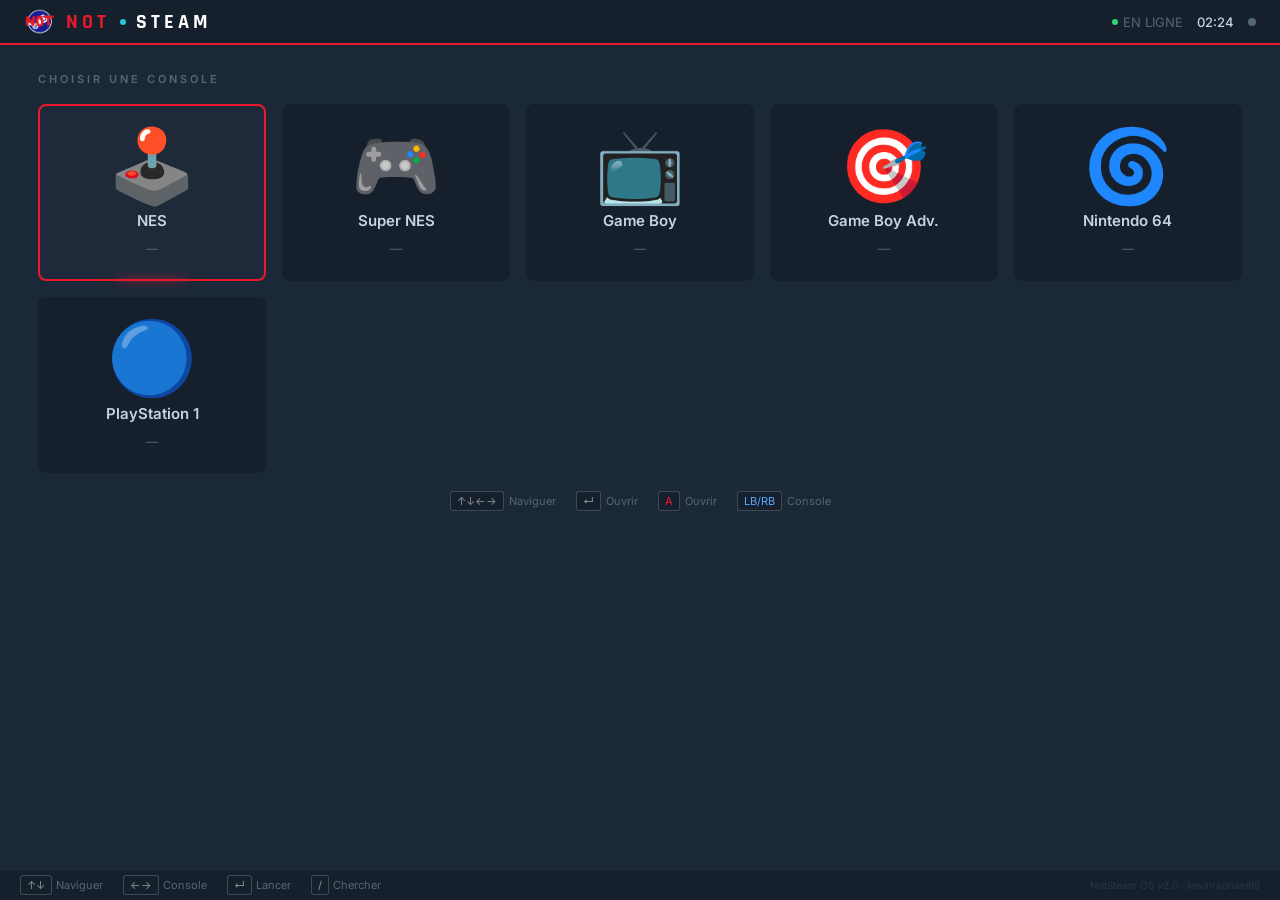
==== commit 101d1914: "Update index.html" ====
--- a/index.html
+++ b/index.html
@@ -4,7 +4,6 @@
 <meta charset="UTF-8">
 <meta name="viewport" content="width=device-width, initial-scale=1.0">
 <title>NotSteam OS</title>
-<link href="https://fonts.googleapis.com/css2?family=Rajdhani:wght@600;700&family=Inter:wght@400;500;600&display=swap" rel="stylesheet">
 <link rel="stylesheet" href="style.css">
 </head>
 <body>
@@ -19,6 +18,7 @@
   <div id="header-right">
     <div class="online"><div class="online-dot"></div>EN LIGNE</div>
     <div id="clock">00:00</div>
+    <div id="gp-indicator" title="Manette"></div>
   </div>
 </header>
 
@@ -26,6 +26,12 @@
 <div id="screen-consoles">
   <div id="consoles-title">CHOISIR UNE CONSOLE</div>
   <div id="console-grid"></div>
+  <div class="hint-bar">
+    <span class="hint"><kbd>↑↓←→</kbd> Naviguer</span>
+    <span class="hint"><kbd>↵</kbd> Ouvrir</span>
+    <span class="hint"><kbd id="gp-hint-a" style="color:var(--red)">A</kbd> Ouvrir</span>
+    <span class="hint"><kbd id="gp-hint-lr" style="color:#58a6ff">LB/RB</kbd> Console</span>
+  </div>
 </div>
 
 <!-- ÉCRAN JEUX -->
@@ -55,8 +61,9 @@
 </div>
 
 <footer id="statusbar">
-  <span class="status-item"><kbd>↑↓←→</kbd> Naviguer</span>
-  <span class="status-item"><kbd>↵</kbd> Lancer</span>
+  <span class="status-item" id="hint-nav"><kbd>↑↓</kbd> Naviguer</span>
+  <span class="status-item" id="hint-console"><kbd>←→</kbd> Console</span>
+  <span class="status-item" id="hint-launch"><kbd>↵</kbd> Lancer</span>
   <span class="status-item"><kbd>/</kbd> Chercher</span>
   <span id="status-version">NotSteam OS v2.0 · kevinraphael95</span>
 </footer>
@@ -66,8 +73,8 @@
 (function tick(){
   const d = new Date();
   document.getElementById('clock').textContent =
-    String(d.getHours()).padStart(2,'0') + ':' + String(d.getMinutes()).padStart(2,'0');
-  setTimeout(tick, 1000);
+    String(d.getHours()).padStart(2,'0')+':'+String(d.getMinutes()).padStart(2,'0');
+  setTimeout(tick,1000);
 })();
 </script>
 </body>
--- a/style.css
+++ b/style.css
@@ -1,396 +1,123 @@
-@import url('https://fonts.googleapis.com/css2?family=Rajdhani:wght@500;600;700&family=Inter:wght@300;400;500;600&display=swap');
+@import url('https://fonts.googleapis.com/css2?family=Rajdhani:wght@600;700&family=Inter:wght@400;500;600&display=swap');
 
 :root {
-  --red:        #e8192c;
-  --red-dark:   #b01020;
-  --red-dim:    rgba(232,25,44,0.12);
-  --blue:       #1a1fd4;
-  --blue-dim:   rgba(26,31,212,0.15);
-  --bg:         #1b2838;
-  --bg2:        #2a475e;
-  --bg3:        #1b2838;
-  --bg4:        #16202d;
-  --text:       #c6d4df;
-  --text-sub:   #8f98a0;
-  --text-muted: #556772;
-  --border:     rgba(255,255,255,0.08);
-  --border-hi:  rgba(232,25,44,0.4);
-  --sidebar-w:  220px;
-  --header-h:   52px;
-  --status-h:   28px;
-  --radius:     3px;
-  --t:          0.15s ease;
+  --red:    #e8192c;
+  --red-dk: #b01020;
+  --bg:     #1b2838;
+  --bg2:    #16202d;
+  --bg3:    #2a475e;
+  --text:   #c6d4df;
+  --muted:  #556772;
+  --border: rgba(255,255,255,0.07);
+  --r:      8px;
+  --t:      0.15s ease;
 }
 
-*, *::before, *::after { box-sizing: border-box; margin: 0; padding: 0; }
-button { font-family: inherit; cursor: pointer; border: none; }
-input  { font-family: inherit; border: none; outline: none; }
+*,*::before,*::after{box-sizing:border-box;margin:0;padding:0}
+button,input{font-family:inherit;border:none;cursor:pointer;outline:none;background:none}
+body{background:var(--bg);color:var(--text);font-family:'Inter',sans-serif;height:100vh;overflow:hidden;display:flex;flex-direction:column;-webkit-font-smoothing:antialiased}
 
-body {
-  background: var(--bg);
-  color: var(--text);
-  font-family: 'Inter', sans-serif;
-  font-size: 13px;
-  height: 100vh;
-  overflow: hidden;
-  display: flex;
-  flex-direction: column;
-  -webkit-font-smoothing: antialiased;
+/* HEADER */
+#header{height:clamp(44px,5vh,56px);background:var(--bg2);border-bottom:2px solid var(--red);display:flex;align-items:center;justify-content:space-between;padding:0 clamp(12px,2vw,24px);flex-shrink:0}
+#logo{display:flex;align-items:center;gap:clamp(6px,1vw,10px);font-family:'Rajdhani',sans-serif;font-size:clamp(14px,2vw,20px);font-weight:700;letter-spacing:4px;text-transform:uppercase;user-select:none}
+#logo img{width:clamp(22px,3vw,32px);height:clamp(22px,3vw,32px);object-fit:contain}
+#logo .not{color:var(--red)}
+#logo .dot{width:clamp(4px,0.5vw,6px);height:clamp(4px,0.5vw,6px);border-radius:50%;background:#26c6d8}
+#logo .steam{color:#fff}
+#header-right{display:flex;align-items:center;gap:14px;font-size:clamp(10px,1.2vw,13px);color:var(--muted)}
+.online{display:flex;align-items:center;gap:5px}
+.online-dot{width:6px;height:6px;border-radius:50%;background:#2ed47a}
+#clock{color:var(--text);font-weight:500}
+
+.hidden{display:none!important}
+
+/* SCREEN CONSOLES */
+#screen-consoles{flex:1;display:flex;flex-direction:column;padding:clamp(16px,3vh,36px) clamp(16px,3vw,40px);overflow-y:auto}
+#consoles-title{font-size:clamp(9px,1vw,11px);font-weight:600;letter-spacing:3px;color:var(--muted);text-transform:uppercase;margin-bottom:clamp(14px,2vh,24px)}
+
+#console-grid{
+  display:grid;
+  grid-template-columns:repeat(auto-fill,minmax(clamp(120px,16vw,200px),1fr));
+  gap:clamp(8px,1.5vw,16px);
 }
 
-/* HEADER */
-#header {
-  height: var(--header-h);
-  background: #171d25;
-  border-bottom: 2px solid var(--red);
-  display: flex;
-  align-items: center;
-  padding: 0 20px;
-  flex-shrink: 0;
-  z-index: 10;
+.console-card{
+  background:var(--bg2);
+  border:2px solid transparent;
+  border-radius:var(--r);
+  padding:clamp(14px,2.5vh,28px) clamp(10px,1.5vw,20px);
+  display:flex;flex-direction:column;align-items:center;
+  gap:clamp(8px,1.2vh,14px);
+  cursor:pointer;
+  transition:background var(--t),border-color var(--t),transform var(--t);
+  position:relative;
+}
+.console-card:hover{background:var(--bg3);transform:translateY(-2px)}
+.console-card.active{border-color:var(--red);background:#1e2a3a}
+.console-card.active::after{
+  content:'';position:absolute;bottom:-2px;left:50%;transform:translateX(-50%);
+  width:30%;height:2px;background:var(--red);border-radius:2px;
+  box-shadow:0 0 8px var(--red);
 }
 
-#logo {
-  display: flex;
-  align-items: center;
-  gap: 10px;
-  font-family: 'Rajdhani', sans-serif;
-  font-size: 20px;
-  font-weight: 700;
-  letter-spacing: 5px;
-  text-transform: uppercase;
-  user-select: none;
-}
+.card-icon{font-size:clamp(32px,6vw,72px);line-height:1}
+.card-img{width:clamp(48px,8vw,100px);height:clamp(48px,8vw,100px);object-fit:contain;border-radius:4px}
+.card-name{color:#c6d4df;font-size:clamp(11px,1.3vw,15px);font-weight:600;text-align:center}
+.card-count{color:var(--muted);font-size:clamp(9px,1vw,12px)}
 
-#logo img {
-  width: 32px; height: 32px;
-  object-fit: contain;
-  filter: drop-shadow(0 0 8px rgba(232,25,44,0.5));
-}
+/* HINT BADGES sous les cards */
+.hint-bar{display:flex;justify-content:center;gap:clamp(10px,2vw,20px);margin-top:clamp(14px,2vh,24px);flex-wrap:wrap}
+.hint{display:flex;align-items:center;gap:5px;font-size:clamp(9px,1vw,11px);color:var(--muted)}
+kbd{background:var(--bg2);border:1px solid rgba(255,255,255,0.18);border-radius:3px;padding:2px 6px;font-size:clamp(9px,1vw,11px);color:rgba(255,255,255,0.5);font-family:inherit}
 
-#logo .not   { color: var(--red); }
-#logo .sep   { color: var(--text-muted); margin: 0 4px; }
-#logo .steam { color: #fff; }
+/* SCREEN GAMES */
+#screen-games{flex:1;display:flex;flex-direction:column;overflow:hidden}
+#games-topbar{display:flex;align-items:center;gap:clamp(8px,1.5vw,14px);padding:clamp(6px,1vh,10px) clamp(12px,2vw,20px);background:var(--bg2);border-bottom:1px solid var(--border);flex-shrink:0}
+#btn-back{color:var(--red);font-size:clamp(14px,1.8vw,18px);font-weight:700;padding:4px 10px;border-radius:var(--r);transition:background var(--t)}
+#btn-back:hover{background:rgba(232,25,44,0.12)}
+#games-title{font-family:'Rajdhani',sans-serif;font-size:clamp(12px,1.5vw,16px);font-weight:700;letter-spacing:2px;text-transform:uppercase;color:#fff}
+#games-count{font-size:clamp(10px,1vw,12px);color:var(--muted)}
+#search-wrap{margin-left:auto;display:flex;align-items:center;gap:6px;background:var(--bg2);border:1px solid var(--border);border-radius:var(--r);padding:clamp(4px,0.6vh,7px) clamp(8px,1vw,12px);transition:border-color var(--t)}
+#search-wrap:focus-within{border-color:var(--red)}
+#search-wrap span{color:var(--muted);font-size:clamp(12px,1.4vw,16px)}
+#search{color:var(--text);font-size:clamp(11px,1.2vw,13px);width:clamp(100px,12vw,180px)}
+#search::placeholder{color:var(--muted)}
 
-/* LAYOUT */
-#layout { display: flex; flex: 1; overflow: hidden; }
+#game-list{flex:1;overflow-y:auto}
+.game-row{display:flex;align-items:center;gap:clamp(8px,1.2vw,14px);padding:clamp(7px,1vh,11px) clamp(12px,2vw,20px);border-bottom:1px solid var(--border);border-left:3px solid transparent;cursor:pointer;transition:background var(--t)}
+.game-row:hover{background:var(--bg3)}
+.game-row.focused{background:var(--bg3);border-left-color:var(--red)}
+.gr-icon{width:clamp(26px,3vw,36px);height:clamp(26px,3vw,36px);border-radius:var(--r);display:flex;align-items:center;justify-content:center;font-size:clamp(12px,1.5vw,18px);flex-shrink:0;border:1px solid var(--border)}
+.gr-name{flex:1;font-size:clamp(12px,1.3vw,14px);font-weight:500;color:#c6d4df;white-space:nowrap;overflow:hidden;text-overflow:ellipsis}
+.game-row.focused .gr-name{color:#fff}
+.gr-size{font-size:clamp(10px,1vw,12px);color:var(--muted);flex-shrink:0}
+.gr-arrow{font-size:clamp(12px,1.4vw,16px);color:var(--muted);opacity:0;transition:opacity var(--t)}
+.game-row:hover .gr-arrow,.game-row.focused .gr-arrow{opacity:1}
 
-/* SIDEBAR */
-#sidebar {
-  width: var(--sidebar-w);
-  background: #16202d;
-  border-right: 1px solid var(--border);
-  display: flex;
-  flex-direction: column;
-  overflow-y: auto;
-  flex-shrink: 0;
-}
-
-#sidebar-label {
-  font-size: 9px;
-  font-weight: 600;
-  letter-spacing: 2px;
-  color: var(--text-muted);
-  text-transform: uppercase;
-  padding: 14px 16px 8px;
-}
-
-.console-item {
-  display: flex;
-  align-items: center;
-  gap: 10px;
-  padding: 7px 14px;
-  cursor: pointer;
-  border-left: 3px solid transparent;
-  transition: background var(--t), border-color var(--t);
-  user-select: none;
-}
-
-.console-item:hover  { background: #1b2838; }
-.console-item.active { background: #1b2838; border-left-color: var(--red); }
-
-.console-thumb {
-  width: 36px; height: 36px;
-  border-radius: var(--radius);
-  object-fit: contain;
-  background: #1b2838;
-  flex-shrink: 0;
-  border: 1px solid var(--border);
-  padding: 2px;
-}
-
-.console-item.active .console-thumb {
-  border-color: var(--red);
-}
-
-.console-name {
-  font-size: 12px;
-  font-weight: 500;
-  color: var(--text);
-  white-space: nowrap;
-  overflow: hidden;
-  text-overflow: ellipsis;
-  line-height: 1.3;
-}
-
-.console-count {
-  font-size: 10px;
-  color: var(--text-muted);
-}
-
-/* MAIN */
-#main {
-  flex: 1;
-  display: flex;
-  flex-direction: column;
-  overflow: hidden;
-  background: #1b2838;
-}
-
-/* HERO */
-#hero {
-  background: linear-gradient(180deg, #2a475e 0%, #1b2838 100%);
-  border-bottom: 1px solid var(--border);
-  padding: 20px 28px 16px;
-  flex-shrink: 0;
-  display: none;
-  position: relative;
-}
-
-#hero::before {
-  content: '';
-  position: absolute;
-  top: 0; left: 0; right: 0;
-  height: 2px;
-  background: linear-gradient(90deg, var(--red), transparent);
-}
-
-#hero.visible { display: block; }
-
-#hero-console {
-  font-size: 9px;
-  font-weight: 700;
-  letter-spacing: 3px;
-  color: var(--red);
-  text-transform: uppercase;
-  margin-bottom: 4px;
-}
-
-#hero-title {
-  font-family: 'Rajdhani', sans-serif;
-  font-size: 32px;
-  font-weight: 700;
-  line-height: 1;
-  margin-bottom: 8px;
-  color: #fff;
-}
-
-#hero-meta {
-  font-size: 11px;
-  color: var(--text-sub);
-  margin-bottom: 14px;
-  display: flex;
-  gap: 16px;
-}
-
-#btn-launch {
-  background: var(--red);
-  color: #fff;
-  padding: 8px 22px;
-  font-family: 'Rajdhani', sans-serif;
-  font-size: 14px;
-  font-weight: 700;
-  letter-spacing: 2px;
-  text-transform: uppercase;
-  border-radius: var(--radius);
-  box-shadow: 0 2px 12px rgba(232,25,44,0.35);
-  transition: background var(--t), box-shadow var(--t);
-}
-
-#btn-launch:hover {
-  background: var(--red-dark);
-  box-shadow: 0 4px 20px rgba(232,25,44,0.5);
-}
-
-/* GAMES AREA */
-#games-area {
-  flex: 1;
-  display: flex;
-  flex-direction: column;
-  overflow: hidden;
-}
-
-#games-toolbar {
-  display: flex;
-  align-items: center;
-  justify-content: space-between;
-  padding: 8px 20px;
-  border-bottom: 1px solid var(--border);
-  flex-shrink: 0;
-  background: #16202d;
-}
-
-#toolbar-left { display: flex; align-items: baseline; gap: 8px; }
-
-#games-console-label {
-  font-family: 'Rajdhani', sans-serif;
-  font-size: 13px;
-  font-weight: 700;
-  letter-spacing: 2px;
-  text-transform: uppercase;
-  color: #fff;
-}
-
-#games-count { font-size: 11px; color: var(--text-muted); }
-
-#search-wrap { position: relative; }
-
-#search-wrap::before {
-  content: '⌕';
-  position: absolute;
-  left: 8px; top: 50%;
-  transform: translateY(-50%);
-  color: var(--text-muted);
-  font-size: 14px;
-  pointer-events: none;
-}
-
-#search {
-  background: #16202d;
-  border: 1px solid var(--border);
-  color: var(--text);
-  padding: 5px 10px 5px 26px;
-  font-size: 12px;
-  width: 180px;
-  border-radius: var(--radius);
-  transition: border-color var(--t);
-}
-
-#search:focus { border-color: var(--red); }
-#search::placeholder { color: var(--text-muted); }
-
-/* GAMES LIST */
-#games-list { flex: 1; overflow-y: auto; }
-
-.game-row {
-  display: flex;
-  align-items: center;
-  padding: 8px 20px;
-  border-bottom: 1px solid var(--border);
-  cursor: pointer;
-  transition: background var(--t);
-  gap: 12px;
-  border-left: 3px solid transparent;
-}
-
-.game-row:hover    { background: #2a475e; }
-.game-row.selected { background: #2a475e; border-left-color: var(--red); }
-
-.game-row-icon {
-  width: 28px; height: 28px;
-  background: #16202d;
-  border: 1px solid var(--border);
-  border-radius: var(--radius);
-  display: flex; align-items: center; justify-content: center;
-  flex-shrink: 0;
-  font-size: 11px;
-  color: var(--red);
-}
-
-.game-row:hover .game-row-icon,
-.game-row.selected .game-row-icon {
-  border-color: var(--red);
-}
-
-.game-row-info { flex: 1; min-width: 0; }
-
-.game-row-title {
-  font-size: 13px;
-  font-weight: 500;
-  white-space: nowrap;
-  overflow: hidden;
-  text-overflow: ellipsis;
-  color: #c6d4df;
-}
-
-.game-row-sub { font-size: 10px; color: var(--text-muted); }
-.game-row-size { font-size: 11px; color: var(--text-muted); flex-shrink: 0; }
+.state-msg{display:flex;flex-direction:column;align-items:center;justify-content:center;height:120px;gap:10px;color:var(--muted);font-size:13px}
+.spinner{width:16px;height:16px;border:2px solid var(--border);border-top-color:var(--red);border-radius:50%;animation:spin .7s linear infinite}
+@keyframes spin{to{transform:rotate(360deg)}}
 
 /* EMULATOR */
-#ejs-container {
-  position: fixed !important;
-  top: 0 !important; left: 0 !important;
-  width: 100% !important; height: 100% !important;
-  z-index: 500 !important;
-  background: #000 !important;
-}
+#emulator-overlay{position:fixed;inset:0;background:#000;z-index:500;display:flex;flex-direction:column}
+#emu-bar{height:44px;background:rgba(10,14,20,.98);border-bottom:1px solid var(--border);display:flex;align-items:center;justify-content:space-between;padding:0 16px;flex-shrink:0}
+#emu-left{display:flex;align-items:center;gap:10px}
+#emu-badge{font-family:'Rajdhani',sans-serif;font-size:9px;letter-spacing:2px;font-weight:700;padding:3px 8px;border-radius:4px}
+#emu-title{font-size:14px;font-weight:600;color:#fff}
+#quit-btn{background:rgba(232,25,44,0.1);color:var(--red);border:1px solid rgba(232,25,44,0.3);border-radius:var(--r);padding:6px 16px;font-family:'Rajdhani',sans-serif;font-weight:700;font-size:13px;letter-spacing:1px;text-transform:uppercase;transition:background var(--t)}
+#quit-btn:hover{background:var(--red);color:#fff}
+#display{flex:1;width:100%;overflow:hidden;background:#000}
 
-#btn-quit {
-  position: fixed;
-  top: 10px; right: 14px;
-  z-index: 600;
-  background: rgba(23,29,37,0.92);
-  color: #fff;
-  border: 1px solid var(--red);
-  padding: 5px 14px;
-  font-family: 'Rajdhani', sans-serif;
-  font-size: 13px;
-  font-weight: 700;
-  letter-spacing: 1px;
-  text-transform: uppercase;
-  border-radius: var(--radius);
-  backdrop-filter: blur(8px);
-  transition: background var(--t);
-}
+/* STATUSBAR */
+#statusbar{height:clamp(26px,3.5vh,32px);background:var(--bg2);border-top:1px solid var(--border);display:flex;align-items:center;padding:0 clamp(12px,2vw,20px);gap:clamp(12px,2vw,20px);flex-shrink:0;font-size:clamp(9px,1vw,11px);color:var(--muted)}
+.status-item{display:flex;align-items:center;gap:4px}
+#status-version{margin-left:auto;opacity:.3;font-size:clamp(8px,0.9vw,10px)}
 
-#btn-quit:hover { background: var(--red); }
+/* GAMEPAD INDICATOR */
+#gp-indicator{width:8px;height:8px;border-radius:50%;background:var(--muted);transition:background .3s;flex-shrink:0}
+#gp-indicator.connected{background:#2ed47a;box-shadow:0 0 6px #2ed47a}
 
-/* STATUS BAR */
-#statusbar {
-  height: var(--status-h);
-  background: #171d25;
-  border-top: 1px solid var(--border);
-  display: flex;
-  align-items: center;
-  padding: 0 16px;
-  gap: 20px;
-  flex-shrink: 0;
-  font-size: 10px;
-  color: var(--text-muted);
-}
-
-.status-item { display: flex; align-items: center; gap: 4px; }
-
-.status-item kbd {
-  background: #16202d;
-  border: 1px solid var(--border);
-  border-radius: 2px;
-  padding: 1px 5px;
-  font-size: 9px;
-  color: var(--text-sub);
-}
-
-#status-version { margin-left: auto; font-size: 9px; }
-
-/* LOADING */
-.state-message {
-  display: flex; flex-direction: column;
-  align-items: center; justify-content: center;
-  height: 120px; gap: 10px;
-  color: var(--text-muted); font-size: 12px;
-}
-
-.spinner {
-  width: 16px; height: 16px;
-  border: 2px solid var(--border);
-  border-top-color: var(--red);
-  border-radius: 50%;
-  animation: spin 0.7s linear infinite;
-}
-
-@keyframes spin { to { transform: rotate(360deg); } }
-
-::-webkit-scrollbar       { width: 4px; }
-::-webkit-scrollbar-track { background: #16202d; }
-::-webkit-scrollbar-thumb { background: #2a475e; border-radius: 2px; }
-::-webkit-scrollbar-thumb:hover { background: var(--red); }
+::-webkit-scrollbar{width:4px}
+::-webkit-scrollbar-track{background:transparent}
+::-webkit-scrollbar-thumb{background:var(--bg3);border-radius:2px}
+::-webkit-scrollbar-thumb:hover{background:var(--red)}
